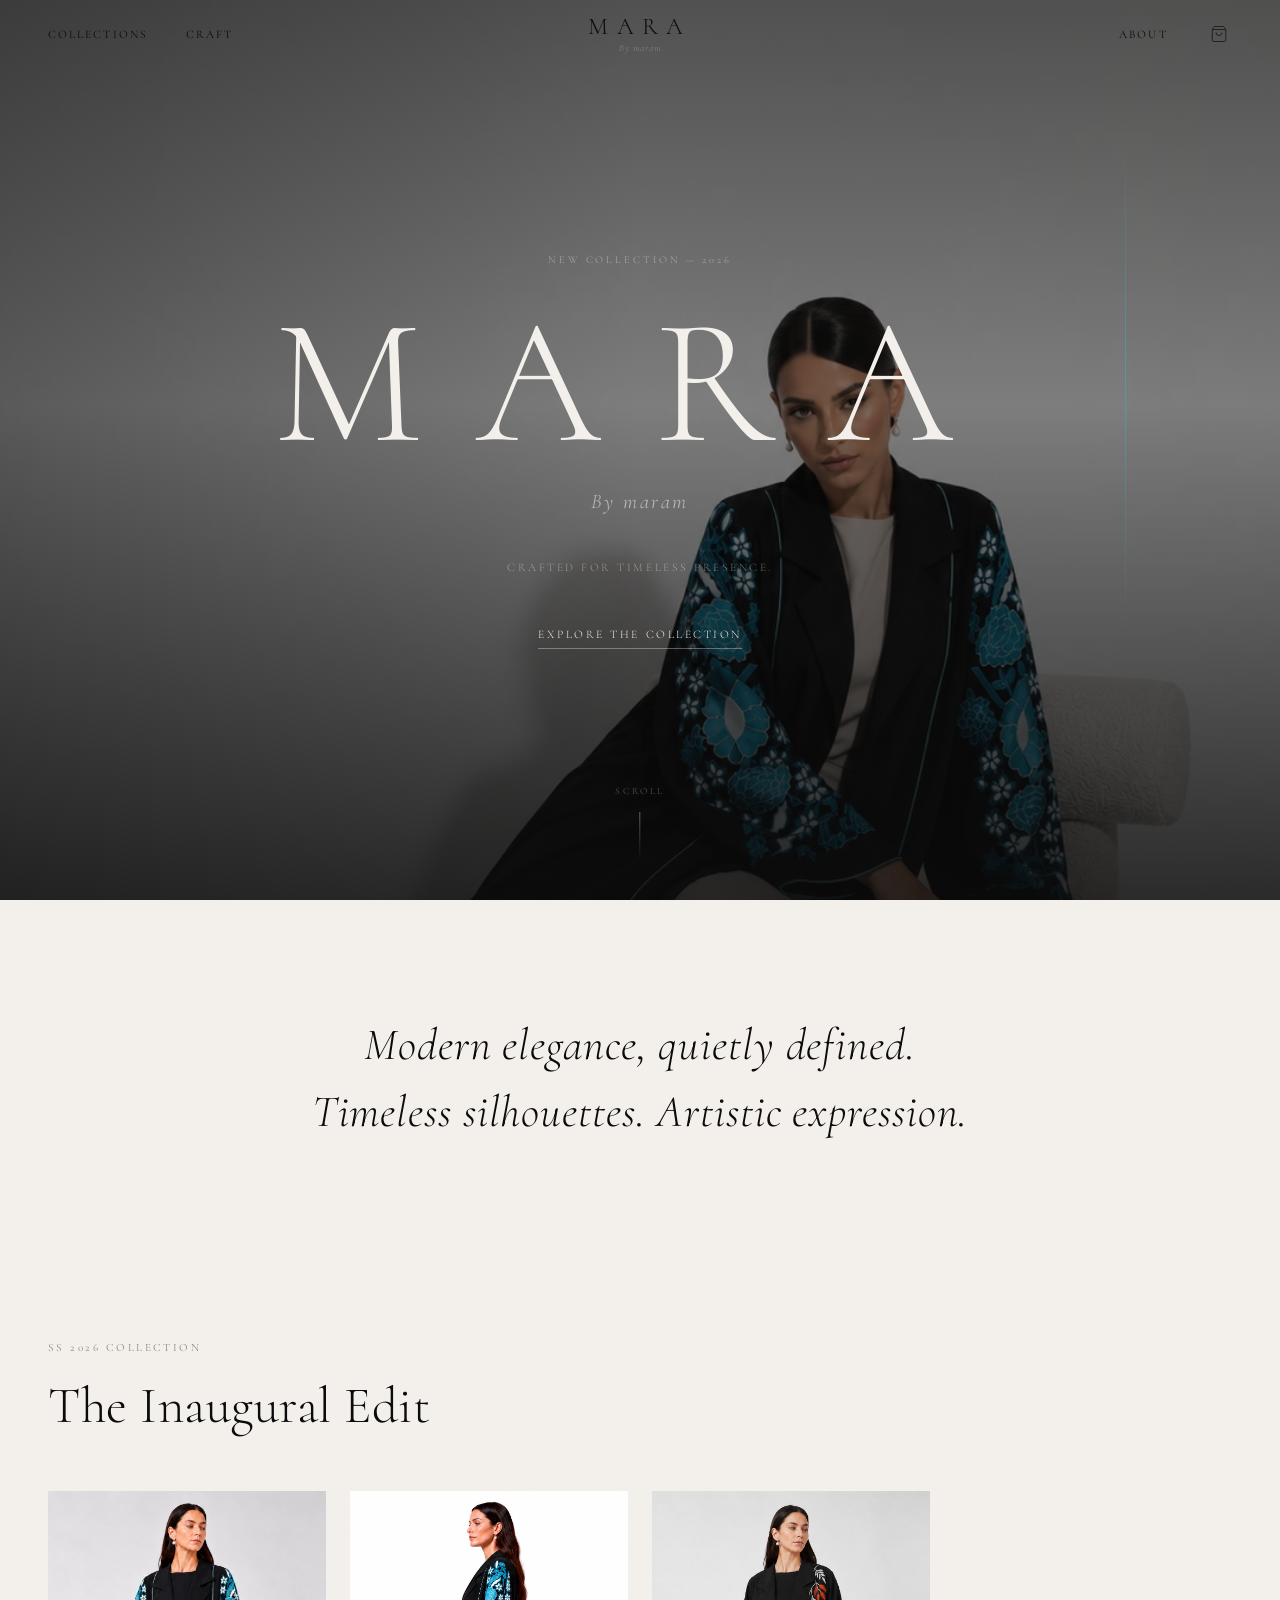
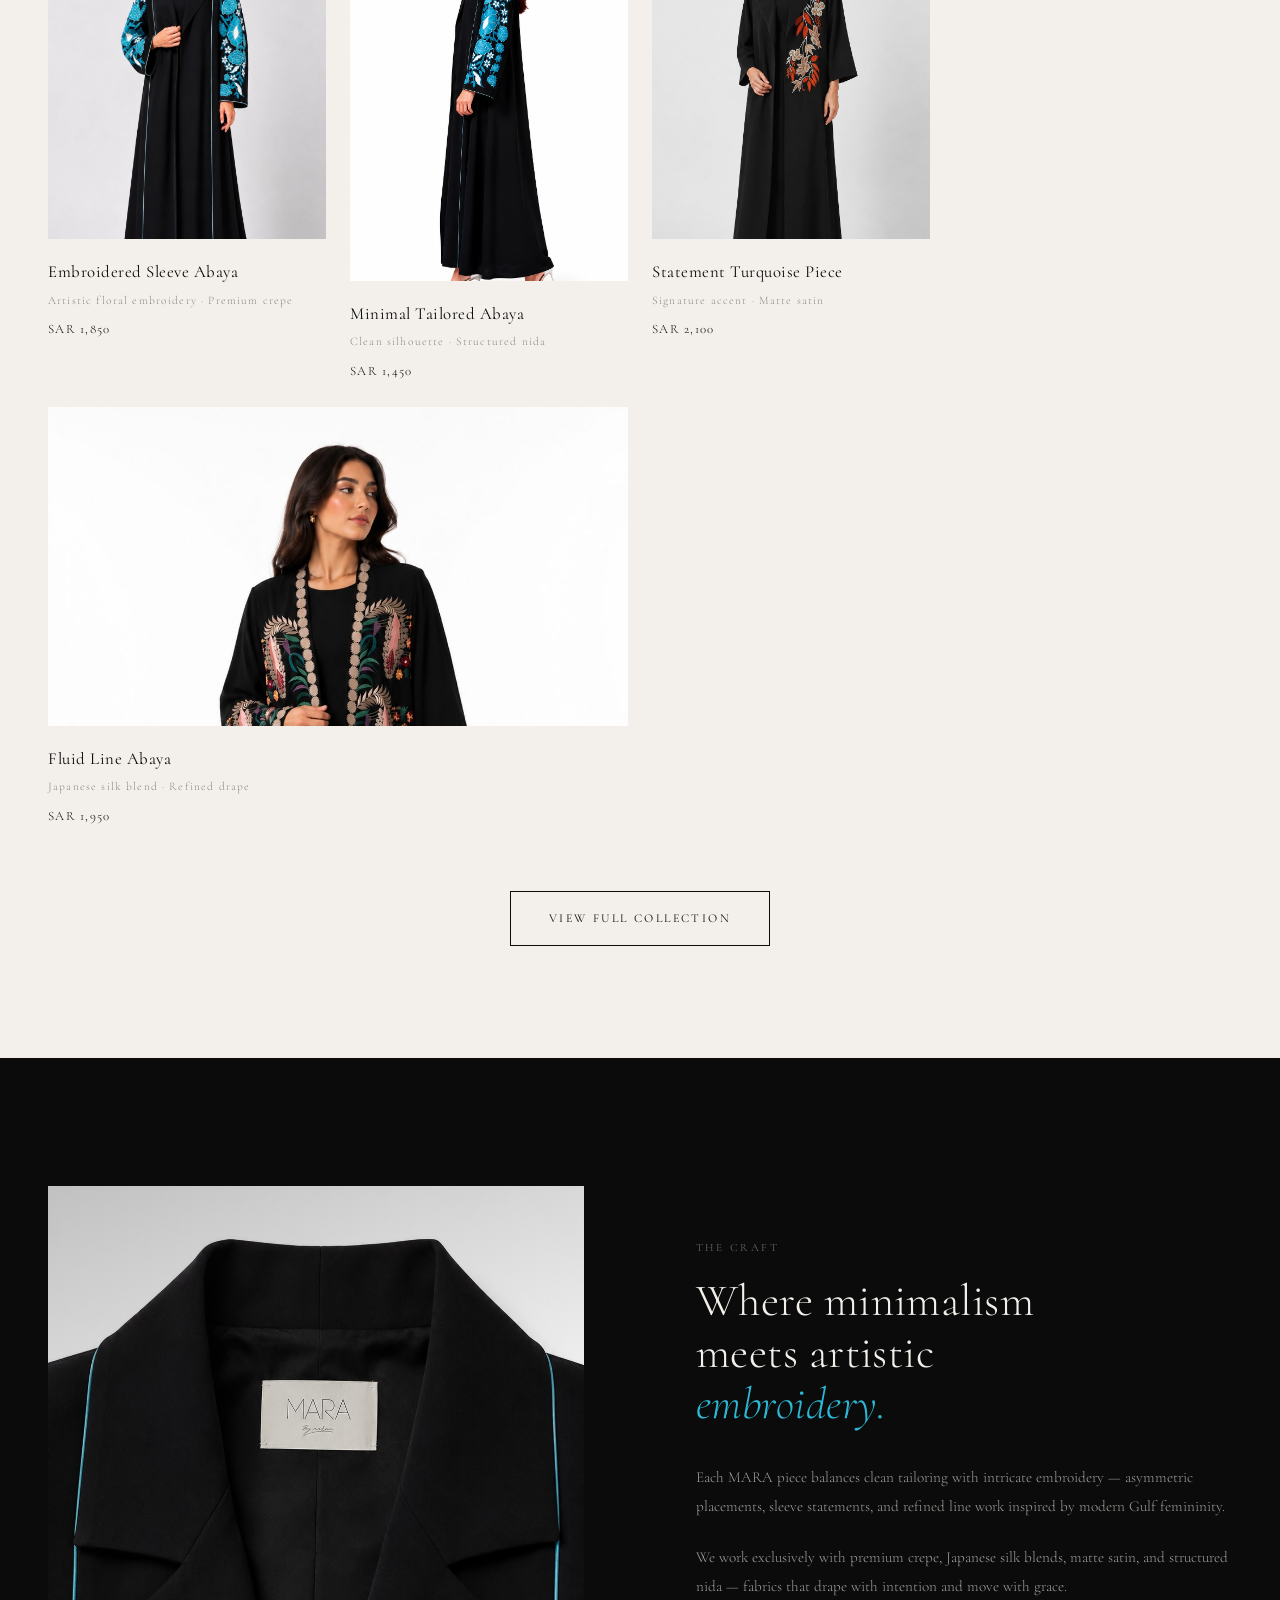
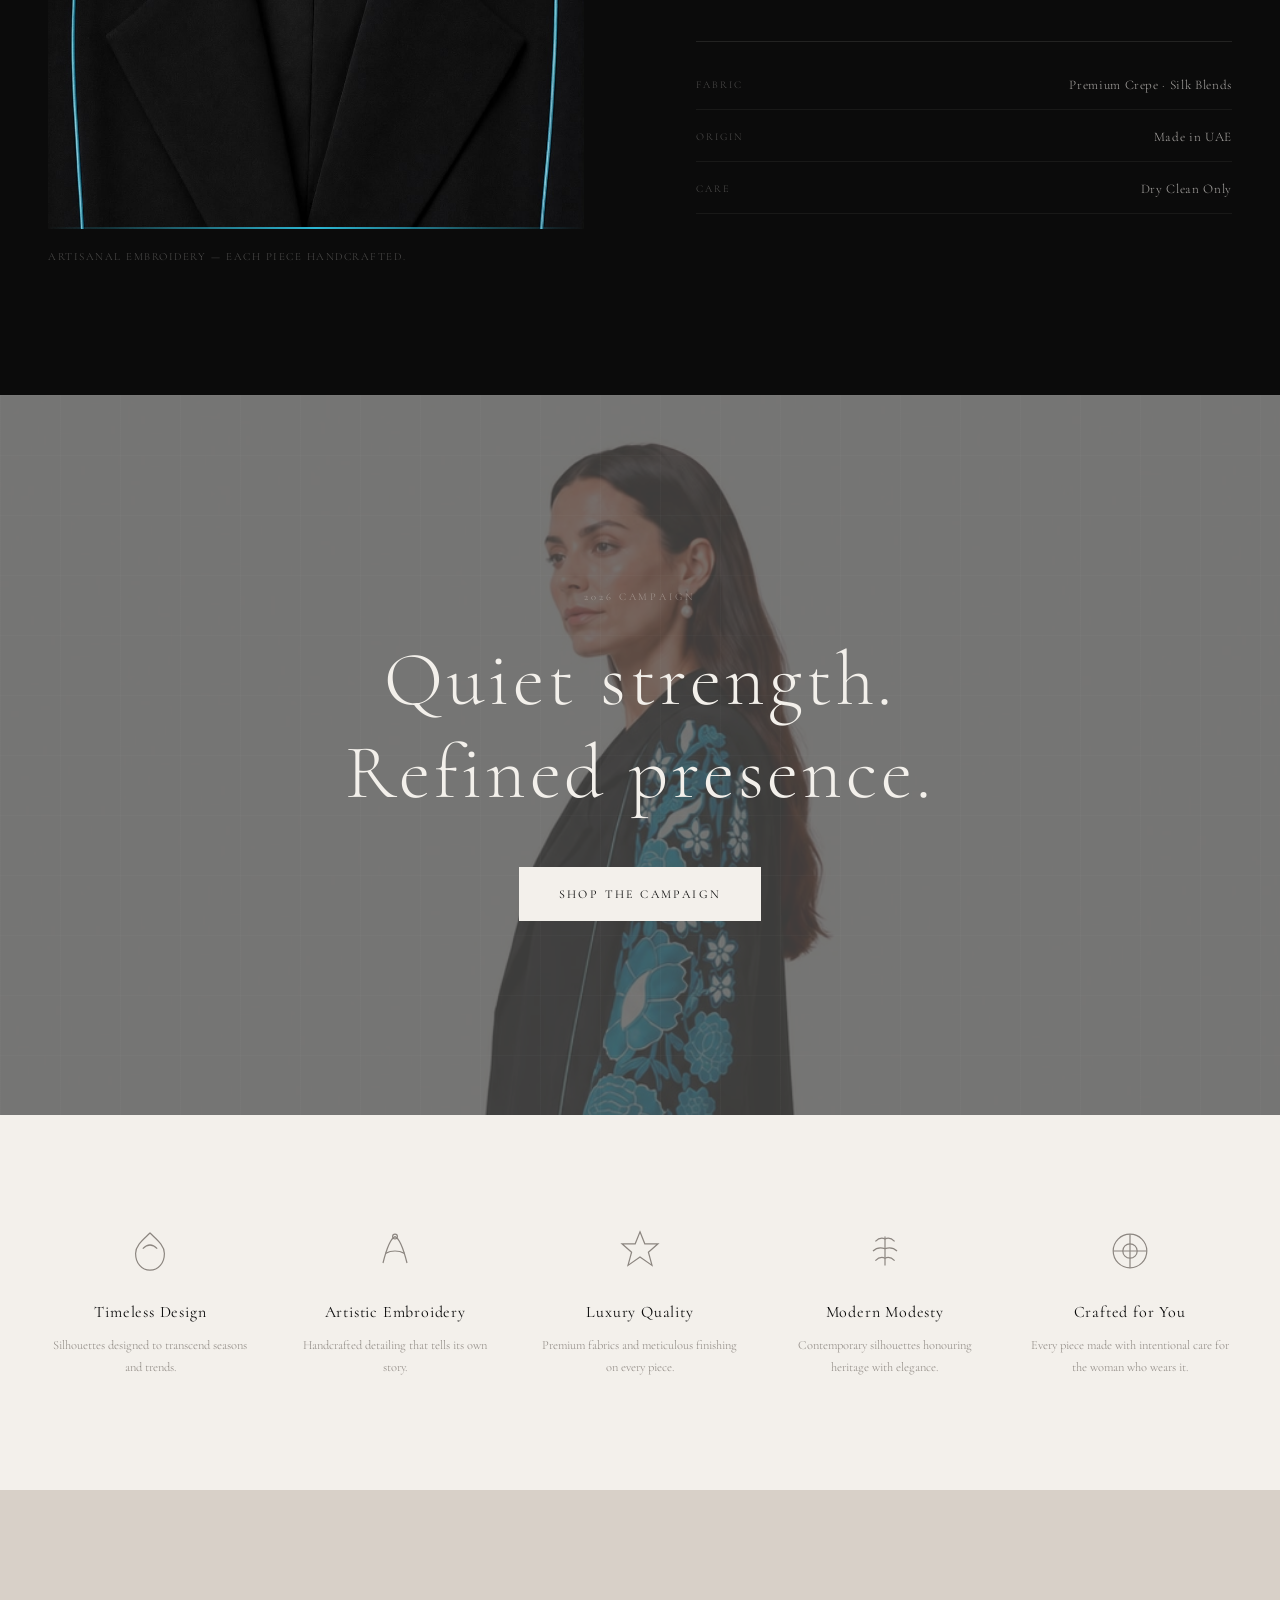
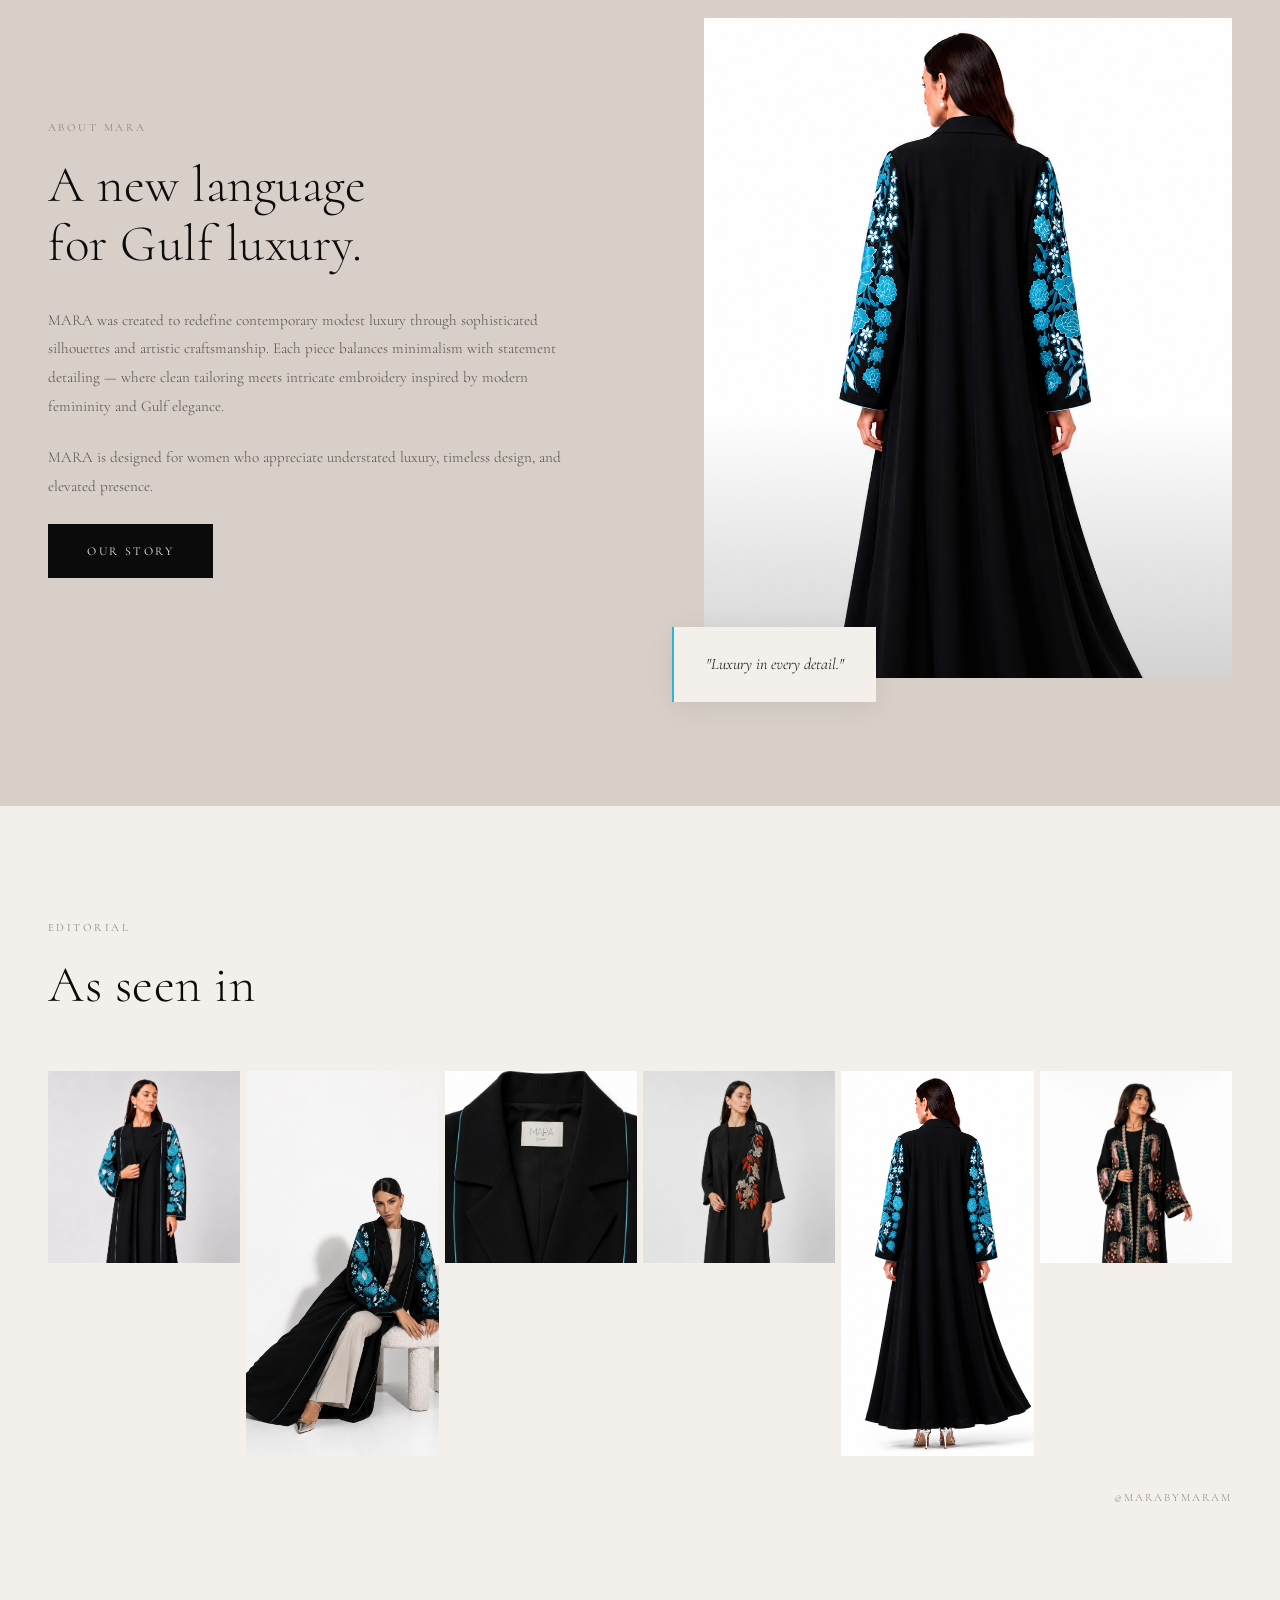
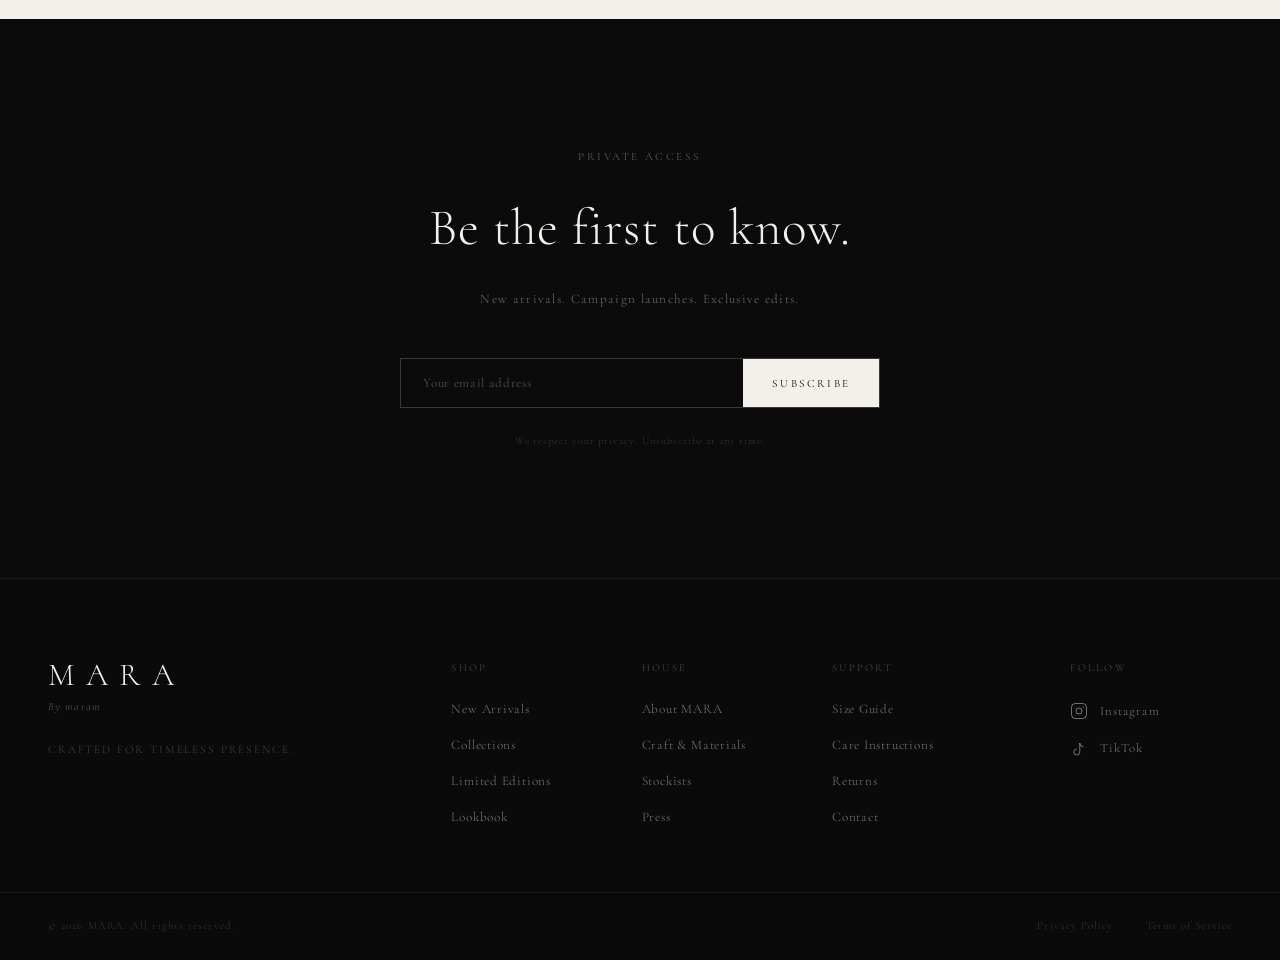
==== index.html @ 7d958751 "Initial MARA website — luxury abaya brand Co-Authored-By: Claude Sonnet 4.6 <noreply@anthropic.com>" ====
<!DOCTYPE html>
<html lang="en">
<head>
  <meta charset="UTF-8" />
  <meta name="viewport" content="width=device-width, initial-scale=1.0" />
  <title>MARA — Crafted for Timeless Presence</title>
  <meta name="description" content="MARA by maram — Luxury contemporary abaya house rooted in modern Gulf elegance, artistic embroidery, and refined femininity." />
  <link rel="preconnect" href="https://fonts.googleapis.com" />
  <link rel="preconnect" href="https://fonts.gstatic.com" crossorigin />
  <link href="https://fonts.googleapis.com/css2?family=Cormorant+Garamond:ital,wght@0,300;0,400;0,500;0,600;1,300;1,400;1,500&family=Cormorant:ital,wght@0,300;0,400;1,300&display=swap" rel="stylesheet" />
  <link rel="stylesheet" href="styles.css" />
</head>
<body>

  <!-- ─── NAVIGATION ─────────────────────────────────────────────────── -->
  <nav class="nav" id="nav">
    <div class="nav__inner">
      <div class="nav__left">
        <a href="#collections" class="nav__link">Collections</a>
        <a href="#craft" class="nav__link">Craft</a>
      </div>

      <a href="#" class="nav__logo" aria-label="MARA Home">
        <span class="nav__logo-primary">MARA</span>
        <span class="nav__logo-sub">By maram</span>
      </a>

      <div class="nav__right">
        <a href="#about" class="nav__link">About</a>
        <button class="nav__icon" aria-label="Shopping bag">
          <svg width="18" height="18" viewBox="0 0 24 24" fill="none" stroke="currentColor" stroke-width="1.2">
            <path d="M6 2L3 6v14a2 2 0 002 2h14a2 2 0 002-2V6l-3-4z"/>
            <line x1="3" y1="6" x2="21" y2="6"/>
            <path d="M16 10a4 4 0 01-8 0"/>
          </svg>
        </button>
        <button class="nav__menu-toggle" id="menuToggle" aria-label="Menu">
          <span></span><span></span>
        </button>
      </div>
    </div>
  </nav>

  <!-- Mobile Menu -->
  <div class="mobile-menu" id="mobileMenu">
    <button class="mobile-menu__close" id="menuClose" aria-label="Close menu">✕</button>
    <nav class="mobile-menu__nav">
      <a href="#collections" class="mobile-menu__link">Collections</a>
      <a href="#craft" class="mobile-menu__link">Craft</a>
      <a href="#about" class="mobile-menu__link">About</a>
      <a href="#contact" class="mobile-menu__link">Contact</a>
    </nav>
    <p class="mobile-menu__tagline">Crafted for timeless presence.</p>
  </div>

  <main>

    <!-- ─── HERO ───────────────────────────────────────────────────────── -->
    <section class="hero" id="hero">
      <div class="hero__backdrop">
        <div class="hero__gradient"></div>
      </div>
      <div class="hero__content">
        <p class="hero__eyebrow reveal">New Collection — 2026</p>
        <h1 class="hero__wordmark reveal">MARA</h1>
        <p class="hero__signature reveal"><em>By maram</em></p>
        <p class="hero__tagline reveal">Crafted for timeless presence.</p>
        <a href="#collections" class="hero__cta reveal">Explore the Collection</a>
      </div>
      <div class="hero__scroll-hint">
        <span>Scroll</span>
        <div class="hero__scroll-line"></div>
      </div>
    </section>

    <!-- ─── BRAND STATEMENT ────────────────────────────────────────────── -->
    <section class="statement">
      <div class="statement__inner">
        <p class="statement__text reveal">
          Modern elegance, quietly defined.<br />
          Timeless silhouettes. Artistic expression.
        </p>
      </div>
    </section>

    <!-- ─── FEATURED COLLECTION ───────────────────────────────────────── -->
    <section class="collections" id="collections">
      <div class="collections__header reveal">
        <span class="section-label">SS 2026 Collection</span>
        <h2 class="section-title">The Inaugural Edit</h2>
      </div>

      <div class="collections__grid">
        <div class="product-card reveal" style="--delay: 0ms">
          <div class="product-card__image product-card__image--1">
            <div class="product-card__overlay">
              <span>View Piece</span>
            </div>
            <div class="product-card__accent-line"></div>
          </div>
          <div class="product-card__info">
            <h3 class="product-card__name">Embroidered Sleeve Abaya</h3>
            <p class="product-card__desc">Artistic floral embroidery · Premium crepe</p>
            <span class="product-card__price">SAR 1,850</span>
          </div>
        </div>

        <div class="product-card product-card--tall reveal" style="--delay: 80ms">
          <div class="product-card__image product-card__image--2">
            <div class="product-card__overlay">
              <span>View Piece</span>
            </div>
            <div class="product-card__accent-line"></div>
          </div>
          <div class="product-card__info">
            <h3 class="product-card__name">Minimal Tailored Abaya</h3>
            <p class="product-card__desc">Clean silhouette · Structured nida</p>
            <span class="product-card__price">SAR 1,450</span>
          </div>
        </div>

        <div class="product-card reveal" style="--delay: 160ms">
          <div class="product-card__image product-card__image--3">
            <div class="product-card__overlay">
              <span>View Piece</span>
            </div>
            <div class="product-card__accent-line"></div>
          </div>
          <div class="product-card__info">
            <h3 class="product-card__name">Statement Turquoise Piece</h3>
            <p class="product-card__desc">Signature accent · Matte satin</p>
            <span class="product-card__price">SAR 2,100</span>
          </div>
        </div>

        <div class="product-card product-card--wide reveal" style="--delay: 240ms">
          <div class="product-card__image product-card__image--4">
            <div class="product-card__overlay">
              <span>View Piece</span>
            </div>
            <div class="product-card__accent-line"></div>
          </div>
          <div class="product-card__info">
            <h3 class="product-card__name">Fluid Line Abaya</h3>
            <p class="product-card__desc">Japanese silk blend · Refined drape</p>
            <span class="product-card__price">SAR 1,950</span>
          </div>
        </div>
      </div>

      <div class="collections__footer reveal">
        <a href="#" class="btn btn--outline">View Full Collection</a>
      </div>
    </section>

    <!-- ─── CRAFT SECTION ─────────────────────────────────────────────── -->
    <section class="craft" id="craft">
      <div class="craft__inner">
        <div class="craft__visual reveal">
          <div class="craft__image craft__image--embroidery">
            <div class="craft__turquoise-accent"></div>
          </div>
          <div class="craft__caption">Artisanal embroidery — each piece handcrafted.</div>
        </div>

        <div class="craft__text">
          <span class="section-label reveal">The Craft</span>
          <h2 class="section-title reveal">
            Where minimalism<br />
            meets artistic<br />
            <em>embroidery.</em>
          </h2>
          <p class="craft__body reveal">
            Each MARA piece balances clean tailoring with intricate
            embroidery — asymmetric placements, sleeve statements,
            and refined line work inspired by modern Gulf femininity.
          </p>
          <p class="craft__body reveal">
            We work exclusively with premium crepe, Japanese silk blends,
            matte satin, and structured nida — fabrics that drape with
            intention and move with grace.
          </p>
          <div class="craft__details reveal">
            <div class="craft__detail">
              <span class="craft__detail-label">Fabric</span>
              <span class="craft__detail-value">Premium Crepe · Silk Blends</span>
            </div>
            <div class="craft__detail">
              <span class="craft__detail-label">Origin</span>
              <span class="craft__detail-value">Made in UAE</span>
            </div>
            <div class="craft__detail">
              <span class="craft__detail-label">Care</span>
              <span class="craft__detail-value">Dry Clean Only</span>
            </div>
          </div>
        </div>
      </div>
    </section>

    <!-- ─── CAMPAIGN BANNER ───────────────────────────────────────────── -->
    <section class="campaign">
      <div class="campaign__backdrop">
        <div class="campaign__veil"></div>
      </div>
      <div class="campaign__content reveal">
        <p class="campaign__label">2026 Campaign</p>
        <h2 class="campaign__headline">
          Quiet strength.<br />
          Refined presence.
        </h2>
        <a href="#collections" class="btn btn--ivory">Shop the Campaign</a>
      </div>
    </section>

    <!-- ─── VALUES / PILLARS ──────────────────────────────────────────── -->
    <section class="pillars">
      <div class="pillars__inner">
        <div class="pillar reveal" style="--delay: 0ms">
          <div class="pillar__icon">
            <svg viewBox="0 0 40 40" fill="none" stroke="currentColor" stroke-width="1">
              <path d="M20 5 C15 10, 8 15, 8 22 C8 30, 13 36, 20 36 C27 36, 32 30, 32 22 C32 15, 25 10, 20 5Z"/>
              <path d="M14 18 Q20 12, 26 18"/>
            </svg>
          </div>
          <h3 class="pillar__title">Timeless Design</h3>
          <p class="pillar__text">Silhouettes designed to transcend seasons and trends.</p>
        </div>

        <div class="pillar reveal" style="--delay: 100ms">
          <div class="pillar__icon">
            <svg viewBox="0 0 40 40" fill="none" stroke="currentColor" stroke-width="1">
              <path d="M10 30 Q15 10, 20 8 Q25 10, 30 30"/>
              <path d="M12 22 Q20 18, 28 22"/>
              <circle cx="20" cy="8" r="2"/>
            </svg>
          </div>
          <h3 class="pillar__title">Artistic Embroidery</h3>
          <p class="pillar__text">Handcrafted detailing that tells its own story.</p>
        </div>

        <div class="pillar reveal" style="--delay: 200ms">
          <div class="pillar__icon">
            <svg viewBox="0 0 40 40" fill="none" stroke="currentColor" stroke-width="1">
              <polygon points="20,4 24,14 35,14 27,21 30,32 20,25 10,32 13,21 5,14 16,14"/>
            </svg>
          </div>
          <h3 class="pillar__title">Luxury Quality</h3>
          <p class="pillar__text">Premium fabrics and meticulous finishing on every piece.</p>
        </div>

        <div class="pillar reveal" style="--delay: 300ms">
          <div class="pillar__icon">
            <svg viewBox="0 0 40 40" fill="none" stroke="currentColor" stroke-width="1">
              <path d="M20 8 L20 32"/>
              <path d="M12 12 Q16 8, 20 10 Q24 8, 28 12"/>
              <path d="M10 20 Q14 16, 20 18 Q26 16, 30 20"/>
              <path d="M12 28 Q16 24, 20 26 Q24 24, 28 28"/>
            </svg>
          </div>
          <h3 class="pillar__title">Modern Modesty</h3>
          <p class="pillar__text">Contemporary silhouettes honouring heritage with elegance.</p>
        </div>

        <div class="pillar reveal" style="--delay: 400ms">
          <div class="pillar__icon">
            <svg viewBox="0 0 40 40" fill="none" stroke="currentColor" stroke-width="1">
              <circle cx="20" cy="20" r="14"/>
              <path d="M20 6 L20 34 M6 20 L34 20"/>
              <circle cx="20" cy="20" r="6"/>
            </svg>
          </div>
          <h3 class="pillar__title">Crafted for You</h3>
          <p class="pillar__text">Every piece made with intentional care for the woman who wears it.</p>
        </div>
      </div>
    </section>

    <!-- ─── ABOUT ──────────────────────────────────────────────────────── -->
    <section class="about" id="about">
      <div class="about__inner">
        <div class="about__text">
          <span class="section-label reveal">About MARA</span>
          <h2 class="section-title reveal">
            A new language<br />
            for Gulf luxury.
          </h2>
          <p class="about__body reveal">
            MARA was created to redefine contemporary modest luxury through
            sophisticated silhouettes and artistic craftsmanship. Each piece
            balances minimalism with statement detailing — where clean tailoring
            meets intricate embroidery inspired by modern femininity and Gulf elegance.
          </p>
          <p class="about__body reveal">
            MARA is designed for women who appreciate understated luxury,
            timeless design, and elevated presence.
          </p>
          <a href="#" class="btn btn--dark reveal">Our Story</a>
        </div>

        <div class="about__visual reveal">
          <div class="about__image">
            <div class="about__image-inner"></div>
          </div>
          <blockquote class="about__quote">
            "Luxury in every detail."
          </blockquote>
        </div>
      </div>
    </section>

    <!-- ─── EDITORIAL GRID ─────────────────────────────────────────────── -->
    <section class="editorial">
      <div class="editorial__header reveal">
        <span class="section-label">Editorial</span>
        <h2 class="section-title">As seen in</h2>
      </div>
      <div class="editorial__grid">
        <div class="editorial__cell editorial__cell--1 reveal"></div>
        <div class="editorial__cell editorial__cell--2 reveal" style="--delay: 60ms"></div>
        <div class="editorial__cell editorial__cell--3 reveal" style="--delay: 120ms"></div>
        <div class="editorial__cell editorial__cell--4 reveal" style="--delay: 180ms"></div>
        <div class="editorial__cell editorial__cell--5 reveal" style="--delay: 240ms"></div>
        <div class="editorial__cell editorial__cell--6 reveal" style="--delay: 300ms"></div>
      </div>
      <p class="editorial__note reveal">@marabymaram</p>
    </section>

    <!-- ─── NEWSLETTER ─────────────────────────────────────────────────── -->
    <section class="newsletter" id="contact">
      <div class="newsletter__inner reveal">
        <span class="section-label">Private Access</span>
        <h2 class="newsletter__title">
          Be the first to know.
        </h2>
        <p class="newsletter__sub">
          New arrivals. Campaign launches. Exclusive edits.
        </p>
        <form class="newsletter__form" onsubmit="return false;">
          <input
            type="email"
            class="newsletter__input"
            placeholder="Your email address"
            aria-label="Email address"
            required
          />
          <button type="submit" class="newsletter__btn">
            Subscribe
          </button>
        </form>
        <p class="newsletter__privacy">
          We respect your privacy. Unsubscribe at any time.
        </p>
      </div>
    </section>

  </main>

  <!-- ─── FOOTER ────────────────────────────────────────────────────── -->
  <footer class="footer">
    <div class="footer__top">
      <div class="footer__brand">
        <p class="footer__logo">MARA</p>
        <p class="footer__sig"><em>By maram</em></p>
        <p class="footer__tagline">Crafted for timeless presence.</p>
      </div>

      <nav class="footer__nav">
        <div class="footer__col">
          <p class="footer__col-title">Shop</p>
          <a href="#" class="footer__link">New Arrivals</a>
          <a href="#" class="footer__link">Collections</a>
          <a href="#" class="footer__link">Limited Editions</a>
          <a href="#" class="footer__link">Lookbook</a>
        </div>
        <div class="footer__col">
          <p class="footer__col-title">House</p>
          <a href="#" class="footer__link">About MARA</a>
          <a href="#" class="footer__link">Craft & Materials</a>
          <a href="#" class="footer__link">Stockists</a>
          <a href="#" class="footer__link">Press</a>
        </div>
        <div class="footer__col">
          <p class="footer__col-title">Support</p>
          <a href="#" class="footer__link">Size Guide</a>
          <a href="#" class="footer__link">Care Instructions</a>
          <a href="#" class="footer__link">Returns</a>
          <a href="#" class="footer__link">Contact</a>
        </div>
      </nav>

      <div class="footer__social">
        <p class="footer__col-title">Follow</p>
        <a href="#" class="footer__social-link" aria-label="Instagram">
          <svg width="18" height="18" viewBox="0 0 24 24" fill="none" stroke="currentColor" stroke-width="1.2">
            <rect x="2" y="2" width="20" height="20" rx="5" ry="5"/>
            <circle cx="12" cy="12" r="4"/>
            <circle cx="17.5" cy="6.5" r="0.8" fill="currentColor" stroke="none"/>
          </svg>
          <span>Instagram</span>
        </a>
        <a href="#" class="footer__social-link" aria-label="TikTok">
          <svg width="18" height="18" viewBox="0 0 24 24" fill="none" stroke="currentColor" stroke-width="1.2">
            <path d="M9 12a4 4 0 104 4V4a5 5 0 005 5"/>
          </svg>
          <span>TikTok</span>
        </a>
      </div>
    </div>

    <div class="footer__bottom">
      <p class="footer__copy">© 2026 MARA. All rights reserved.</p>
      <div class="footer__legal">
        <a href="#" class="footer__legal-link">Privacy Policy</a>
        <a href="#" class="footer__legal-link">Terms of Service</a>
      </div>
    </div>
  </footer>

  <script src="script.js"></script>
</body>
</html>
---- styles.css ----
/* ─── MARA Brand Website — Stylesheet ───────────────────────────────────── */

/* ─── Custom Properties ─────────────────────────────────────────────────── */
:root {
  --black:       #0B0B0B;
  --ivory:       #F3F0EB;
  --stone:       #D8D0C8;
  --turquoise:   #2CB7D3;
  --rust:        #C35B32;
  --clay:        #A46B54;
  --mid-gray:    #8C8680;
  --light-gray:  #E8E4DF;

  --font-serif:  'Cormorant Garamond', 'Georgia', serif;
  --font-display:'Cormorant', 'Cormorant Garamond', serif;

  --nav-h:       72px;
  --ease-silk:   cubic-bezier(0.25, 0.1, 0.25, 1);
  --ease-out:    cubic-bezier(0.16, 1, 0.3, 1);
}

/* ─── Reset & Base ──────────────────────────────────────────────────────── */
*, *::before, *::after { box-sizing: border-box; margin: 0; padding: 0; }

html {
  scroll-behavior: smooth;
  font-size: 16px;
}

body {
  background: var(--ivory);
  color: var(--black);
  font-family: var(--font-serif);
  font-weight: 300;
  line-height: 1.7;
  -webkit-font-smoothing: antialiased;
  overflow-x: hidden;
}

img { display: block; width: 100%; }
a  { text-decoration: none; color: inherit; }
button { cursor: pointer; border: none; background: none; font-family: inherit; }

/* ─── Scroll Reveal ─────────────────────────────────────────────────────── */
.reveal {
  opacity: 0;
  transform: translateY(28px);
  transition: opacity 0.9s var(--ease-out), transform 0.9s var(--ease-out);
  transition-delay: var(--delay, 0ms);
}
.reveal.visible {
  opacity: 1;
  transform: translateY(0);
}

/* ─── Section Labels & Titles ───────────────────────────────────────────── */
.section-label {
  display: block;
  font-family: var(--font-serif);
  font-size: 0.7rem;
  font-weight: 400;
  letter-spacing: 0.22em;
  text-transform: uppercase;
  color: var(--mid-gray);
  margin-bottom: 1.2rem;
}

.section-title {
  font-family: var(--font-display);
  font-size: clamp(2.2rem, 4vw, 3.6rem);
  font-weight: 300;
  line-height: 1.15;
  letter-spacing: 0.01em;
  color: var(--black);
  margin-bottom: 2rem;
}

/* ─── Buttons ───────────────────────────────────────────────────────────── */
.btn {
  display: inline-block;
  font-family: var(--font-serif);
  font-size: 0.75rem;
  font-weight: 400;
  letter-spacing: 0.2em;
  text-transform: uppercase;
  padding: 1rem 2.4rem;
  transition: all 0.35s var(--ease-silk);
}

.btn--dark {
  background: var(--black);
  color: var(--ivory);
  border: 1px solid var(--black);
}
.btn--dark:hover {
  background: transparent;
  color: var(--black);
}

.btn--outline {
  background: transparent;
  color: var(--black);
  border: 1px solid var(--black);
}
.btn--outline:hover {
  background: var(--black);
  color: var(--ivory);
}

.btn--ivory {
  background: var(--ivory);
  color: var(--black);
  border: 1px solid var(--ivory);
}
.btn--ivory:hover {
  background: transparent;
  color: var(--ivory);
}

/* ─── NAVIGATION ────────────────────────────────────────────────────────── */
.nav {
  position: fixed;
  top: 0; left: 0; right: 0;
  z-index: 100;
  height: var(--nav-h);
  transition: background 0.5s var(--ease-silk), box-shadow 0.5s var(--ease-silk);
}

.nav.scrolled {
  background: rgba(243, 240, 235, 0.95);
  backdrop-filter: blur(12px);
  -webkit-backdrop-filter: blur(12px);
  box-shadow: 0 1px 0 rgba(11, 11, 11, 0.08);
}

.nav__inner {
  max-width: 1400px;
  margin: 0 auto;
  height: 100%;
  padding: 0 3rem;
  display: grid;
  grid-template-columns: 1fr auto 1fr;
  align-items: center;
}

.nav__left, .nav__right {
  display: flex;
  align-items: center;
  gap: 2.4rem;
}

.nav__right { justify-content: flex-end; }

.nav__link {
  font-family: var(--font-serif);
  font-size: 0.72rem;
  font-weight: 400;
  letter-spacing: 0.18em;
  text-transform: uppercase;
  color: var(--black);
  position: relative;
  padding-bottom: 2px;
}

.nav__link::after {
  content: '';
  position: absolute;
  bottom: 0; left: 0;
  width: 0; height: 1px;
  background: var(--turquoise);
  transition: width 0.35s var(--ease-silk);
}

.nav__link:hover::after { width: 100%; }

.nav__logo {
  display: flex;
  flex-direction: column;
  align-items: center;
  gap: 1px;
  text-align: center;
}

.nav__logo-primary {
  font-family: var(--font-display);
  font-size: 1.5rem;
  font-weight: 300;
  letter-spacing: 0.35em;
  color: var(--black);
  line-height: 1;
}

.nav__logo-sub {
  font-family: var(--font-display);
  font-style: italic;
  font-size: 0.6rem;
  letter-spacing: 0.1em;
  color: var(--mid-gray);
}

.nav__icon {
  color: var(--black);
  padding: 4px;
  opacity: 0.75;
  transition: opacity 0.25s;
}
.nav__icon:hover { opacity: 1; }

.nav__menu-toggle {
  display: none;
  flex-direction: column;
  gap: 5px;
  padding: 4px;
}
.nav__menu-toggle span {
  display: block;
  width: 22px;
  height: 1px;
  background: var(--black);
  transition: all 0.3s;
}

/* Mobile Menu */
.mobile-menu {
  position: fixed;
  inset: 0;
  background: var(--black);
  z-index: 200;
  display: flex;
  flex-direction: column;
  align-items: center;
  justify-content: center;
  opacity: 0;
  pointer-events: none;
  transition: opacity 0.45s var(--ease-silk);
}
.mobile-menu.open {
  opacity: 1;
  pointer-events: auto;
}

.mobile-menu__close {
  position: absolute;
  top: 2rem; right: 2rem;
  color: var(--ivory);
  font-size: 1.2rem;
  opacity: 0.6;
  transition: opacity 0.25s;
}
.mobile-menu__close:hover { opacity: 1; }

.mobile-menu__nav {
  display: flex;
  flex-direction: column;
  align-items: center;
  gap: 2.4rem;
}

.mobile-menu__link {
  font-family: var(--font-display);
  font-size: clamp(2rem, 6vw, 3.5rem);
  font-weight: 300;
  letter-spacing: 0.1em;
  color: var(--ivory);
  transition: color 0.3s;
}
.mobile-menu__link:hover { color: var(--turquoise); }

.mobile-menu__tagline {
  position: absolute;
  bottom: 2.5rem;
  font-size: 0.7rem;
  letter-spacing: 0.2em;
  text-transform: uppercase;
  color: rgba(243, 240, 235, 0.3);
}

/* ─── HERO ──────────────────────────────────────────────────────────────── */
.hero {
  position: relative;
  height: 100svh;
  min-height: 680px;
  display: flex;
  align-items: center;
  justify-content: center;
  overflow: hidden;
}

.hero__backdrop {
  position: absolute;
  inset: 0;
  background: var(--black);
  overflow: hidden;
}

.hero__backdrop::before {
  content: '';
  position: absolute;
  inset: 0;
  background-image: url('images/hero-campaign.jpeg');
  background-size: cover;
  background-position: center 20%;
  opacity: 0.55;
  transform: scale(1.04);
  transition: transform 12s ease-out;
}

.hero:hover .hero__backdrop::before {
  transform: scale(1);
}

.hero__gradient {
  position: absolute;
  inset: 0;
  background:
    linear-gradient(180deg, rgba(11,11,11,0.45) 0%, rgba(11,11,11,0.1) 45%, rgba(11,11,11,0.75) 100%),
    linear-gradient(90deg, rgba(11,11,11,0.3) 0%, transparent 50%);
}

/* Turquoise accent line */
.hero__backdrop::after {
  content: '';
  position: absolute;
  top: 15%;
  right: 12%;
  width: 1px;
  height: 55%;
  background: linear-gradient(to bottom, transparent, var(--turquoise), transparent);
  opacity: 0.45;
}

.hero__content {
  position: relative;
  z-index: 2;
  text-align: center;
  padding: 0 2rem;
  display: flex;
  flex-direction: column;
  align-items: center;
  gap: 0;
}

.hero__eyebrow {
  font-size: 0.65rem;
  letter-spacing: 0.28em;
  text-transform: uppercase;
  color: rgba(243, 240, 235, 0.5);
  margin-bottom: 1.8rem;
}

.hero__wordmark {
  font-family: var(--font-display);
  font-size: clamp(5rem, 14vw, 13rem);
  font-weight: 300;
  letter-spacing: 0.3em;
  color: var(--ivory);
  line-height: 0.95;
  margin-bottom: 1rem;
}

.hero__signature {
  font-family: var(--font-display);
  font-style: italic;
  font-size: clamp(0.9rem, 2vw, 1.3rem);
  font-weight: 300;
  color: rgba(243, 240, 235, 0.6);
  letter-spacing: 0.12em;
  margin-bottom: 2.4rem;
}

.hero__tagline {
  font-size: 0.72rem;
  letter-spacing: 0.22em;
  text-transform: uppercase;
  color: rgba(243, 240, 235, 0.45);
  margin-bottom: 3rem;
}

.hero__cta {
  font-size: 0.72rem;
  letter-spacing: 0.22em;
  text-transform: uppercase;
  color: var(--ivory);
  border-bottom: 1px solid rgba(243, 240, 235, 0.35);
  padding-bottom: 3px;
  transition: border-color 0.35s, color 0.35s;
}
.hero__cta:hover {
  border-color: var(--turquoise);
  color: var(--turquoise);
}

.hero__scroll-hint {
  position: absolute;
  bottom: 2.5rem;
  left: 50%;
  transform: translateX(-50%);
  display: flex;
  flex-direction: column;
  align-items: center;
  gap: 0.8rem;
  z-index: 2;
}

.hero__scroll-hint span {
  font-size: 0.6rem;
  letter-spacing: 0.25em;
  text-transform: uppercase;
  color: rgba(243, 240, 235, 0.35);
}

.hero__scroll-line {
  width: 1px;
  height: 48px;
  background: linear-gradient(to bottom, rgba(243, 240, 235, 0.4), transparent);
  animation: scrollPulse 2.4s ease-in-out infinite;
}

@keyframes scrollPulse {
  0%, 100% { opacity: 0.4; transform: scaleY(1); }
  50% { opacity: 1; transform: scaleY(1.1); }
}

/* ─── STATEMENT ─────────────────────────────────────────────────────────── */
.statement {
  background: var(--ivory);
  padding: 7rem 2rem;
}

.statement__inner {
  max-width: 900px;
  margin: 0 auto;
  text-align: center;
}

.statement__text {
  font-family: var(--font-display);
  font-size: clamp(1.6rem, 3.5vw, 2.8rem);
  font-weight: 300;
  font-style: italic;
  line-height: 1.5;
  color: var(--black);
  letter-spacing: 0.02em;
  opacity: 0;
  transform: translateY(28px);
  transition: opacity 1.1s var(--ease-out), transform 1.1s var(--ease-out);
}
.statement__text.visible {
  opacity: 1;
  transform: none;
}

/* ─── COLLECTIONS ───────────────────────────────────────────────────────── */
.collections {
  padding: 5rem 3rem 7rem;
  max-width: 1400px;
  margin: 0 auto;
}

.collections__header {
  margin-bottom: 3.5rem;
}

.collections__grid {
  display: grid;
  grid-template-columns: repeat(4, 1fr);
  grid-template-rows: auto auto;
  gap: 1.5rem;
}

/* Product card */
.product-card {
  cursor: pointer;
}

.product-card--tall .product-card__image { padding-bottom: 140%; }
.product-card--wide { grid-column: span 2; }

.product-card__image {
  position: relative;
  padding-bottom: 125%;
  overflow: hidden;
  background: var(--black);
}

.product-card__image--1 {
  background: url('images/product-1-front.jpeg') center top / cover no-repeat;
}
.product-card__image--2 {
  background: url('images/product-1-side.jpeg') center top / cover no-repeat;
}
.product-card__image--3 {
  background: url('images/product-2-front.jpeg') center top / cover no-repeat;
}
.product-card__image--4 {
  background: url('images/product-3-front.jpeg') center top / cover no-repeat;
  padding-bottom: 55%;
}

/* Decorative embroidery-inspired element */
.product-card__image::before {
  content: '';
  position: absolute;
  inset: 0;
  background-image:
    radial-gradient(circle 1px at 25% 30%, rgba(44,183,211,0.3) 0%, transparent 1px),
    radial-gradient(circle 1px at 35% 45%, rgba(44,183,211,0.2) 0%, transparent 1px),
    radial-gradient(circle 1px at 20% 55%, rgba(44,183,211,0.25) 0%, transparent 1px),
    radial-gradient(circle 1px at 40% 65%, rgba(44,183,211,0.15) 0%, transparent 1px);
  opacity: 0;
  transition: opacity 0.5s;
}
.product-card:hover .product-card__image::before { opacity: 1; }

.product-card__accent-line {
  position: absolute;
  right: 0; top: 15%; bottom: 15%;
  width: 2px;
  background: linear-gradient(to bottom, transparent, var(--turquoise), transparent);
  opacity: 0;
  transform: scaleY(0);
  transition: opacity 0.4s, transform 0.5s var(--ease-out);
}
.product-card:hover .product-card__accent-line {
  opacity: 0.6;
  transform: scaleY(1);
}

.product-card__overlay {
  position: absolute;
  inset: 0;
  display: flex;
  align-items: flex-end;
  justify-content: center;
  padding-bottom: 2rem;
  opacity: 0;
  transition: opacity 0.4s;
  background: linear-gradient(to top, rgba(11,11,11,0.5) 0%, transparent 50%);
}
.product-card__overlay span {
  font-size: 0.68rem;
  letter-spacing: 0.2em;
  text-transform: uppercase;
  color: var(--ivory);
  border-bottom: 1px solid rgba(243, 240, 235, 0.5);
  padding-bottom: 2px;
}
.product-card:hover .product-card__overlay { opacity: 1; }

.product-card__info {
  padding: 1.2rem 0 0;
  display: flex;
  flex-direction: column;
  gap: 0.25rem;
}

.product-card__name {
  font-family: var(--font-display);
  font-size: 1.05rem;
  font-weight: 400;
  letter-spacing: 0.03em;
}

.product-card__desc {
  font-size: 0.72rem;
  letter-spacing: 0.1em;
  color: var(--mid-gray);
}

.product-card__price {
  font-size: 0.8rem;
  letter-spacing: 0.1em;
  color: var(--black);
  margin-top: 0.3rem;
}

.collections__footer {
  text-align: center;
  margin-top: 4rem;
}

/* ─── CRAFT ─────────────────────────────────────────────────────────────── */
.craft {
  background: var(--black);
  padding: 8rem 3rem;
}

.craft__inner {
  max-width: 1300px;
  margin: 0 auto;
  display: grid;
  grid-template-columns: 1fr 1fr;
  gap: 7rem;
  align-items: center;
}

.craft__visual { position: relative; }

.craft__image {
  position: relative;
  padding-bottom: 120%;
  background: url('images/detail-label.jpeg') center center / cover no-repeat;
  overflow: hidden;
}

.craft__image::before {
  content: '';
  position: absolute;
  inset: 0;
  background: linear-gradient(160deg, rgba(11,11,11,0.25) 0%, transparent 60%);
}

.craft__turquoise-accent {
  position: absolute;
  bottom: -1px; left: 0; right: 0;
  height: 3px;
  background: linear-gradient(to right, transparent, var(--turquoise), transparent);
}

.craft__caption {
  margin-top: 1.2rem;
  font-size: 0.68rem;
  letter-spacing: 0.14em;
  color: rgba(243, 240, 235, 0.3);
  text-transform: uppercase;
}

.craft__text { color: var(--ivory); }

.craft__text .section-label { color: rgba(243, 240, 235, 0.4); }

.craft__text .section-title {
  color: var(--ivory);
  font-size: clamp(2rem, 3.5vw, 3.2rem);
  margin-bottom: 2rem;
}

.craft__text .section-title em {
  color: var(--turquoise);
  font-style: italic;
}

.craft__body {
  font-size: 0.95rem;
  line-height: 1.9;
  color: rgba(243, 240, 235, 0.65);
  margin-bottom: 1.4rem;
}

.craft__details {
  margin-top: 2.5rem;
  display: flex;
  flex-direction: column;
  gap: 1rem;
  border-top: 1px solid rgba(243, 240, 235, 0.1);
  padding-top: 2rem;
}

.craft__detail {
  display: flex;
  justify-content: space-between;
  align-items: center;
  border-bottom: 1px solid rgba(243, 240, 235, 0.06);
  padding-bottom: 0.8rem;
}

.craft__detail-label {
  font-size: 0.65rem;
  letter-spacing: 0.2em;
  text-transform: uppercase;
  color: rgba(243, 240, 235, 0.3);
}

.craft__detail-value {
  font-size: 0.82rem;
  color: rgba(243, 240, 235, 0.7);
  letter-spacing: 0.05em;
}

/* ─── CAMPAIGN ──────────────────────────────────────────────────────────── */
.campaign {
  position: relative;
  height: 80vh;
  min-height: 540px;
  display: flex;
  align-items: center;
  justify-content: center;
  overflow: hidden;
}

.campaign__backdrop {
  position: absolute;
  inset: 0;
  overflow: hidden;
}

.campaign__backdrop::before {
  content: '';
  position: absolute;
  inset: 0;
  background: url('images/product-1-hold.jpeg') center top / cover no-repeat;
  opacity: 0.5;
}

.campaign__veil {
  position: absolute;
  inset: 0;
  background: rgba(11, 11, 11, 0.55);
}

/* Grid texture overlay */
.campaign__backdrop::after {
  content: '';
  position: absolute;
  inset: 0;
  background-image:
    linear-gradient(rgba(243,240,235,0.025) 1px, transparent 1px),
    linear-gradient(90deg, rgba(243,240,235,0.025) 1px, transparent 1px);
  background-size: 60px 60px;
}

.campaign__content {
  position: relative;
  z-index: 2;
  text-align: center;
  display: flex;
  flex-direction: column;
  align-items: center;
  gap: 0;
  padding: 0 2rem;
}

.campaign__label {
  font-size: 0.65rem;
  letter-spacing: 0.28em;
  text-transform: uppercase;
  color: rgba(243, 240, 235, 0.4);
  margin-bottom: 1.8rem;
}

.campaign__headline {
  font-family: var(--font-display);
  font-size: clamp(2.5rem, 6vw, 5.5rem);
  font-weight: 300;
  color: var(--ivory);
  line-height: 1.2;
  letter-spacing: 0.05em;
  margin-bottom: 3rem;
}

/* ─── PILLARS ───────────────────────────────────────────────────────────── */
.pillars {
  background: var(--ivory);
  padding: 7rem 3rem;
}

.pillars__inner {
  max-width: 1300px;
  margin: 0 auto;
  display: grid;
  grid-template-columns: repeat(5, 1fr);
  gap: 2.5rem;
}

.pillar {
  display: flex;
  flex-direction: column;
  align-items: center;
  text-align: center;
}

.pillar__icon {
  width: 48px;
  height: 48px;
  color: var(--mid-gray);
  margin-bottom: 1.5rem;
}
.pillar__icon svg { width: 100%; height: 100%; }

.pillar__title {
  font-family: var(--font-display);
  font-size: 1rem;
  font-weight: 400;
  letter-spacing: 0.05em;
  margin-bottom: 0.6rem;
}

.pillar__text {
  font-size: 0.78rem;
  color: var(--mid-gray);
  line-height: 1.7;
}

/* ─── ABOUT ─────────────────────────────────────────────────────────────── */
.about {
  background: var(--stone);
  padding: 8rem 3rem;
}

.about__inner {
  max-width: 1300px;
  margin: 0 auto;
  display: grid;
  grid-template-columns: 1fr 1fr;
  gap: 8rem;
  align-items: center;
}

.about__body {
  font-size: 0.95rem;
  line-height: 1.9;
  color: rgba(11, 11, 11, 0.65);
  margin-bottom: 1.4rem;
}

.about__visual { position: relative; }

.about__image {
  position: relative;
  padding-bottom: 125%;
  background: var(--black);
  overflow: hidden;
}

.about__image-inner {
  position: absolute;
  inset: 0;
  background: url('images/product-1-back.jpeg') center top / cover no-repeat;
}

.about__image::after {
  content: '';
  position: absolute;
  inset: 0;
  background: linear-gradient(to bottom, transparent 60%, rgba(11,11,11,0.18) 100%);
}

.about__quote {
  position: absolute;
  bottom: -1.5rem;
  left: -2rem;
  background: var(--ivory);
  padding: 1.5rem 2rem;
  font-family: var(--font-display);
  font-style: italic;
  font-size: 1rem;
  color: var(--black);
  max-width: 260px;
  border-left: 2px solid var(--turquoise);
  box-shadow: 0 4px 24px rgba(11,11,11,0.08);
}

/* ─── EDITORIAL GRID ────────────────────────────────────────────────────── */
.editorial {
  background: var(--ivory);
  padding: 7rem 3rem;
}

.editorial__header {
  max-width: 1300px;
  margin: 0 auto 3.5rem;
}

.editorial__grid {
  max-width: 1300px;
  margin: 0 auto;
  display: grid;
  grid-template-columns: repeat(6, 1fr);
  gap: 6px;
}

.editorial__cell {
  padding-bottom: 100%;
  position: relative;
  overflow: hidden;
  cursor: pointer;
  background: var(--black);
  transition: transform 0.4s var(--ease-out);
}
.editorial__cell:hover { transform: scale(1.02); z-index: 1; }

.editorial__cell--1 { background: url('images/product-1-front.jpeg') center top / cover no-repeat; }
.editorial__cell--2 { background: url('images/hero-campaign.jpeg') center 20% / cover no-repeat; padding-bottom: 200%; grid-row: span 2; }
.editorial__cell--3 { background: url('images/detail-label.jpeg') center center / cover no-repeat; }
.editorial__cell--4 { background: url('images/product-2-front.jpeg') center top / cover no-repeat; }
.editorial__cell--5 { background: url('images/product-1-back.jpeg') center top / cover no-repeat; padding-bottom: 200%; grid-row: span 2; }
.editorial__cell--6 { background: url('images/product-3-front.jpeg') center top / cover no-repeat; }

/* Turquoise accent on hover */
.editorial__cell::after {
  content: '';
  position: absolute;
  inset: 0;
  border: 1.5px solid var(--turquoise);
  opacity: 0;
  transition: opacity 0.3s;
}
.editorial__cell:hover::after { opacity: 0.4; }

.editorial__note {
  max-width: 1300px;
  margin: 2rem auto 0;
  font-size: 0.7rem;
  letter-spacing: 0.18em;
  text-transform: uppercase;
  color: var(--mid-gray);
  text-align: right;
}

/* ─── NEWSLETTER ────────────────────────────────────────────────────────── */
.newsletter {
  background: var(--black);
  padding: 8rem 2rem;
}

.newsletter__inner {
  max-width: 600px;
  margin: 0 auto;
  text-align: center;
}

.newsletter .section-label { color: rgba(243, 240, 235, 0.35); }

.newsletter__title {
  font-family: var(--font-display);
  font-size: clamp(2rem, 4vw, 3.2rem);
  font-weight: 300;
  color: var(--ivory);
  margin-bottom: 1rem;
  letter-spacing: 0.02em;
}

.newsletter__sub {
  font-size: 0.82rem;
  color: rgba(243, 240, 235, 0.45);
  letter-spacing: 0.1em;
  margin-bottom: 3rem;
}

.newsletter__form {
  display: flex;
  gap: 0;
  border: 1px solid rgba(243, 240, 235, 0.2);
  max-width: 480px;
  margin: 0 auto 1.5rem;
  transition: border-color 0.3s;
}
.newsletter__form:focus-within {
  border-color: rgba(44, 183, 211, 0.5);
}

.newsletter__input {
  flex: 1;
  background: transparent;
  border: none;
  padding: 1rem 1.4rem;
  font-family: var(--font-serif);
  font-size: 0.82rem;
  color: var(--ivory);
  letter-spacing: 0.05em;
  outline: none;
}
.newsletter__input::placeholder { color: rgba(243, 240, 235, 0.3); }

.newsletter__btn {
  background: var(--ivory);
  color: var(--black);
  padding: 1rem 1.8rem;
  font-family: var(--font-serif);
  font-size: 0.7rem;
  letter-spacing: 0.2em;
  text-transform: uppercase;
  transition: background 0.3s, color 0.3s;
}
.newsletter__btn:hover {
  background: var(--turquoise);
  color: var(--black);
}

.newsletter__privacy {
  font-size: 0.65rem;
  letter-spacing: 0.1em;
  color: rgba(243, 240, 235, 0.2);
}

/* ─── FOOTER ────────────────────────────────────────────────────────────── */
.footer {
  background: #0a0a0a;
  border-top: 1px solid rgba(243, 240, 235, 0.07);
}

.footer__top {
  max-width: 1400px;
  margin: 0 auto;
  padding: 5rem 3rem 4rem;
  display: grid;
  grid-template-columns: 1.2fr 2fr 0.6fr;
  gap: 5rem;
  align-start: start;
}

.footer__logo {
  font-family: var(--font-display);
  font-size: 2rem;
  font-weight: 300;
  letter-spacing: 0.35em;
  color: var(--ivory);
  line-height: 1;
  margin-bottom: 0.4rem;
}

.footer__sig {
  font-family: var(--font-display);
  font-style: italic;
  font-size: 0.7rem;
  color: rgba(243, 240, 235, 0.35);
  letter-spacing: 0.1em;
  margin-bottom: 1.5rem;
}

.footer__tagline {
  font-size: 0.72rem;
  letter-spacing: 0.16em;
  text-transform: uppercase;
  color: rgba(243, 240, 235, 0.25);
}

.footer__nav {
  display: grid;
  grid-template-columns: repeat(3, 1fr);
  gap: 2rem;
}

.footer__col {
  display: flex;
  flex-direction: column;
  gap: 0.85rem;
}

.footer__col-title {
  font-size: 0.65rem;
  letter-spacing: 0.22em;
  text-transform: uppercase;
  color: rgba(243, 240, 235, 0.3);
  margin-bottom: 0.5rem;
}

.footer__link {
  font-size: 0.82rem;
  color: rgba(243, 240, 235, 0.5);
  letter-spacing: 0.06em;
  transition: color 0.25s;
}
.footer__link:hover { color: var(--ivory); }

.footer__social {
  display: flex;
  flex-direction: column;
  gap: 1rem;
}

.footer__social-link {
  display: flex;
  align-items: center;
  gap: 0.75rem;
  font-size: 0.8rem;
  color: rgba(243, 240, 235, 0.5);
  letter-spacing: 0.08em;
  transition: color 0.25s;
}
.footer__social-link:hover { color: var(--turquoise); }

.footer__bottom {
  max-width: 1400px;
  margin: 0 auto;
  padding: 1.5rem 3rem;
  border-top: 1px solid rgba(243, 240, 235, 0.06);
  display: flex;
  justify-content: space-between;
  align-items: center;
}

.footer__copy {
  font-size: 0.68rem;
  letter-spacing: 0.1em;
  color: rgba(243, 240, 235, 0.2);
}

.footer__legal {
  display: flex;
  gap: 2rem;
}

.footer__legal-link {
  font-size: 0.68rem;
  letter-spacing: 0.1em;
  color: rgba(243, 240, 235, 0.2);
  transition: color 0.25s;
}
.footer__legal-link:hover { color: rgba(243, 240, 235, 0.5); }

/* ─── RESPONSIVE ────────────────────────────────────────────────────────── */
@media (max-width: 1100px) {
  .pillars__inner {
    grid-template-columns: repeat(3, 1fr);
    gap: 3rem;
  }
  .craft__inner,
  .about__inner {
    grid-template-columns: 1fr;
    gap: 4rem;
  }
  .craft__visual { order: -1; }
  .about__quote { left: 1rem; }
  .footer__top {
    grid-template-columns: 1fr 1fr;
    gap: 3rem;
  }
  .footer__social { grid-column: span 2; }
}

@media (max-width: 860px) {
  :root { --nav-h: 60px; }

  .nav__left { display: none; }
  .nav__right .nav__link { display: none; }
  .nav__menu-toggle { display: flex; }

  .nav__inner { padding: 0 1.5rem; }

  .collections { padding: 4rem 1.5rem 5rem; }
  .collections__grid {
    grid-template-columns: 1fr 1fr;
  }
  .product-card--wide { grid-column: span 2; }

  .craft { padding: 5rem 1.5rem; }
  .about { padding: 5rem 1.5rem; }
  .pillars { padding: 5rem 1.5rem; }
  .pillars__inner {
    grid-template-columns: repeat(2, 1fr);
    gap: 2.5rem;
  }

  .editorial__grid { grid-template-columns: repeat(3, 1fr); }
  .editorial__cell--2 { padding-bottom: 100%; grid-row: span 1; }
  .editorial__cell--5 { padding-bottom: 100%; grid-row: span 1; }

  .footer__top {
    grid-template-columns: 1fr;
    gap: 3rem;
    padding: 4rem 1.5rem 3rem;
  }
  .footer__nav { grid-template-columns: repeat(3, 1fr); }
  .footer__social { flex-direction: row; gap: 2rem; }
  .footer__bottom { padding: 1.5rem; flex-direction: column; gap: 1rem; text-align: center; }
}

@media (max-width: 580px) {
  .collections__grid { grid-template-columns: 1fr; }
  .product-card--wide { grid-column: span 1; }
  .product-card--wide .product-card__image { padding-bottom: 120%; }

  .pillars__inner { grid-template-columns: 1fr; gap: 2rem; }

  .editorial__grid { grid-template-columns: repeat(2, 1fr); }
  .editorial__cell--2 { grid-row: span 1; }
  .editorial__cell--5 { grid-row: span 1; }

  .footer__nav { grid-template-columns: 1fr 1fr; }

  .statement { padding: 5rem 1.5rem; }
  .newsletter { padding: 5rem 1.5rem; }
  .newsletter__form { flex-direction: column; }
  .newsletter__btn { padding: 1rem; }
}
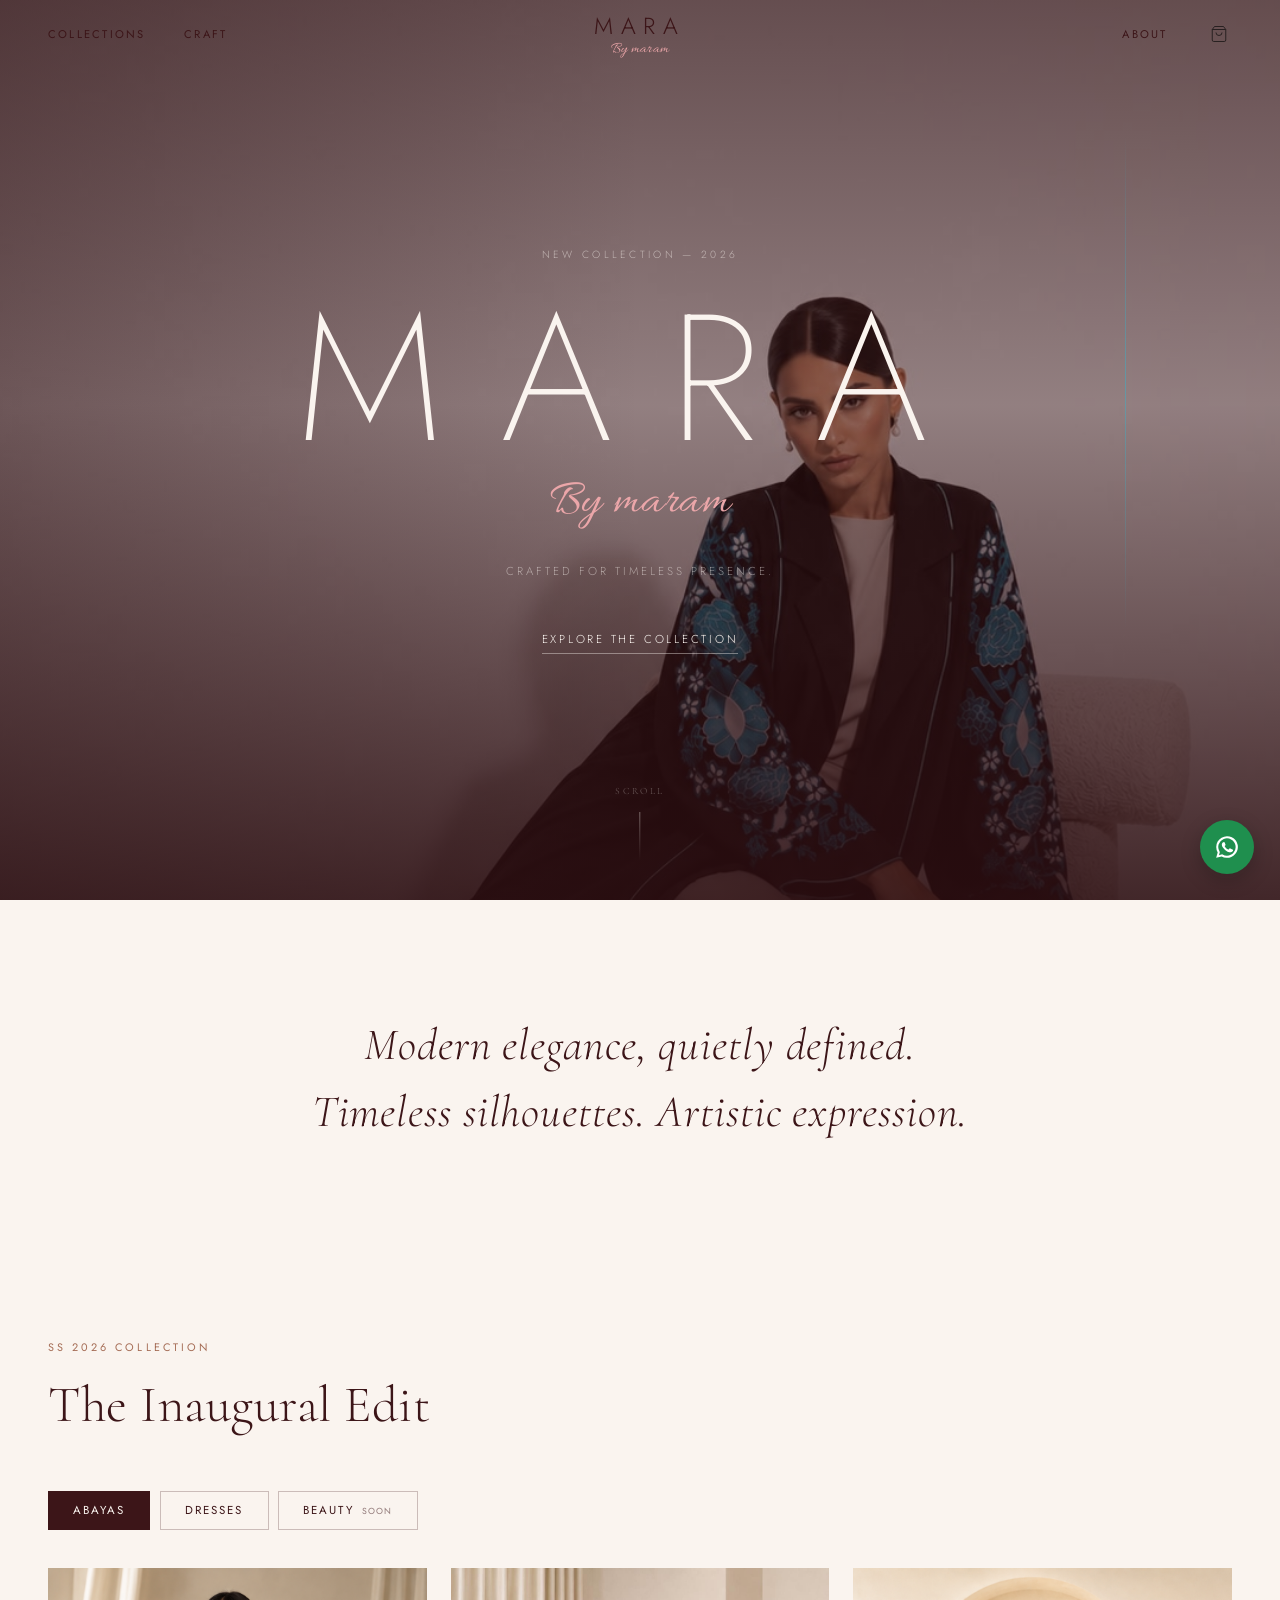
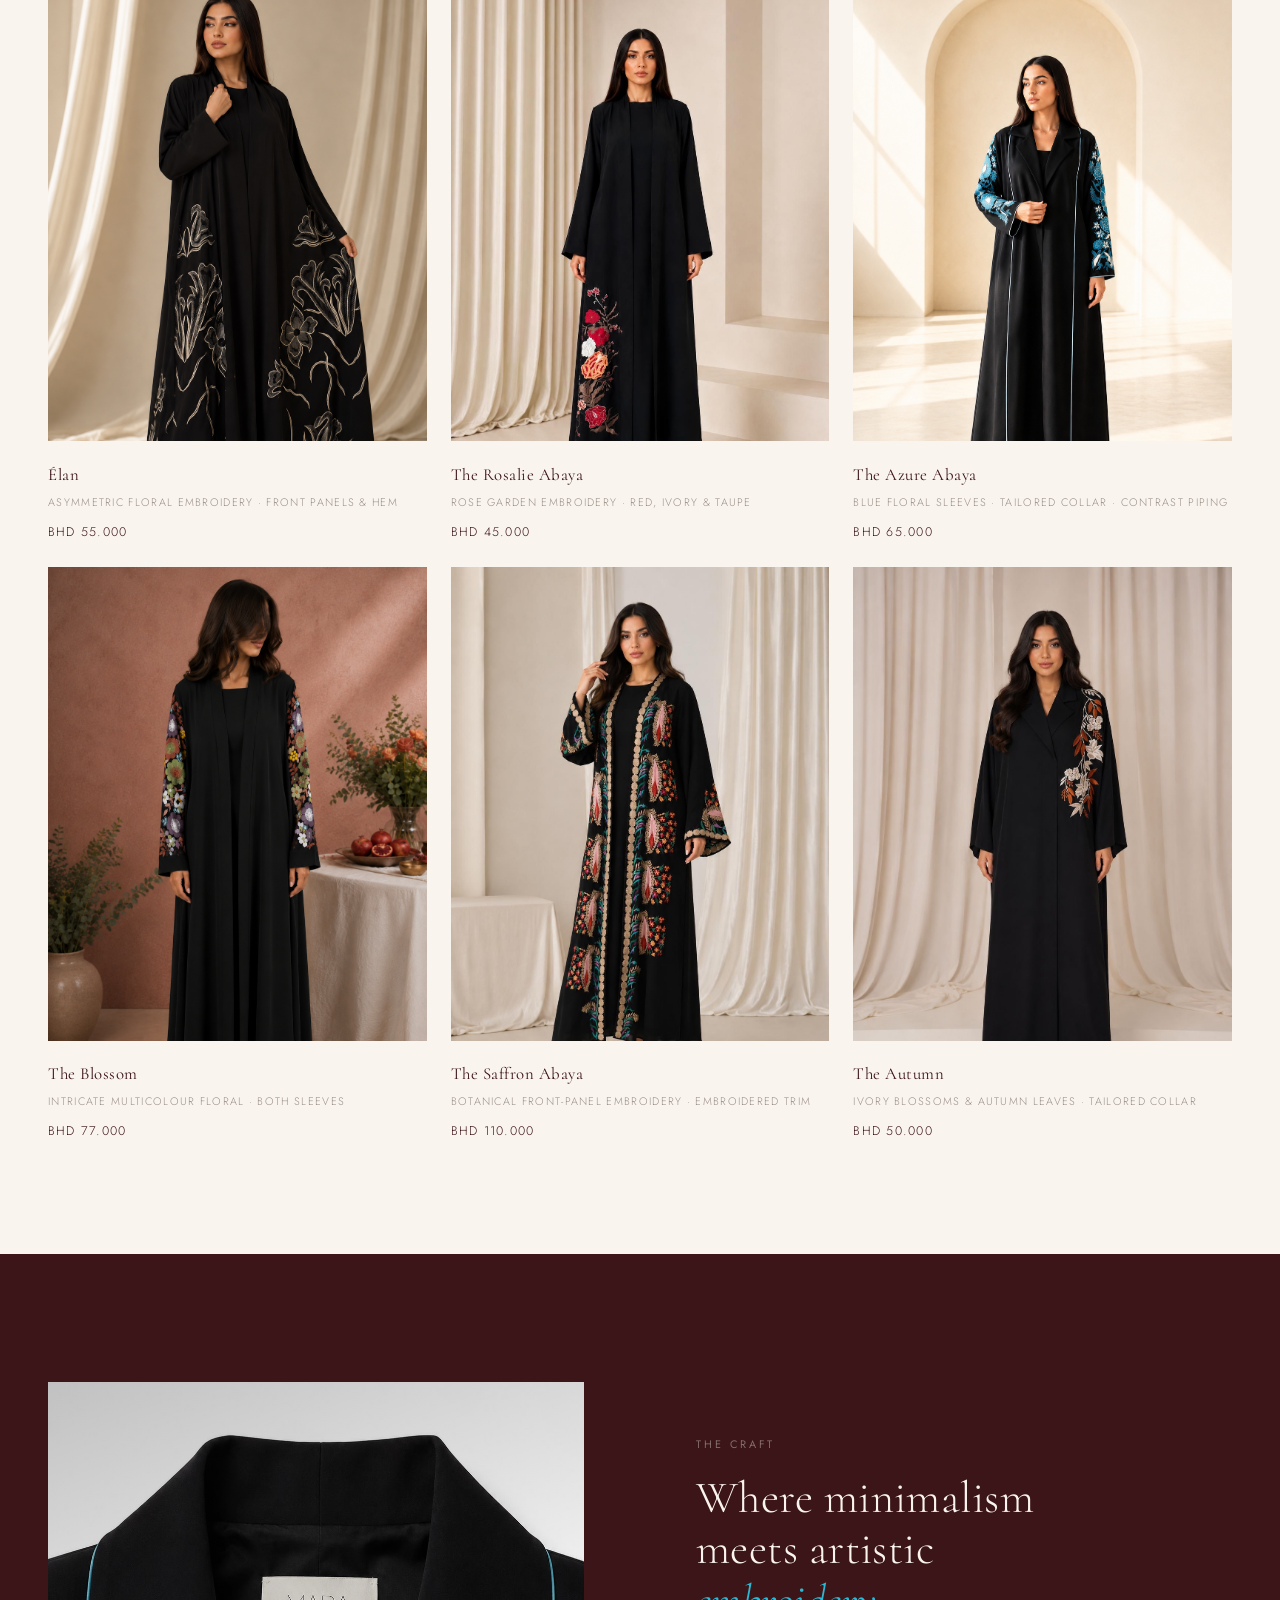
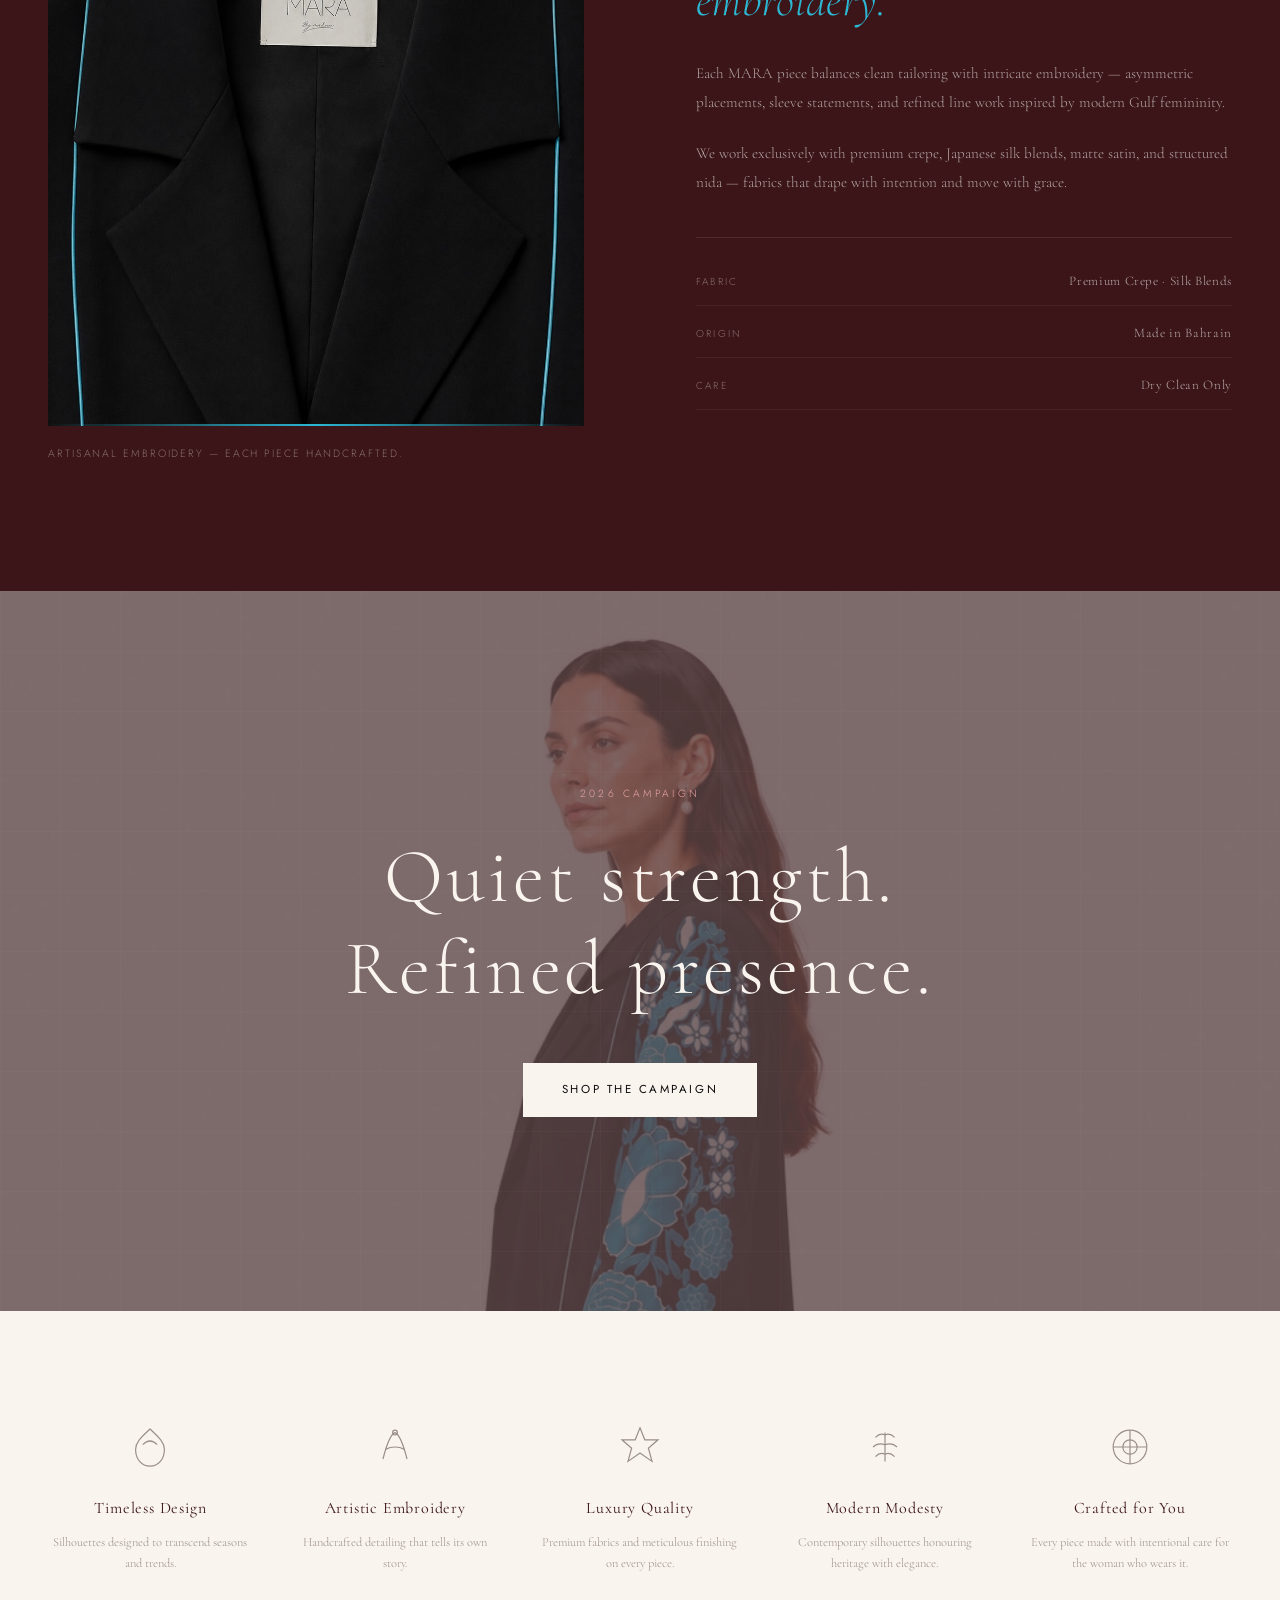
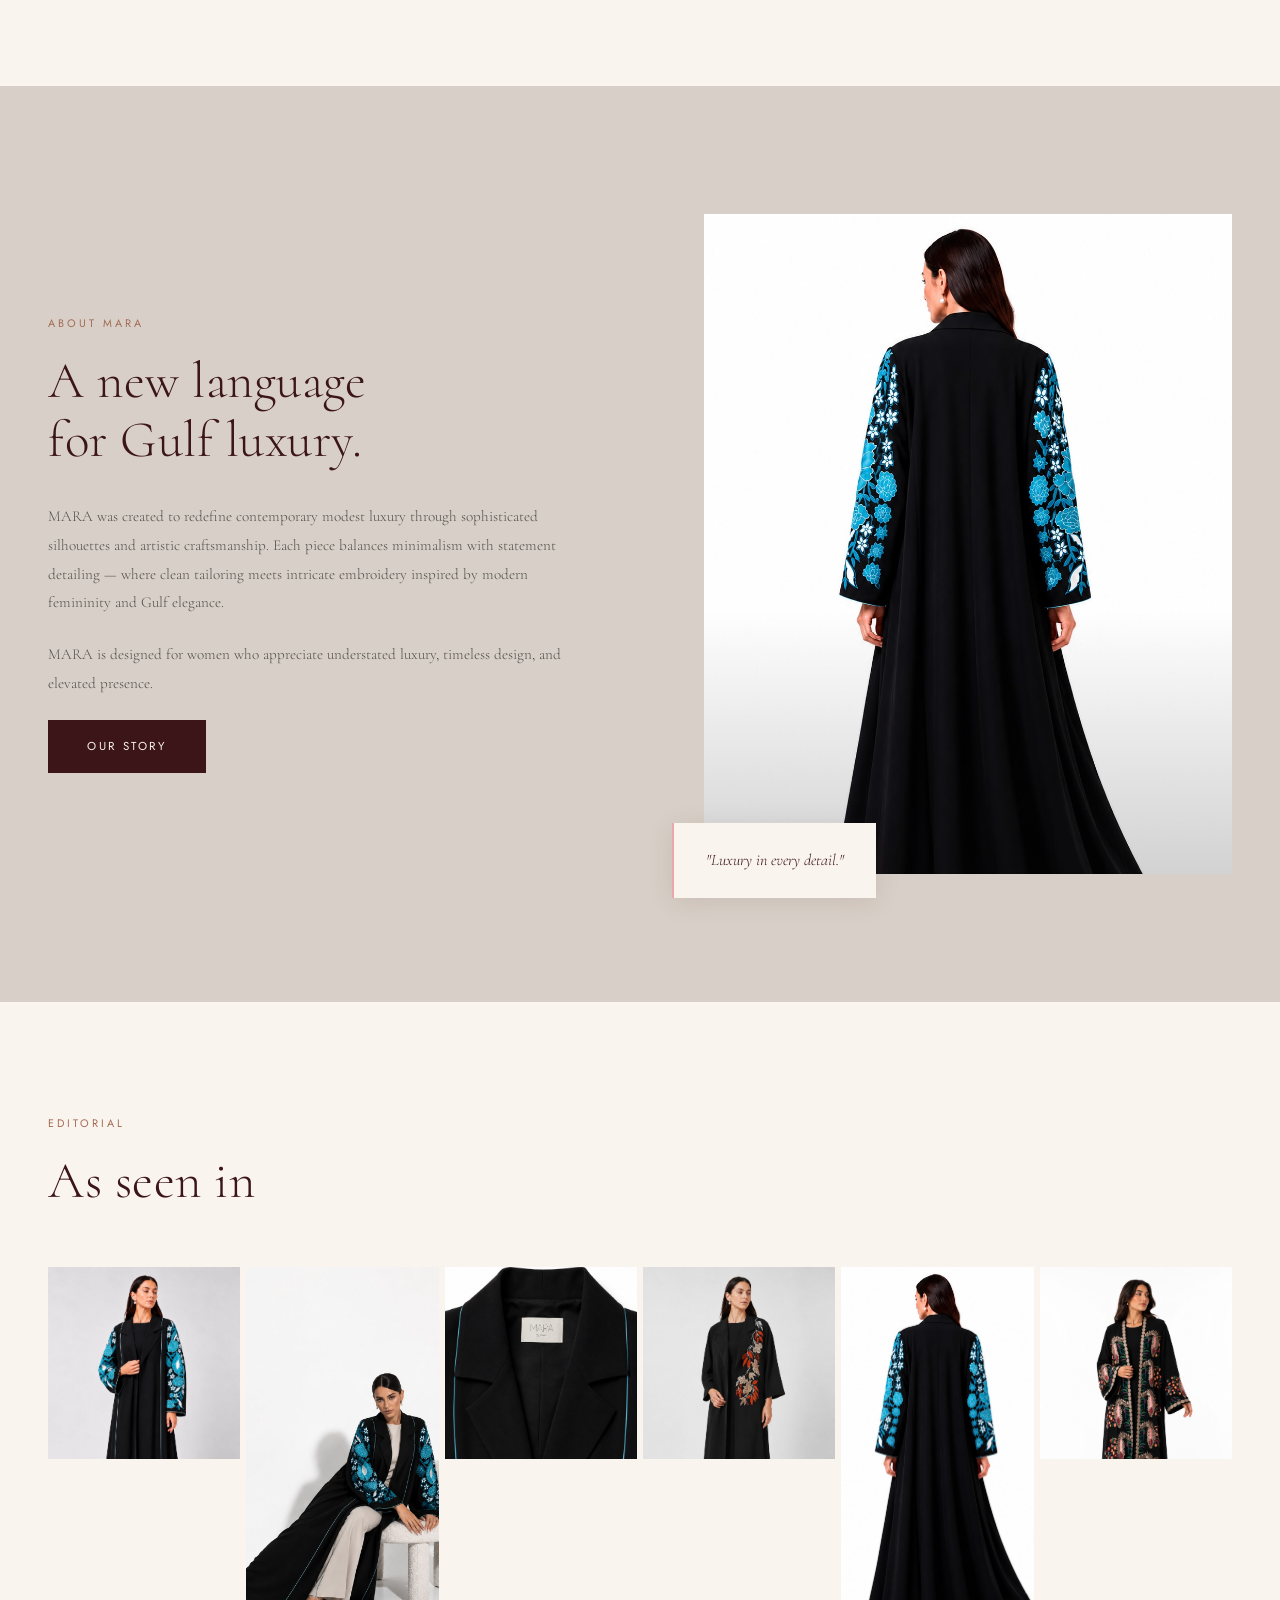
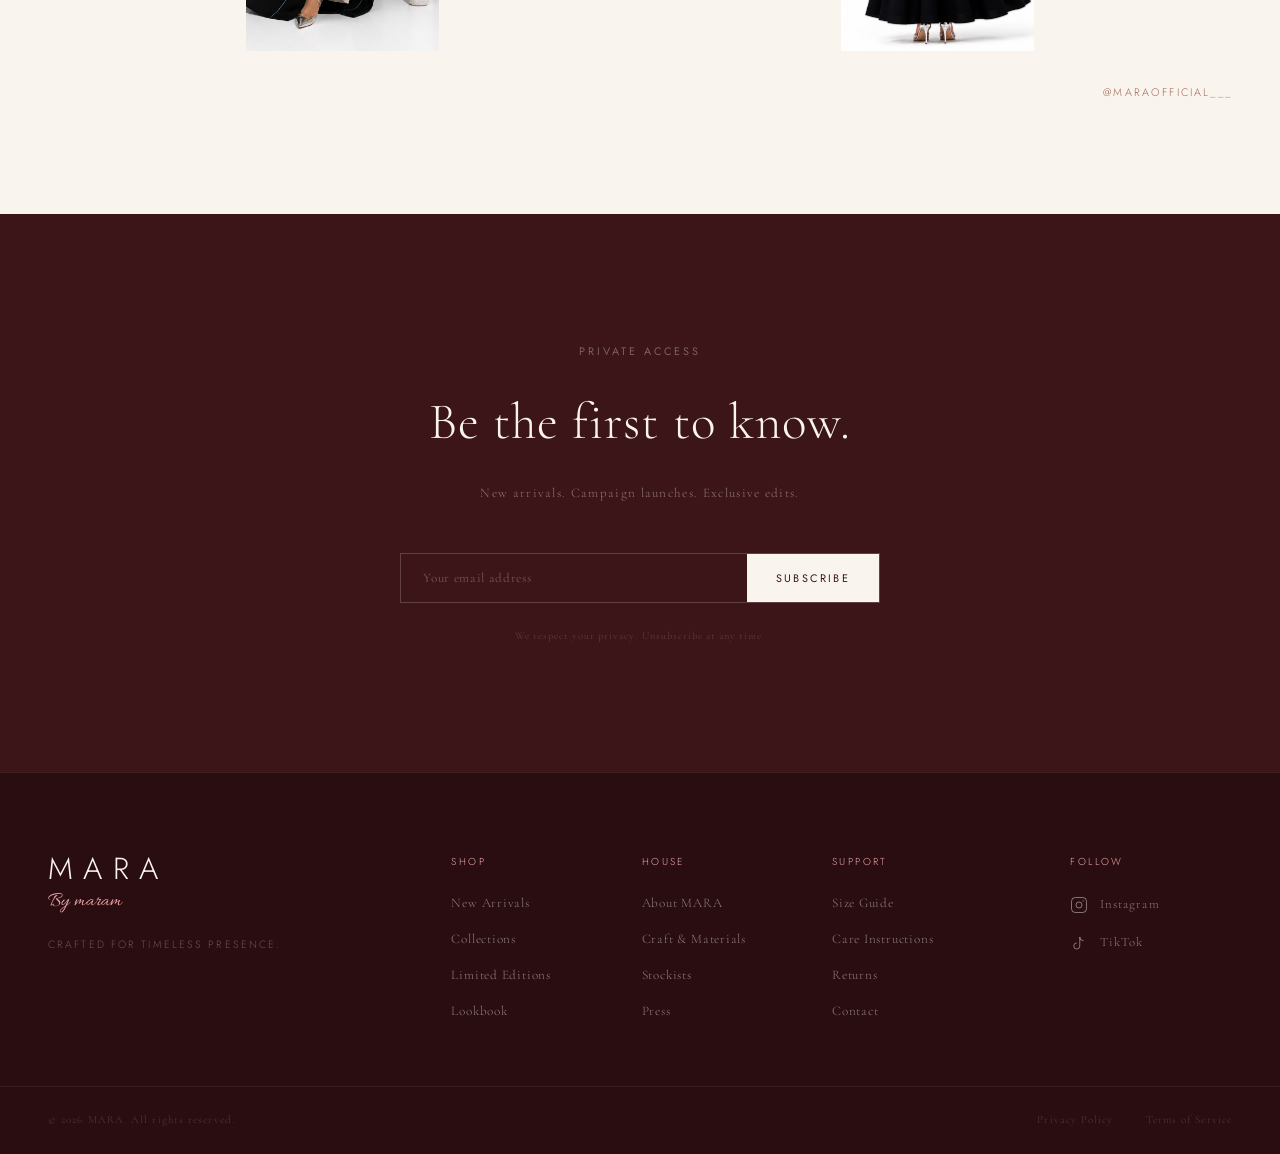
==== commit 4cfaa07e: "Add The Autumn & Inner Dress, new photography, categories, sizing & IG handle - The Autumn (MARA006," ====
--- a/index.html
+++ b/index.html
@@ -5,9 +5,34 @@
   <meta name="viewport" content="width=device-width, initial-scale=1.0" />
   <title>MARA — Crafted for Timeless Presence</title>
   <meta name="description" content="MARA by maram — Luxury contemporary abaya house rooted in modern Gulf elegance, artistic embroidery, and refined femininity." />
+
+  <!-- Favicon -->
+  <link rel="icon" href="images/logo-mark.jpeg" />
+
+  <!-- Open Graph / social sharing -->
+  <meta property="og:type" content="website" />
+  <meta property="og:site_name" content="MARA" />
+  <meta property="og:title" content="MARA — Crafted for Timeless Presence" />
+  <meta property="og:description" content="Luxury contemporary abaya house — modern Gulf elegance, artistic embroidery, refined femininity." />
+  <meta property="og:image" content="images/hero-campaign.jpeg" />
+  <meta name="twitter:card" content="summary_large_image" />
+
+  <!-- Structured data -->
+  <script type="application/ld+json">
+  {
+    "@context": "https://schema.org",
+    "@type": "Organization",
+    "name": "MARA",
+    "alternateName": "MARA by maram",
+    "description": "Luxury contemporary abaya house rooted in modern Gulf elegance, artistic embroidery, and refined femininity.",
+    "slogan": "Crafted for timeless presence.",
+    "sameAs": ["https://instagram.com/maraofficial___"]
+  }
+  </script>
+
   <link rel="preconnect" href="https://fonts.googleapis.com" />
   <link rel="preconnect" href="https://fonts.gstatic.com" crossorigin />
-  <link href="https://fonts.googleapis.com/css2?family=Cormorant+Garamond:ital,wght@0,300;0,400;0,500;0,600;1,300;1,400;1,500&family=Cormorant:ital,wght@0,300;0,400;1,300&display=swap" rel="stylesheet" />
+  <link href="https://fonts.googleapis.com/css2?family=Allura&family=Cormorant+Garamond:ital,wght@0,300;0,400;0,500;0,600;1,300;1,400;1,500&family=Cormorant:ital,wght@0,300;0,400;1,300&family=Jost:wght@200;300;400;500&display=swap" rel="stylesheet" />
   <link rel="stylesheet" href="styles.css" />
 </head>
 <body>
@@ -90,67 +115,9 @@
         <h2 class="section-title">The Inaugural Edit</h2>
       </div>
 
-      <div class="collections__grid">
-        <div class="product-card reveal" style="--delay: 0ms">
-          <div class="product-card__image product-card__image--1">
-            <div class="product-card__overlay">
-              <span>View Piece</span>
-            </div>
-            <div class="product-card__accent-line"></div>
-          </div>
-          <div class="product-card__info">
-            <h3 class="product-card__name">Embroidered Sleeve Abaya</h3>
-            <p class="product-card__desc">Artistic floral embroidery · Premium crepe</p>
-            <span class="product-card__price">SAR 1,850</span>
-          </div>
-        </div>
-
-        <div class="product-card product-card--tall reveal" style="--delay: 80ms">
-          <div class="product-card__image product-card__image--2">
-            <div class="product-card__overlay">
-              <span>View Piece</span>
-            </div>
-            <div class="product-card__accent-line"></div>
-          </div>
-          <div class="product-card__info">
-            <h3 class="product-card__name">Minimal Tailored Abaya</h3>
-            <p class="product-card__desc">Clean silhouette · Structured nida</p>
-            <span class="product-card__price">SAR 1,450</span>
-          </div>
-        </div>
-
-        <div class="product-card reveal" style="--delay: 160ms">
-          <div class="product-card__image product-card__image--3">
-            <div class="product-card__overlay">
-              <span>View Piece</span>
-            </div>
-            <div class="product-card__accent-line"></div>
-          </div>
-          <div class="product-card__info">
-            <h3 class="product-card__name">Statement Turquoise Piece</h3>
-            <p class="product-card__desc">Signature accent · Matte satin</p>
-            <span class="product-card__price">SAR 2,100</span>
-          </div>
-        </div>
-
-        <div class="product-card product-card--wide reveal" style="--delay: 240ms">
-          <div class="product-card__image product-card__image--4">
-            <div class="product-card__overlay">
-              <span>View Piece</span>
-            </div>
-            <div class="product-card__accent-line"></div>
-          </div>
-          <div class="product-card__info">
-            <h3 class="product-card__name">Fluid Line Abaya</h3>
-            <p class="product-card__desc">Japanese silk blend · Refined drape</p>
-            <span class="product-card__price">SAR 1,950</span>
-          </div>
-        </div>
-      </div>
-
-      <div class="collections__footer reveal">
-        <a href="#" class="btn btn--outline">View Full Collection</a>
-      </div>
+      <!-- Category tabs + cards are rendered from products.js by script.js -->
+      <div class="collections__tabs reveal" id="collectionsTabs"></div>
+      <div class="collections__grid" id="collectionsGrid"></div>
     </section>
 
     <!-- ─── CRAFT SECTION ─────────────────────────────────────────────── -->
@@ -187,7 +154,7 @@
             </div>
             <div class="craft__detail">
               <span class="craft__detail-label">Origin</span>
-              <span class="craft__detail-value">Made in UAE</span>
+              <span class="craft__detail-value">Made in Bahrain</span>
             </div>
             <div class="craft__detail">
               <span class="craft__detail-label">Care</span>
@@ -323,7 +290,7 @@
         <div class="editorial__cell editorial__cell--5 reveal" style="--delay: 240ms"></div>
         <div class="editorial__cell editorial__cell--6 reveal" style="--delay: 300ms"></div>
       </div>
-      <p class="editorial__note reveal">@marabymaram</p>
+      <p class="editorial__note reveal">@Maraofficial___</p>
     </section>
 
     <!-- ─── NEWSLETTER ─────────────────────────────────────────────────── -->
@@ -382,16 +349,16 @@
         </div>
         <div class="footer__col">
           <p class="footer__col-title">Support</p>
-          <a href="#" class="footer__link">Size Guide</a>
-          <a href="#" class="footer__link">Care Instructions</a>
-          <a href="#" class="footer__link">Returns</a>
-          <a href="#" class="footer__link">Contact</a>
+          <a href="size-guide.html" class="footer__link">Size Guide</a>
+          <a href="care.html" class="footer__link">Care Instructions</a>
+          <a href="returns.html" class="footer__link">Returns</a>
+          <a href="#" class="footer__link" id="footerContact">Contact</a>
         </div>
       </nav>
 
       <div class="footer__social">
         <p class="footer__col-title">Follow</p>
-        <a href="#" class="footer__social-link" aria-label="Instagram">
+        <a href="https://instagram.com/maraofficial___" target="_blank" rel="noopener" class="footer__social-link" aria-label="Instagram">
           <svg width="18" height="18" viewBox="0 0 24 24" fill="none" stroke="currentColor" stroke-width="1.2">
             <rect x="2" y="2" width="20" height="20" rx="5" ry="5"/>
             <circle cx="12" cy="12" r="4"/>
@@ -417,6 +384,8 @@
     </div>
   </footer>
 
+  <script src="config.js"></script>
+  <script src="products.js"></script>
   <script src="script.js"></script>
 </body>
 </html>
--- a/styles.css
+++ b/styles.css
@@ -2,17 +2,30 @@
 
 /* ─── Custom Properties ─────────────────────────────────────────────────── */
 :root {
-  --black:       #0B0B0B;
-  --ivory:       #F3F0EB;
-  --stone:       #D8D0C8;
-  --turquoise:   #2CB7D3;
-  --rust:        #C35B32;
-  --clay:        #A46B54;
-  --mid-gray:    #8C8680;
-  --light-gray:  #E8E4DF;
-
-  --font-serif:  'Cormorant Garamond', 'Georgia', serif;
-  --font-display:'Cormorant', 'Cormorant Garamond', serif;
+  /* ── MARA Core Palette (Visual Brand Guidelines, §06) ──────────────── */
+  --espresso:      #3C1518;   /* MARA Espresso — primary dark ground & ink */
+  --espresso-deep: #2A0D10;   /* deepest ground — footer */
+  --black:         #0B0B0B;   /* Ink Black — logo & garment/product black only */
+  --porcelain:     #FAF4EF;   /* Porcelain — primary background */
+  --ivory:         #FAF4EF;   /* alias → Porcelain (legacy references) */
+  --stone:         #D8D0C8;   /* Warm Stone — lines & soft fields */
+
+  /* ── Signature accents (whisper — never overpowering) ──────────────── */
+  --blush:         #EBA6A9;   /* Blush — primary signature accent */
+  --turquoise:     #2CB7D3;   /* Turquoise — cool accent, echoes embroidery */
+
+  /* ── Seasonal — embroidery only, used sparingly ────────────────────── */
+  --rust:          #C35B32;
+  --clay:          #A46B54;
+
+  --mid-gray:    #9A8F88;     /* warm muted — captions on porcelain */
+  --light-gray:  #E8E1D9;
+
+  /* ── Typography (Visual Brand Guidelines, §07) ─────────────────────── */
+  --font-serif:  'Cormorant Garamond', 'Georgia', serif;   /* body */
+  --font-display:'Cormorant', 'Cormorant Garamond', serif; /* serif headlines */
+  --font-ui:     'Jost', 'Helvetica Neue', Arial, sans-serif; /* labels · nav · wordmark */
+  --font-script: 'Allura', 'Cormorant', cursive;           /* founder signature only */
 
   --nav-h:       72px;
   --ease-silk:   cubic-bezier(0.25, 0.1, 0.25, 1);
@@ -28,8 +41,8 @@
 }
 
 body {
-  background: var(--ivory);
-  color: var(--black);
+  background: var(--porcelain);
+  color: var(--espresso);
   font-family: var(--font-serif);
   font-weight: 300;
   line-height: 1.7;
@@ -56,12 +69,12 @@
 /* ─── Section Labels & Titles ───────────────────────────────────────────── */
 .section-label {
   display: block;
-  font-family: var(--font-serif);
-  font-size: 0.7rem;
+  font-family: var(--font-ui);
+  font-size: 0.68rem;
   font-weight: 400;
-  letter-spacing: 0.22em;
-  text-transform: uppercase;
-  color: var(--mid-gray);
+  letter-spacing: 0.28em;
+  text-transform: uppercase;
+  color: var(--clay);
   margin-bottom: 1.2rem;
 }
 
@@ -71,40 +84,40 @@
   font-weight: 300;
   line-height: 1.15;
   letter-spacing: 0.01em;
-  color: var(--black);
+  color: var(--espresso);
   margin-bottom: 2rem;
 }
 
 /* ─── Buttons ───────────────────────────────────────────────────────────── */
 .btn {
   display: inline-block;
-  font-family: var(--font-serif);
-  font-size: 0.75rem;
+  font-family: var(--font-ui);
+  font-size: 0.72rem;
   font-weight: 400;
-  letter-spacing: 0.2em;
+  letter-spacing: 0.22em;
   text-transform: uppercase;
   padding: 1rem 2.4rem;
   transition: all 0.35s var(--ease-silk);
 }
 
 .btn--dark {
-  background: var(--black);
-  color: var(--ivory);
-  border: 1px solid var(--black);
+  background: var(--espresso);
+  color: var(--porcelain);
+  border: 1px solid var(--espresso);
 }
 .btn--dark:hover {
   background: transparent;
-  color: var(--black);
+  color: var(--espresso);
 }
 
 .btn--outline {
   background: transparent;
-  color: var(--black);
-  border: 1px solid var(--black);
+  color: var(--espresso);
+  border: 1px solid var(--espresso);
 }
 .btn--outline:hover {
-  background: var(--black);
-  color: var(--ivory);
+  background: var(--espresso);
+  color: var(--porcelain);
 }
 
 .btn--ivory {
@@ -127,10 +140,10 @@
 }
 
 .nav.scrolled {
-  background: rgba(243, 240, 235, 0.95);
+  background: rgba(250, 244, 239, 0.95);
   backdrop-filter: blur(12px);
   -webkit-backdrop-filter: blur(12px);
-  box-shadow: 0 1px 0 rgba(11, 11, 11, 0.08);
+  box-shadow: 0 1px 0 rgba(60, 21, 24, 0.08);
 }
 
 .nav__inner {
@@ -152,12 +165,12 @@
 .nav__right { justify-content: flex-end; }
 
 .nav__link {
-  font-family: var(--font-serif);
-  font-size: 0.72rem;
+  font-family: var(--font-ui);
+  font-size: 0.7rem;
   font-weight: 400;
-  letter-spacing: 0.18em;
-  text-transform: uppercase;
-  color: var(--black);
+  letter-spacing: 0.2em;
+  text-transform: uppercase;
+  color: var(--espresso);
   position: relative;
   padding-bottom: 2px;
 }
@@ -167,7 +180,7 @@
   position: absolute;
   bottom: 0; left: 0;
   width: 0; height: 1px;
-  background: var(--turquoise);
+  background: var(--blush);
   transition: width 0.35s var(--ease-silk);
 }
 
@@ -182,20 +195,21 @@
 }
 
 .nav__logo-primary {
-  font-family: var(--font-display);
-  font-size: 1.5rem;
+  font-family: var(--font-ui);
+  font-size: 1.45rem;
   font-weight: 300;
-  letter-spacing: 0.35em;
-  color: var(--black);
+  letter-spacing: 0.34em;
+  color: var(--espresso);
   line-height: 1;
 }
 
 .nav__logo-sub {
-  font-family: var(--font-display);
-  font-style: italic;
-  font-size: 0.6rem;
-  letter-spacing: 0.1em;
-  color: var(--mid-gray);
+  font-family: var(--font-script);
+  font-size: 0.95rem;
+  letter-spacing: 0.02em;
+  color: var(--blush);
+  line-height: 1;
+  margin-top: 2px;
 }
 
 .nav__icon {
@@ -224,7 +238,7 @@
 .mobile-menu {
   position: fixed;
   inset: 0;
-  background: var(--black);
+  background: var(--espresso);
   z-index: 200;
   display: flex;
   flex-direction: column;
@@ -264,15 +278,16 @@
   color: var(--ivory);
   transition: color 0.3s;
 }
-.mobile-menu__link:hover { color: var(--turquoise); }
+.mobile-menu__link:hover { color: var(--blush); }
 
 .mobile-menu__tagline {
   position: absolute;
   bottom: 2.5rem;
-  font-size: 0.7rem;
-  letter-spacing: 0.2em;
-  text-transform: uppercase;
-  color: rgba(243, 240, 235, 0.3);
+  font-family: var(--font-ui);
+  font-size: 0.68rem;
+  letter-spacing: 0.24em;
+  text-transform: uppercase;
+  color: rgba(250, 244, 239, 0.35);
 }
 
 /* ─── HERO ──────────────────────────────────────────────────────────────── */
@@ -289,7 +304,7 @@
 .hero__backdrop {
   position: absolute;
   inset: 0;
-  background: var(--black);
+  background: var(--espresso);
   overflow: hidden;
 }
 
@@ -313,8 +328,8 @@
   position: absolute;
   inset: 0;
   background:
-    linear-gradient(180deg, rgba(11,11,11,0.45) 0%, rgba(11,11,11,0.1) 45%, rgba(11,11,11,0.75) 100%),
-    linear-gradient(90deg, rgba(11,11,11,0.3) 0%, transparent 50%);
+    linear-gradient(180deg, rgba(42,13,16,0.5) 0%, rgba(42,13,16,0.12) 45%, rgba(42,13,16,0.8) 100%),
+    linear-gradient(90deg, rgba(42,13,16,0.35) 0%, transparent 50%);
 }
 
 /* Turquoise accent line */
@@ -341,53 +356,57 @@
 }
 
 .hero__eyebrow {
+  font-family: var(--font-ui);
   font-size: 0.65rem;
-  letter-spacing: 0.28em;
-  text-transform: uppercase;
-  color: rgba(243, 240, 235, 0.5);
+  letter-spacing: 0.32em;
+  text-transform: uppercase;
+  color: rgba(250, 244, 239, 0.55);
   margin-bottom: 1.8rem;
 }
 
 .hero__wordmark {
-  font-family: var(--font-display);
+  font-family: var(--font-ui);
   font-size: clamp(5rem, 14vw, 13rem);
-  font-weight: 300;
-  letter-spacing: 0.3em;
-  color: var(--ivory);
+  font-weight: 200;
+  letter-spacing: 0.32em;
+  color: var(--porcelain);
   line-height: 0.95;
   margin-bottom: 1rem;
 }
 
 .hero__signature {
-  font-family: var(--font-display);
-  font-style: italic;
-  font-size: clamp(0.9rem, 2vw, 1.3rem);
-  font-weight: 300;
-  color: rgba(243, 240, 235, 0.6);
-  letter-spacing: 0.12em;
-  margin-bottom: 2.4rem;
-}
+  font-family: var(--font-script);
+  font-size: clamp(1.8rem, 4vw, 3rem);
+  font-weight: 400;
+  color: var(--blush);
+  letter-spacing: 0.01em;
+  line-height: 1;
+  margin-bottom: 2.2rem;
+}
+.hero__signature em { font-style: normal; }
 
 .hero__tagline {
+  font-family: var(--font-ui);
   font-size: 0.72rem;
-  letter-spacing: 0.22em;
-  text-transform: uppercase;
-  color: rgba(243, 240, 235, 0.45);
+  letter-spacing: 0.26em;
+  text-transform: uppercase;
+  color: rgba(250, 244, 239, 0.5);
   margin-bottom: 3rem;
 }
 
 .hero__cta {
+  font-family: var(--font-ui);
   font-size: 0.72rem;
-  letter-spacing: 0.22em;
-  text-transform: uppercase;
-  color: var(--ivory);
-  border-bottom: 1px solid rgba(243, 240, 235, 0.35);
+  letter-spacing: 0.24em;
+  text-transform: uppercase;
+  color: var(--porcelain);
+  border-bottom: 1px solid rgba(250, 244, 239, 0.4);
   padding-bottom: 3px;
   transition: border-color 0.35s, color 0.35s;
 }
 .hero__cta:hover {
-  border-color: var(--turquoise);
-  color: var(--turquoise);
+  border-color: var(--blush);
+  color: var(--blush);
 }
 
 .hero__scroll-hint {
@@ -439,7 +458,7 @@
   font-weight: 300;
   font-style: italic;
   line-height: 1.5;
-  color: var(--black);
+  color: var(--espresso);
   letter-spacing: 0.02em;
   opacity: 0;
   transform: translateY(28px);
@@ -461,11 +480,67 @@
   margin-bottom: 3.5rem;
 }
 
+.collections__tabs {
+  display: flex;
+  flex-wrap: wrap;
+  gap: 0.6rem;
+  margin-bottom: 2.4rem;
+}
+.collections__tab {
+  display: inline-flex;
+  align-items: baseline;
+  gap: 0.5rem;
+  padding: 0.65rem 1.5rem;
+  border: 1px solid rgba(60, 21, 24, 0.25);
+  font-family: var(--font-ui);
+  font-size: 0.72rem;
+  letter-spacing: 0.18em;
+  text-transform: uppercase;
+  color: var(--espresso);
+  background: transparent;
+  transition: all 0.25s var(--ease-silk);
+}
+.collections__tab:hover { border-color: var(--espresso); }
+.collections__tab.is-active {
+  background: var(--espresso);
+  color: var(--porcelain);
+  border-color: var(--espresso);
+}
+.collections__tab-soon {
+  font-size: 0.55rem;
+  letter-spacing: 0.14em;
+  opacity: 0.55;
+}
+
 .collections__grid {
   display: grid;
-  grid-template-columns: repeat(4, 1fr);
-  grid-template-rows: auto auto;
-  gap: 1.5rem;
+  grid-template-columns: repeat(3, 1fr);
+  gap: 1.5rem 1.5rem;
+}
+
+.collections__grid--empty {
+  display: block;
+}
+
+.collections__empty {
+  text-align: center;
+  padding: 5rem 1rem 4rem;
+  border-top: 1px solid var(--stone);
+  border-bottom: 1px solid var(--stone);
+}
+.collections__empty-line {
+  font-family: var(--font-display);
+  font-style: italic;
+  font-size: clamp(1.4rem, 3vw, 2.2rem);
+  color: var(--espresso);
+  margin-bottom: 0.8rem;
+}
+.collections__empty-sub {
+  font-family: var(--font-ui);
+  font-size: 0.7rem;
+  letter-spacing: 0.22em;
+  text-transform: uppercase;
+  color: var(--clay);
 }
 
 /* Product card */
@@ -481,6 +556,9 @@
   padding-bottom: 125%;
   overflow: hidden;
   background: var(--black);
+  background-size: cover;
+  background-position: center top;
+  background-repeat: no-repeat;
 }
 
 .product-card__image--1 {
@@ -562,16 +640,19 @@
 }
 
 .product-card__desc {
-  font-size: 0.72rem;
+  font-family: var(--font-ui);
+  font-size: 0.68rem;
+  letter-spacing: 0.12em;
+  text-transform: uppercase;
+  color: var(--mid-gray);
+}
+
+.product-card__price {
+  font-family: var(--font-ui);
+  font-size: 0.78rem;
   letter-spacing: 0.1em;
-  color: var(--mid-gray);
-}
-
-.product-card__price {
-  font-size: 0.8rem;
-  letter-spacing: 0.1em;
-  color: var(--black);
-  margin-top: 0.3rem;
+  color: var(--espresso);
+  margin-top: 0.4rem;
 }
 
 .collections__footer {
@@ -581,7 +662,7 @@
 
 /* ─── CRAFT ─────────────────────────────────────────────────────────────── */
 .craft {
-  background: var(--black);
+  background: var(--espresso);
   padding: 8rem 3rem;
 }
 
@@ -619,9 +700,10 @@
 
 .craft__caption {
   margin-top: 1.2rem;
-  font-size: 0.68rem;
-  letter-spacing: 0.14em;
-  color: rgba(243, 240, 235, 0.3);
+  font-family: var(--font-ui);
+  font-size: 0.66rem;
+  letter-spacing: 0.18em;
+  color: rgba(250, 244, 239, 0.4);
   text-transform: uppercase;
 }
 
@@ -665,10 +747,11 @@
 }
 
 .craft__detail-label {
-  font-size: 0.65rem;
-  letter-spacing: 0.2em;
-  text-transform: uppercase;
-  color: rgba(243, 240, 235, 0.3);
+  font-family: var(--font-ui);
+  font-size: 0.63rem;
+  letter-spacing: 0.22em;
+  text-transform: uppercase;
+  color: rgba(250, 244, 239, 0.4);
 }
 
 .craft__detail-value {
@@ -705,7 +788,7 @@
 .campaign__veil {
   position: absolute;
   inset: 0;
-  background: rgba(11, 11, 11, 0.55);
+  background: rgba(42, 13, 16, 0.6);
 }
 
 /* Grid texture overlay */
@@ -731,10 +814,11 @@
 }
 
 .campaign__label {
+  font-family: var(--font-ui);
   font-size: 0.65rem;
-  letter-spacing: 0.28em;
-  text-transform: uppercase;
-  color: rgba(243, 240, 235, 0.4);
+  letter-spacing: 0.3em;
+  text-transform: uppercase;
+  color: var(--blush);
   margin-bottom: 1.8rem;
 }
 
@@ -839,15 +923,15 @@
   position: absolute;
   bottom: -1.5rem;
   left: -2rem;
-  background: var(--ivory);
+  background: var(--porcelain);
   padding: 1.5rem 2rem;
   font-family: var(--font-display);
   font-style: italic;
   font-size: 1rem;
-  color: var(--black);
+  color: var(--espresso);
   max-width: 260px;
-  border-left: 2px solid var(--turquoise);
-  box-shadow: 0 4px 24px rgba(11,11,11,0.08);
+  border-left: 2px solid var(--blush);
+  box-shadow: 0 4px 24px rgba(60,21,24,0.1);
 }
 
 /* ─── EDITORIAL GRID ────────────────────────────────────────────────────── */
@@ -900,16 +984,17 @@
 .editorial__note {
   max-width: 1300px;
   margin: 2rem auto 0;
-  font-size: 0.7rem;
-  letter-spacing: 0.18em;
-  text-transform: uppercase;
-  color: var(--mid-gray);
+  font-family: var(--font-ui);
+  font-size: 0.68rem;
+  letter-spacing: 0.2em;
+  text-transform: uppercase;
+  color: var(--clay);
   text-align: right;
 }
 
 /* ─── NEWSLETTER ────────────────────────────────────────────────────────── */
 .newsletter {
-  background: var(--black);
+  background: var(--espresso);
   padding: 8rem 2rem;
 }
 
@@ -946,7 +1031,7 @@
   transition: border-color 0.3s;
 }
 .newsletter__form:focus-within {
-  border-color: rgba(44, 183, 211, 0.5);
+  border-color: rgba(235, 166, 169, 0.6);
 }
 
 .newsletter__input {
@@ -963,18 +1048,18 @@
 .newsletter__input::placeholder { color: rgba(243, 240, 235, 0.3); }
 
 .newsletter__btn {
-  background: var(--ivory);
-  color: var(--black);
+  background: var(--porcelain);
+  color: var(--espresso);
   padding: 1rem 1.8rem;
-  font-family: var(--font-serif);
-  font-size: 0.7rem;
-  letter-spacing: 0.2em;
+  font-family: var(--font-ui);
+  font-size: 0.68rem;
+  letter-spacing: 0.22em;
   text-transform: uppercase;
   transition: background 0.3s, color 0.3s;
 }
 .newsletter__btn:hover {
-  background: var(--turquoise);
-  color: var(--black);
+  background: var(--blush);
+  color: var(--espresso);
 }
 
 .newsletter__privacy {
@@ -985,8 +1070,8 @@
 
 /* ─── FOOTER ────────────────────────────────────────────────────────────── */
 .footer {
-  background: #0a0a0a;
-  border-top: 1px solid rgba(243, 240, 235, 0.07);
+  background: var(--espresso-deep);
+  border-top: 1px solid rgba(250, 244, 239, 0.08);
 }
 
 .footer__top {
@@ -1000,29 +1085,31 @@
 }
 
 .footer__logo {
-  font-family: var(--font-display);
-  font-size: 2rem;
+  font-family: var(--font-ui);
+  font-size: 1.9rem;
   font-weight: 300;
-  letter-spacing: 0.35em;
-  color: var(--ivory);
+  letter-spacing: 0.34em;
+  color: var(--porcelain);
   line-height: 1;
-  margin-bottom: 0.4rem;
+  margin-bottom: 0.5rem;
 }
 
 .footer__sig {
-  font-family: var(--font-display);
-  font-style: italic;
-  font-size: 0.7rem;
-  color: rgba(243, 240, 235, 0.35);
-  letter-spacing: 0.1em;
+  font-family: var(--font-script);
+  font-size: 1.25rem;
+  color: var(--blush);
+  letter-spacing: 0.01em;
+  line-height: 1;
   margin-bottom: 1.5rem;
 }
+.footer__sig em { font-style: normal; }
 
 .footer__tagline {
-  font-size: 0.72rem;
-  letter-spacing: 0.16em;
-  text-transform: uppercase;
-  color: rgba(243, 240, 235, 0.25);
+  font-family: var(--font-ui);
+  font-size: 0.66rem;
+  letter-spacing: 0.2em;
+  text-transform: uppercase;
+  color: rgba(250, 244, 239, 0.3);
 }
 
 .footer__nav {
@@ -1038,10 +1125,11 @@
 }
 
 .footer__col-title {
-  font-size: 0.65rem;
-  letter-spacing: 0.22em;
-  text-transform: uppercase;
-  color: rgba(243, 240, 235, 0.3);
+  font-family: var(--font-ui);
+  font-size: 0.63rem;
+  letter-spacing: 0.24em;
+  text-transform: uppercase;
+  color: var(--blush);
   margin-bottom: 0.5rem;
 }
 
@@ -1068,7 +1156,7 @@
   letter-spacing: 0.08em;
   transition: color 0.25s;
 }
-.footer__social-link:hover { color: var(--turquoise); }
+.footer__social-link:hover { color: var(--blush); }
 
 .footer__bottom {
   max-width: 1400px;
@@ -1098,6 +1186,367 @@
   transition: color 0.25s;
 }
 .footer__legal-link:hover { color: rgba(243, 240, 235, 0.5); }
+
+/* ─── SOLID NAV (inner pages without a hero) ────────────────────────────── */
+.nav--solid {
+  background: rgba(250, 244, 239, 0.95);
+  backdrop-filter: blur(12px);
+  -webkit-backdrop-filter: blur(12px);
+  box-shadow: 0 1px 0 rgba(60, 21, 24, 0.08);
+}
+
+/* ─── PRODUCT PAGE (PDP) ────────────────────────────────────────────────── */
+.pdp {
+  max-width: 1300px;
+  margin: 0 auto;
+  padding: calc(var(--nav-h) + 2.5rem) 3rem 6rem;
+}
+
+.pdp__loading {
+  padding: 6rem 0;
+  text-align: center;
+  color: var(--mid-gray);
+  letter-spacing: 0.1em;
+}
+
+.pdp__back,
+.pdp__sizelink {
+  display: inline-block;
+  font-family: var(--font-ui);
+  font-size: 0.68rem;
+  letter-spacing: 0.2em;
+  text-transform: uppercase;
+  color: var(--mid-gray);
+  transition: color 0.25s;
+}
+.pdp__back { margin-bottom: 2.5rem; }
+.pdp__back:hover,
+.pdp__sizelink:hover { color: var(--blush); }
+
+.pdp__inner {
+  display: grid;
+  grid-template-columns: 1.1fr 1fr;
+  gap: 4.5rem;
+  align-items: start;
+}
+
+.pdp__main {
+  position: relative;
+  padding-bottom: 130%;
+  overflow: hidden;
+  background: var(--black);
+}
+.pdp__main img {
+  position: absolute;
+  inset: 0;
+  width: 100%;
+  height: 100%;
+  object-fit: cover;
+  object-position: center top;
+}
+
+/* Placeholder shown when a product photo is not yet uploaded */
+.pdp__main--pending img { display: none; }
+.pdp__main--pending::after {
+  content: attr(data-pending);
+  position: absolute;
+  inset: 0;
+  display: flex;
+  align-items: center;
+  justify-content: center;
+  font-family: var(--font-ui);
+  font-size: 0.7rem;
+  letter-spacing: 0.22em;
+  text-transform: uppercase;
+  color: rgba(250, 244, 239, 0.5);
+}
+
+.pdp__thumbs {
+  display: flex;
+  flex-wrap: wrap;
+  gap: 0.75rem;
+  margin-top: 0.75rem;
+}
+.pdp__thumb {
+  width: 72px;
+  padding: 0;
+  border: 1px solid transparent;
+  opacity: 0.6;
+  transition: opacity 0.25s, border-color 0.25s;
+}
+.pdp__thumb img { aspect-ratio: 3/4; object-fit: cover; object-position: center top; }
+.pdp__thumb:hover { opacity: 1; }
+.pdp__thumb.is-active { opacity: 1; border-color: var(--blush); }
+
+.pdp__info { padding-top: 0.5rem; }
+
+.pdp__name {
+  font-family: var(--font-display);
+  font-size: clamp(1.8rem, 3vw, 2.6rem);
+  font-weight: 300;
+  letter-spacing: 0.02em;
+  margin-bottom: 0.5rem;
+}
+
+.pdp__tagline {
+  font-family: var(--font-ui);
+  font-size: 0.72rem;
+  letter-spacing: 0.12em;
+  text-transform: uppercase;
+  color: var(--mid-gray);
+  margin-bottom: 1.2rem;
+}
+
+.pdp__price {
+  font-family: var(--font-ui);
+  font-size: 1.05rem;
+  letter-spacing: 0.08em;
+  color: var(--espresso);
+  margin-bottom: 2rem;
+}
+
+.pdp__desc {
+  font-size: 0.95rem;
+  line-height: 1.9;
+  color: rgba(11, 11, 11, 0.7);
+  margin-bottom: 2.4rem;
+}
+
+.pdp__sizes-wrap { margin-bottom: 2.2rem; }
+.pdp__sizes-head {
+  display: flex;
+  justify-content: space-between;
+  align-items: baseline;
+  margin-bottom: 0.8rem;
+}
+.pdp__sizes { display: flex; flex-wrap: wrap; gap: 0.6rem; }
+.pdp__size {
+  min-width: 48px;
+  padding: 0.6rem 0.9rem;
+  border: 1px solid rgba(60, 21, 24, 0.25);
+  font-family: var(--font-ui);
+  font-size: 0.82rem;
+  letter-spacing: 0.05em;
+  color: var(--espresso);
+  transition: all 0.25s var(--ease-silk);
+}
+.pdp__size:hover { border-color: var(--espresso); }
+.pdp__size.is-active { background: var(--espresso); color: var(--porcelain); border-color: var(--espresso); }
+.pdp__size-note {
+  font-size: 0.72rem;
+  color: var(--mid-gray);
+  letter-spacing: 0.06em;
+  margin-top: 0.7rem;
+  min-height: 1rem;
+}
+
+/* Colour variants */
+.pdp__colors { display: flex; flex-wrap: wrap; gap: 0.6rem; }
+.pdp__color {
+  display: inline-flex;
+  align-items: center;
+  gap: 0.55rem;
+  padding: 0.5rem 0.9rem;
+  border: 1px solid rgba(60, 21, 24, 0.25);
+  font-family: var(--font-ui);
+  font-size: 0.78rem;
+  letter-spacing: 0.05em;
+  color: var(--espresso);
+  background: transparent;
+  transition: all 0.25s var(--ease-silk);
+}
+.pdp__color:hover { border-color: var(--espresso); }
+.pdp__color.is-active { border-color: var(--espresso); box-shadow: inset 0 0 0 1px var(--espresso); }
+.pdp__color-dot {
+  width: 16px;
+  height: 16px;
+  border-radius: 50%;
+  border: 1px solid rgba(11, 11, 11, 0.18);
+  flex-shrink: 0;
+}
+
+/* Made-to-measure toggle */
+.pdp__custom {
+  padding: 0.6rem 1.2rem;
+  border: 1px dashed rgba(60, 21, 24, 0.4);
+  font-family: var(--font-ui);
+  font-size: 0.72rem;
+  letter-spacing: 0.14em;
+  text-transform: uppercase;
+  color: var(--espresso);
+  background: transparent;
+  transition: all 0.25s var(--ease-silk);
+}
+.pdp__custom:hover { border-color: var(--espresso); }
+.pdp__custom.is-active {
+  background: var(--espresso);
+  color: var(--porcelain);
+  border-color: var(--espresso);
+  border-style: solid;
+}
+
+/* Special instructions */
+.pdp__notes-wrap {
+  margin: 1.8rem 0 2.2rem;
+  display: flex;
+  flex-direction: column;
+  gap: 0.7rem;
+}
+.pdp__notes {
+  width: 100%;
+  padding: 0.85rem 1rem;
+  border: 1px solid rgba(60, 21, 24, 0.25);
+  background: transparent;
+  font-family: var(--font-serif);
+  font-size: 0.9rem;
+  line-height: 1.7;
+  color: var(--espresso);
+  resize: vertical;
+  transition: border-color 0.25s var(--ease-silk);
+}
+.pdp__notes:focus { outline: none; border-color: var(--espresso); }
+.pdp__notes::placeholder { color: rgba(11, 11, 11, 0.35); }
+
+.pdp__order {
+  display: inline-flex;
+  align-items: center;
+  gap: 0.7rem;
+  background: #1f8f4e;
+  color: var(--ivory);
+  font-size: 0.78rem;
+  letter-spacing: 0.18em;
+  text-transform: uppercase;
+  padding: 1.05rem 2.2rem;
+  transition: background 0.3s var(--ease-silk);
+}
+.pdp__order:hover { background: #176b3a; }
+.pdp__order svg { flex-shrink: 0; }
+
+.pdp__order-note {
+  font-size: 0.72rem;
+  color: var(--mid-gray);
+  letter-spacing: 0.04em;
+  margin-top: 1rem;
+  max-width: 360px;
+  line-height: 1.6;
+}
+
+.pdp__details {
+  margin-top: 2.6rem;
+  border-top: 1px solid rgba(11, 11, 11, 0.12);
+  padding-top: 1.6rem;
+  display: flex;
+  flex-direction: column;
+  gap: 0.9rem;
+}
+.pdp__detail {
+  display: flex;
+  justify-content: space-between;
+  border-bottom: 1px solid rgba(11, 11, 11, 0.06);
+  padding-bottom: 0.7rem;
+}
+.pdp__detail-label {
+  font-family: var(--font-ui);
+  font-size: 0.63rem;
+  letter-spacing: 0.22em;
+  text-transform: uppercase;
+  color: var(--mid-gray);
+}
+.pdp__detail-value { font-size: 0.9rem; color: rgba(60, 21, 24, 0.78); letter-spacing: 0.04em; }
+
+.pdp__notfound { text-align: center; padding: 5rem 0; }
+.pdp__notfound .btn { margin-top: 1rem; }
+
+/* ─── INFO PAGES (size guide / care / returns) ──────────────────────────── */
+.info-page {
+  min-height: 70vh;
+  padding: calc(var(--nav-h) + 3rem) 3rem 6rem;
+}
+.info-page__inner { max-width: 760px; margin: 0 auto; }
+
+.info-page__title {
+  font-family: var(--font-display);
+  font-size: clamp(2.2rem, 4vw, 3.4rem);
+  font-weight: 300;
+  letter-spacing: 0.02em;
+  margin-bottom: 1.4rem;
+}
+.info-page__lead {
+  font-size: 1rem;
+  line-height: 1.9;
+  color: rgba(11, 11, 11, 0.7);
+  margin-bottom: 2.6rem;
+}
+.info-page__note {
+  font-size: 0.85rem;
+  color: var(--mid-gray);
+  letter-spacing: 0.04em;
+  margin: 2.6rem 0 1.4rem;
+}
+
+.info-table {
+  width: 100%;
+  border-collapse: collapse;
+  margin-bottom: 1.5rem;
+  font-size: 0.88rem;
+}
+.info-table th,
+.info-table td {
+  text-align: left;
+  padding: 0.9rem 1rem;
+  border-bottom: 1px solid rgba(11, 11, 11, 0.1);
+}
+.info-table th {
+  font-family: var(--font-ui);
+  font-size: 0.63rem;
+  letter-spacing: 0.2em;
+  text-transform: uppercase;
+  color: var(--clay);
+  font-weight: 400;
+}
+.info-table td { color: rgba(60, 21, 24, 0.78); letter-spacing: 0.03em; }
+.info-table tbody tr:hover { background: rgba(60, 21, 24, 0.03); }
+
+.info-list { display: flex; flex-direction: column; gap: 1.8rem; }
+.info-list__item { display: flex; gap: 1.4rem; align-items: flex-start; }
+.info-list__num {
+  font-family: var(--font-ui);
+  font-size: 1rem;
+  color: var(--blush);
+  letter-spacing: 0.05em;
+  flex-shrink: 0;
+  padding-top: 0.2rem;
+}
+.info-list__title {
+  font-family: var(--font-display);
+  font-size: 1.15rem;
+  font-weight: 400;
+  margin-bottom: 0.3rem;
+}
+.info-list__text {
+  font-size: 0.9rem;
+  line-height: 1.8;
+  color: rgba(11, 11, 11, 0.65);
+}
+
+/* ─── FLOATING WHATSAPP BUTTON ──────────────────────────────────────────── */
+.wa-float {
+  position: fixed;
+  bottom: 1.6rem;
+  right: 1.6rem;
+  z-index: 90;
+  width: 54px;
+  height: 54px;
+  display: flex;
+  align-items: center;
+  justify-content: center;
+  background: #1f8f4e;
+  color: #fff;
+  border-radius: 50%;
+  box-shadow: 0 6px 20px rgba(11, 11, 11, 0.22);
+  transition: transform 0.25s var(--ease-out), background 0.25s;
+}
+.wa-float:hover { transform: scale(1.07); background: #176b3a; }
 
 /* ─── RESPONSIVE ────────────────────────────────────────────────────────── */
 @media (max-width: 1100px) {
@@ -1132,6 +1581,10 @@
   .collections__grid {
     grid-template-columns: 1fr 1fr;
   }
+
+  .pdp { padding: calc(var(--nav-h) + 1.5rem) 1.5rem 4rem; }
+  .pdp__inner { grid-template-columns: 1fr; gap: 2.5rem; }
+  .info-page { padding: calc(var(--nav-h) + 2rem) 1.5rem 4rem; }
   .product-card--wide { grid-column: span 2; }
 
   .craft { padding: 5rem 1.5rem; }
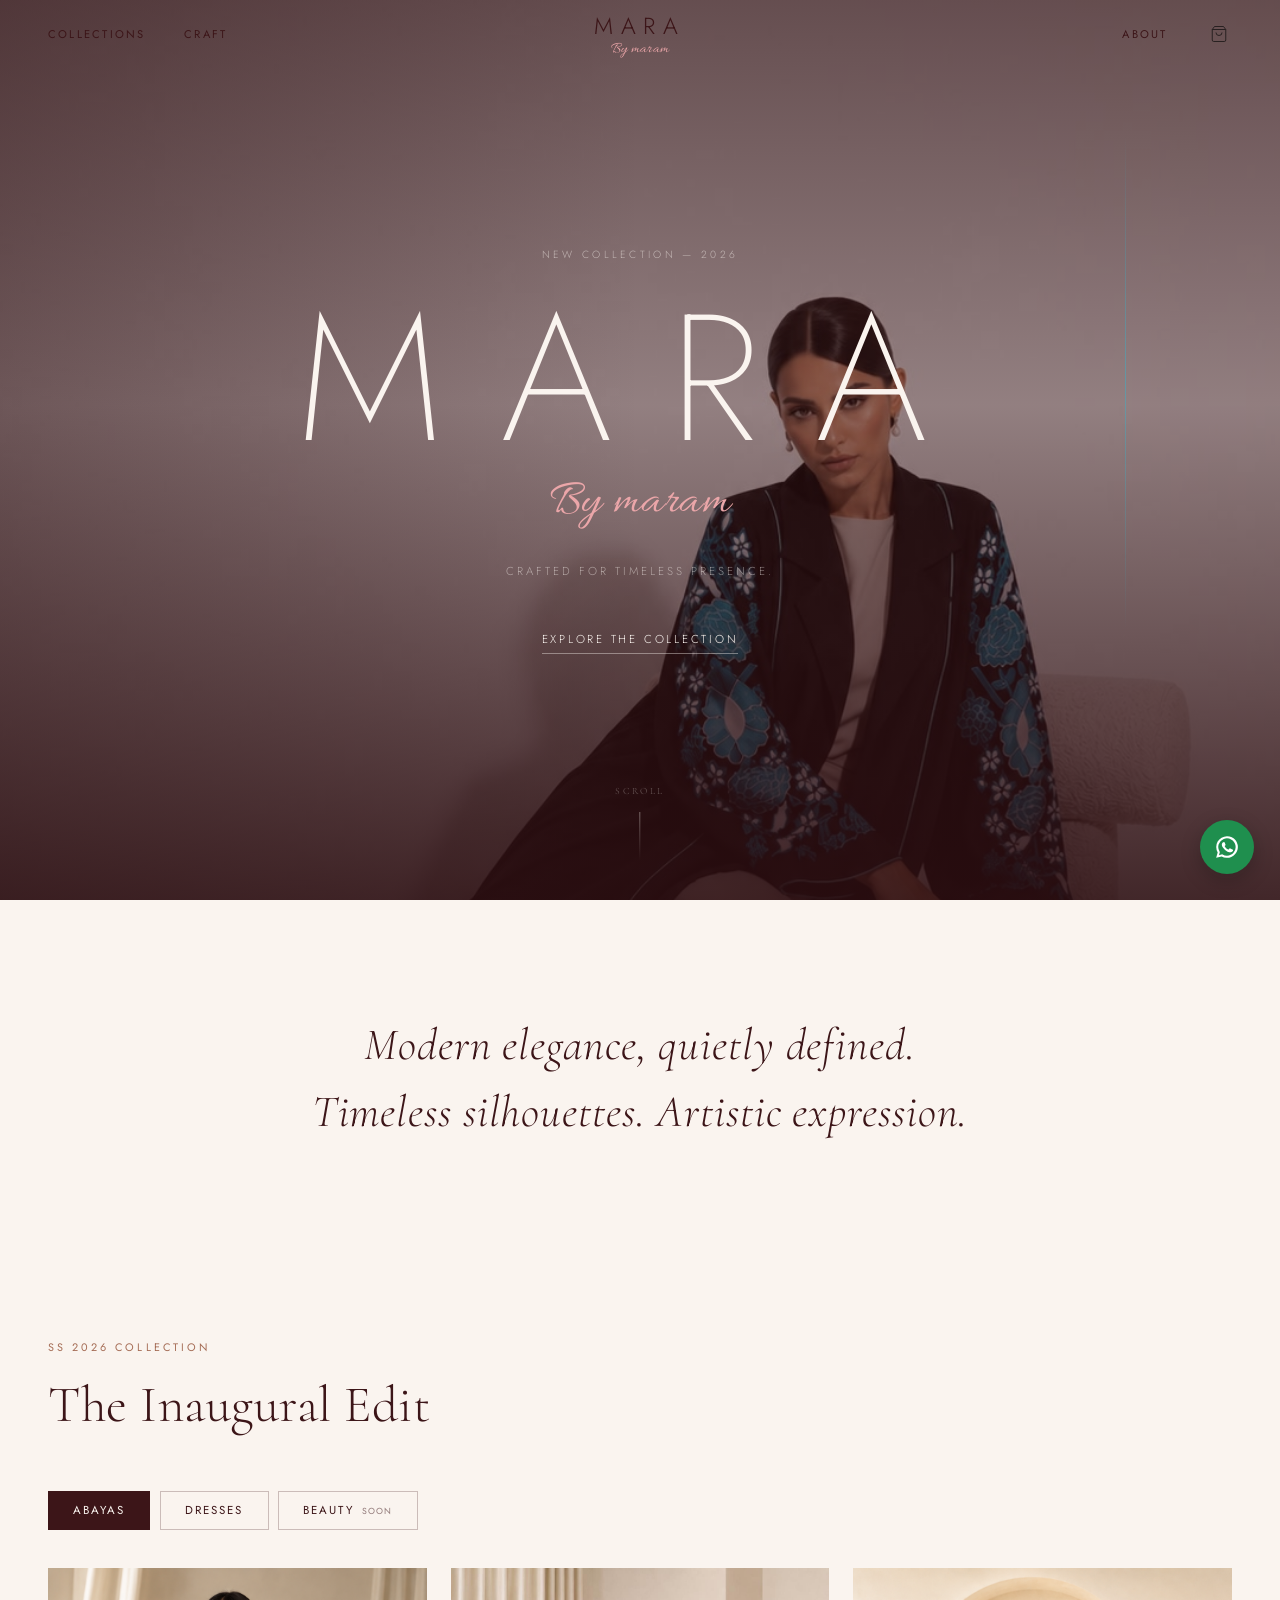
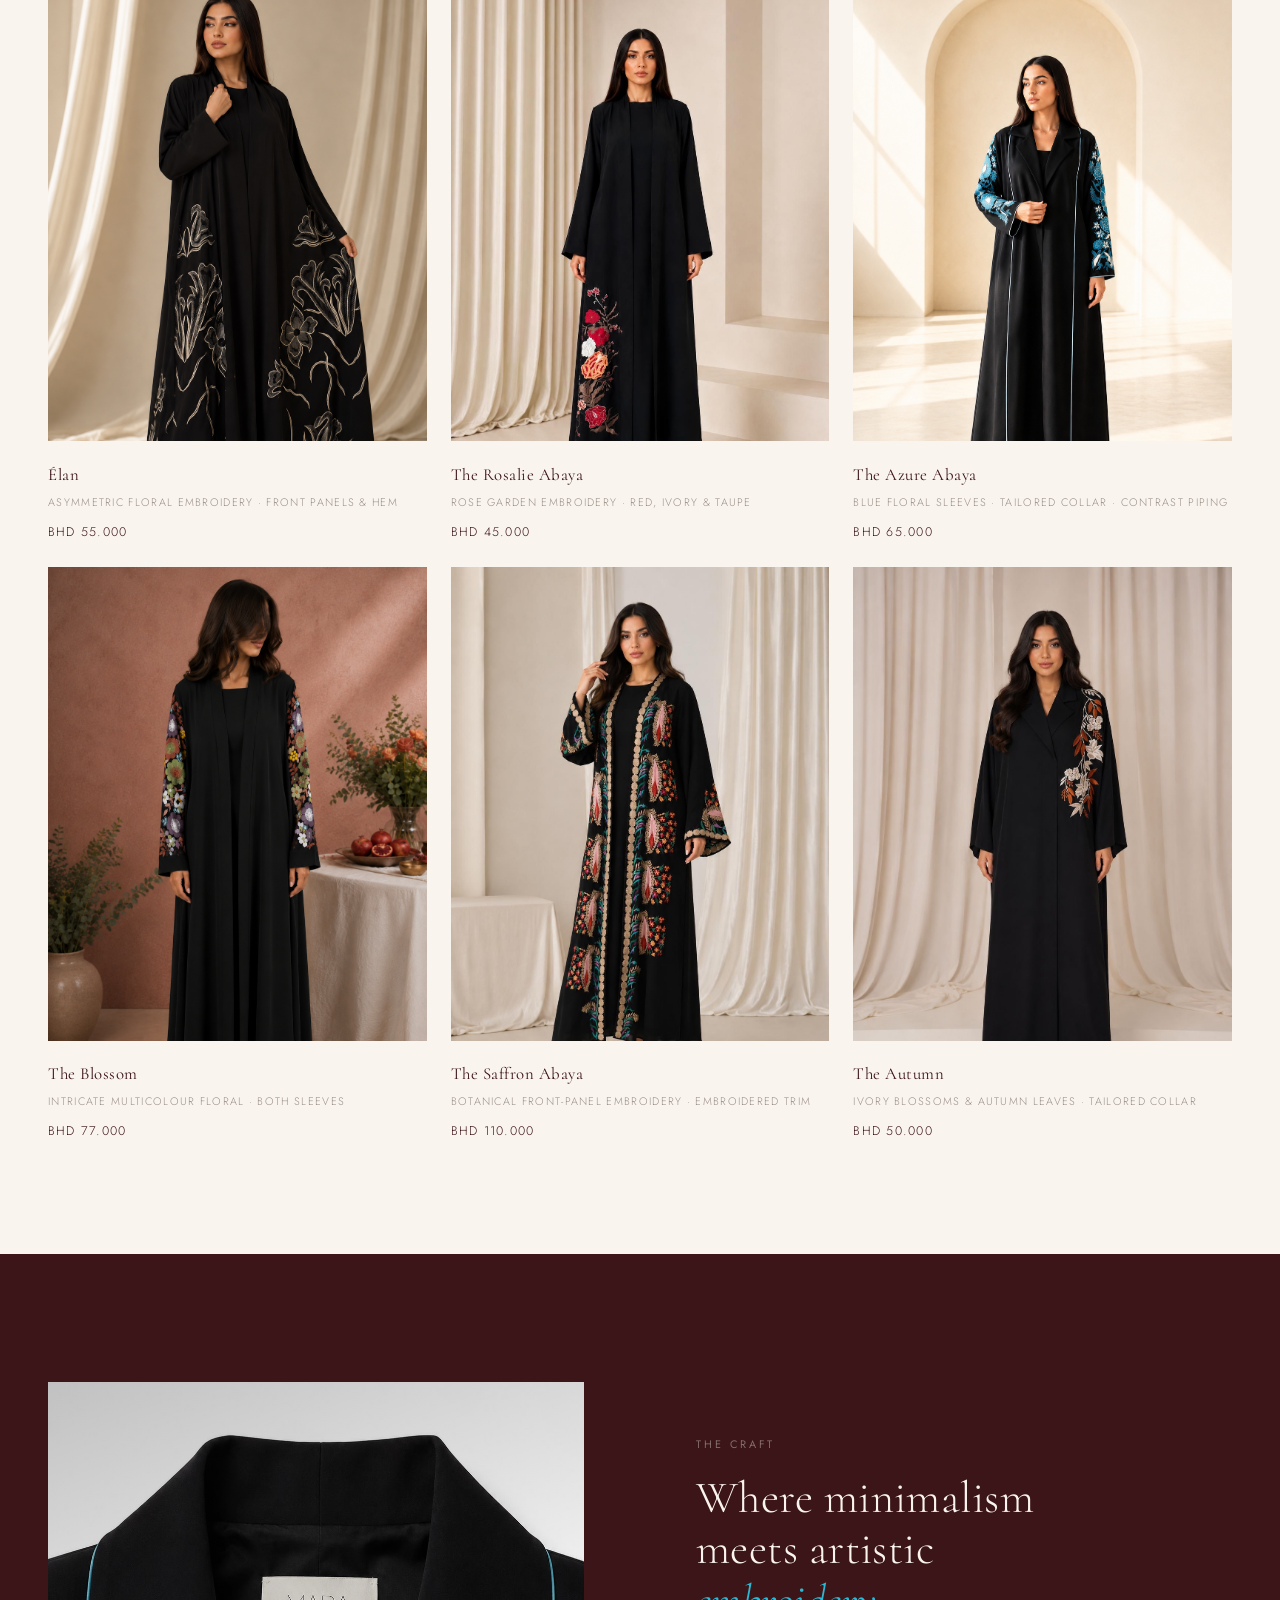
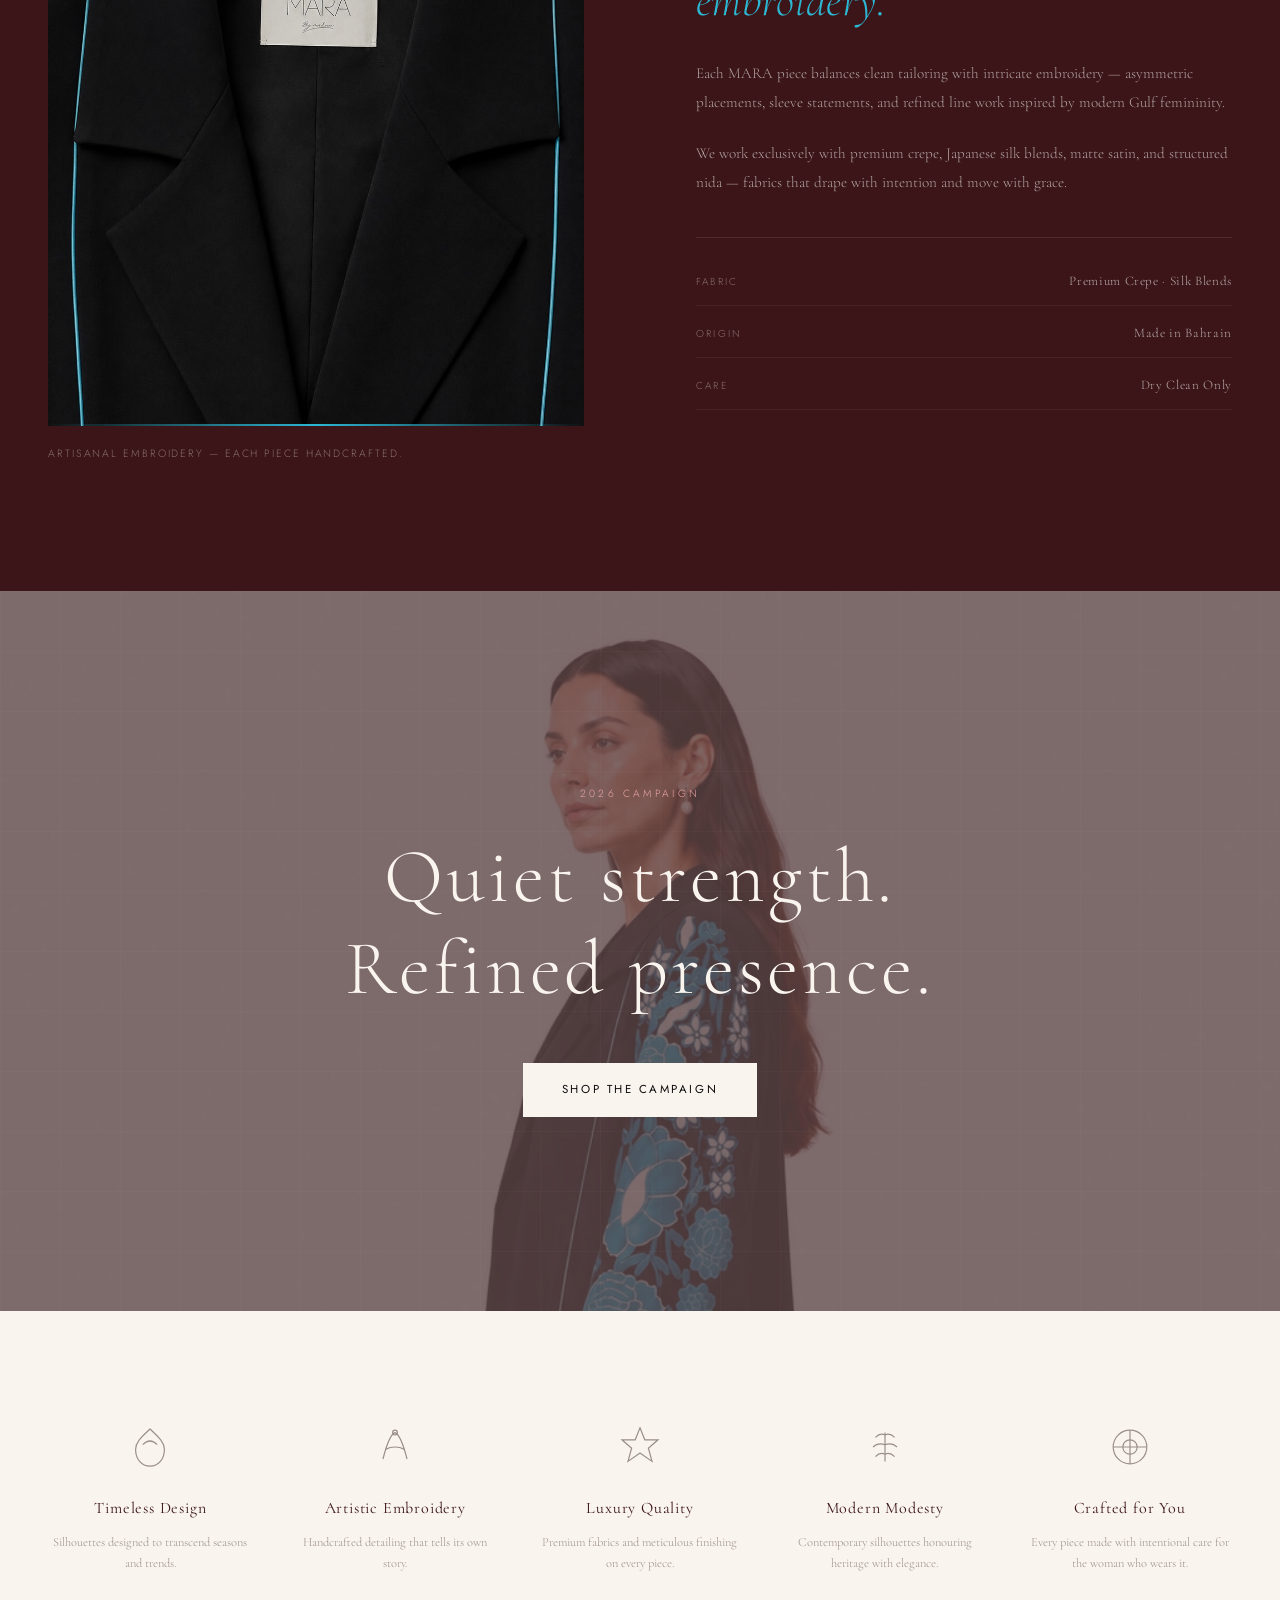
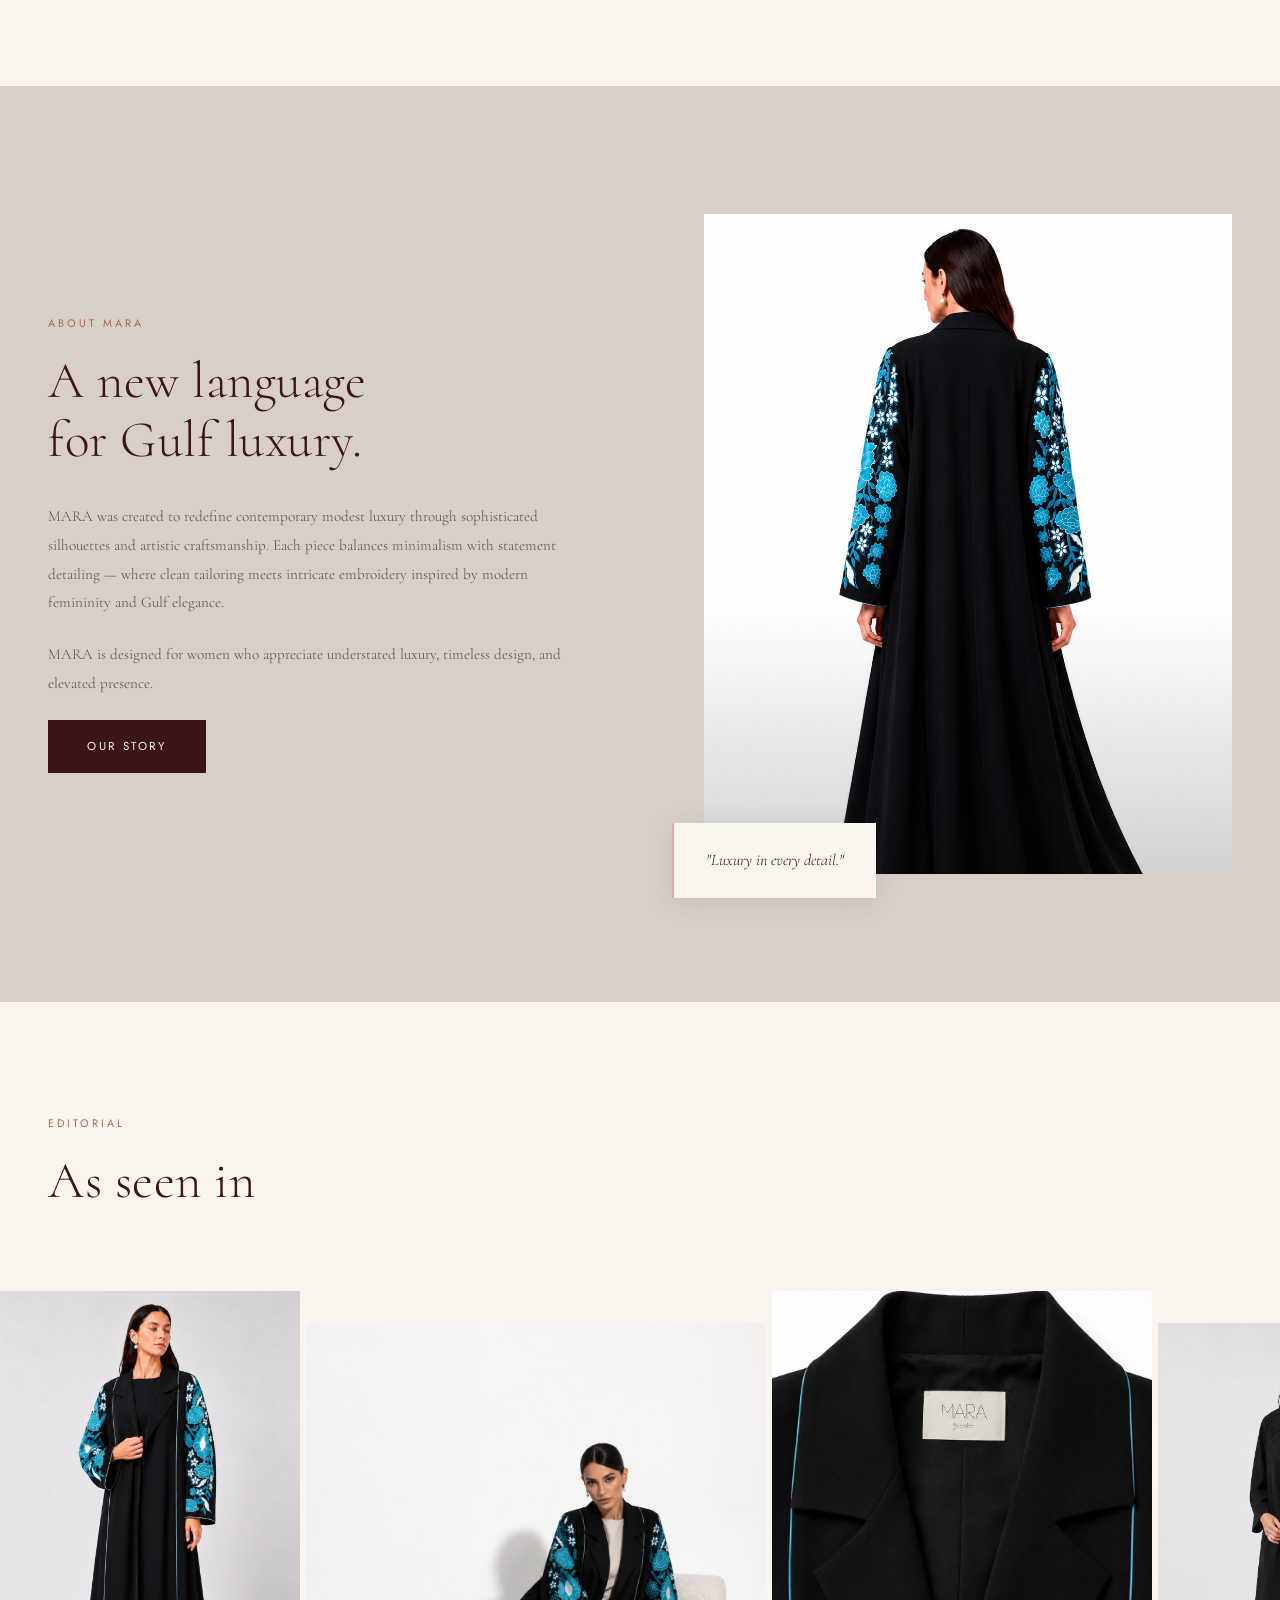
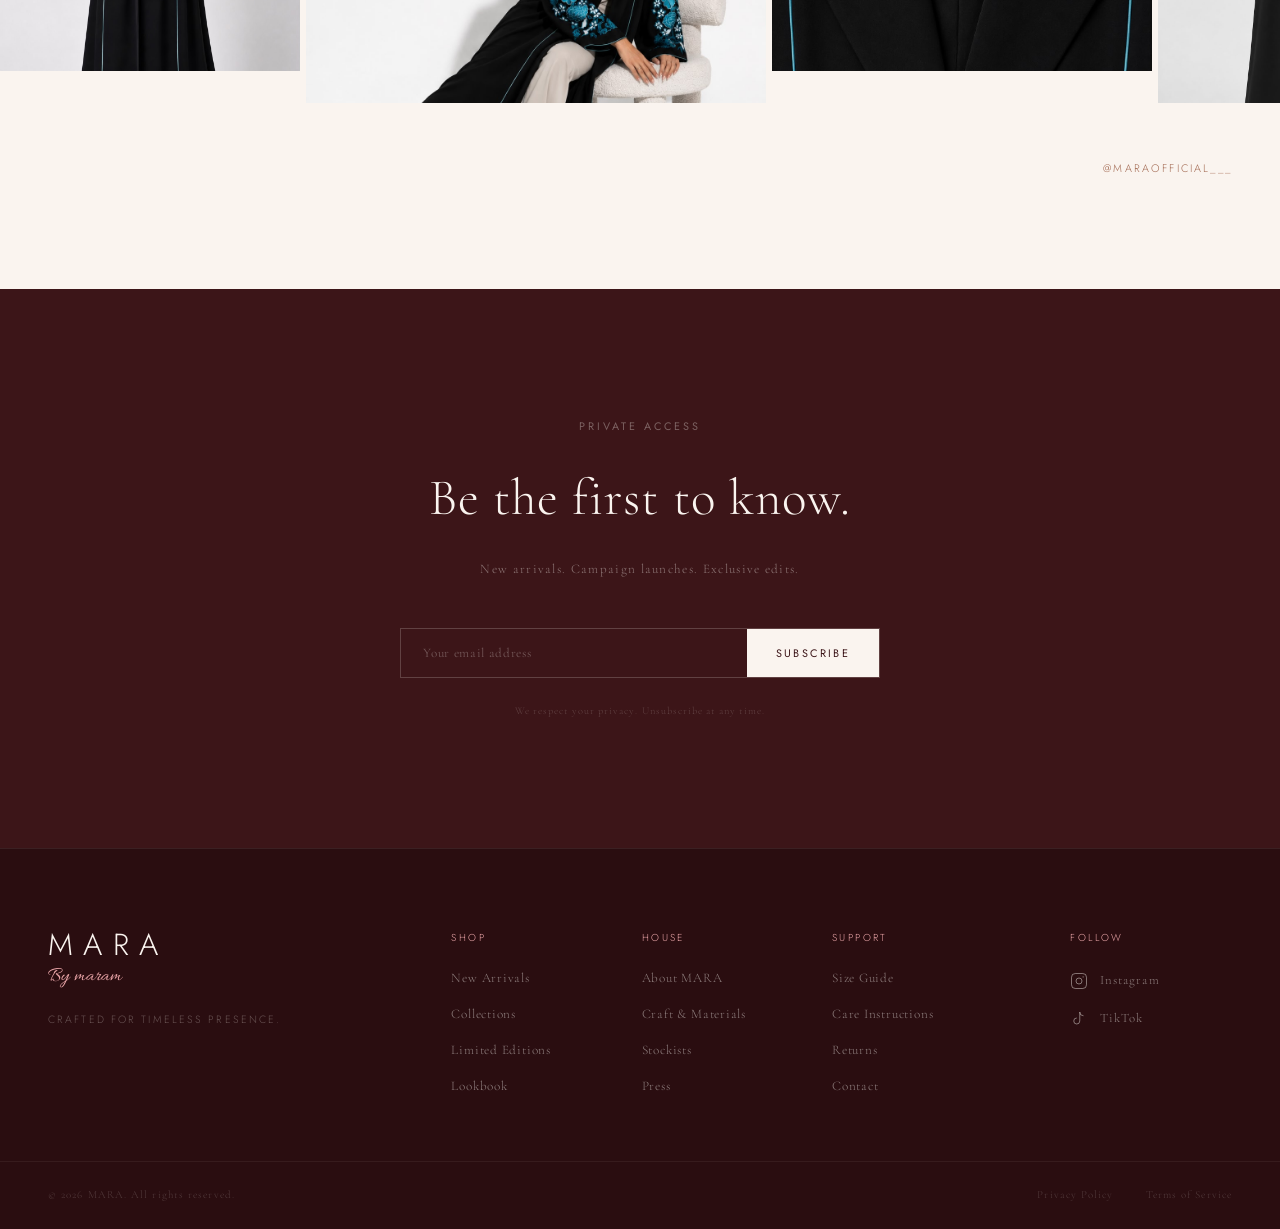
==== commit dccbf913: "Turn editorial grid into seamless gliding marquee Eight staggered frames (incl. new Autumn & Rosalie" ====
--- a/index.html
+++ b/index.html
@@ -282,13 +282,25 @@
         <span class="section-label">Editorial</span>
         <h2 class="section-title">As seen in</h2>
       </div>
-      <div class="editorial__grid">
-        <div class="editorial__cell editorial__cell--1 reveal"></div>
-        <div class="editorial__cell editorial__cell--2 reveal" style="--delay: 60ms"></div>
-        <div class="editorial__cell editorial__cell--3 reveal" style="--delay: 120ms"></div>
-        <div class="editorial__cell editorial__cell--4 reveal" style="--delay: 180ms"></div>
-        <div class="editorial__cell editorial__cell--5 reveal" style="--delay: 240ms"></div>
-        <div class="editorial__cell editorial__cell--6 reveal" style="--delay: 300ms"></div>
+      <div class="editorial__marquee reveal" aria-label="MARA editorial gallery">
+        <div class="editorial__track">
+          <div class="editorial__cell editorial__cell--1"></div>
+          <div class="editorial__cell editorial__cell--2"></div>
+          <div class="editorial__cell editorial__cell--3"></div>
+          <div class="editorial__cell editorial__cell--4"></div>
+          <div class="editorial__cell editorial__cell--5"></div>
+          <div class="editorial__cell editorial__cell--6"></div>
+          <div class="editorial__cell editorial__cell--7"></div>
+          <div class="editorial__cell editorial__cell--8"></div>
+          <div class="editorial__cell editorial__cell--1" aria-hidden="true"></div>
+          <div class="editorial__cell editorial__cell--2" aria-hidden="true"></div>
+          <div class="editorial__cell editorial__cell--3" aria-hidden="true"></div>
+          <div class="editorial__cell editorial__cell--4" aria-hidden="true"></div>
+          <div class="editorial__cell editorial__cell--5" aria-hidden="true"></div>
+          <div class="editorial__cell editorial__cell--6" aria-hidden="true"></div>
+          <div class="editorial__cell editorial__cell--7" aria-hidden="true"></div>
+          <div class="editorial__cell editorial__cell--8" aria-hidden="true"></div>
+        </div>
       </div>
       <p class="editorial__note reveal">@Maraofficial___</p>
     </section>
--- a/styles.css
+++ b/styles.css
@@ -945,17 +945,33 @@
   margin: 0 auto 3.5rem;
 }
 
-.editorial__grid {
-  max-width: 1300px;
-  margin: 0 auto;
-  display: grid;
-  grid-template-columns: repeat(6, 1fr);
-  gap: 6px;
+/* Gliding film-strip marquee — the track holds two identical sets of cells
+   and slides -50%, so the loop is seamless. Pauses on hover. */
+.editorial__marquee {
+  overflow: hidden;
+  margin: 0 -3rem;
+  padding: 1.5rem 0;
+}
+
+.editorial__track {
+  display: flex;
+  align-items: flex-start;
+  width: max-content;
+  animation: editorial-glide 55s linear infinite;
+}
+.editorial__marquee:hover .editorial__track { animation-play-state: paused; }
+
+@keyframes editorial-glide {
+  from { transform: translateX(0); }
+  to   { transform: translateX(-50%); }
 }
 
 .editorial__cell {
-  padding-bottom: 100%;
   position: relative;
+  height: 380px;
+  width: 300px;
+  flex-shrink: 0;
+  margin-right: 6px;
   overflow: hidden;
   cursor: pointer;
   background: var(--black);
@@ -963,12 +979,22 @@
 }
 .editorial__cell:hover { transform: scale(1.02); z-index: 1; }
 
+/* Alternating drop gives the strip its editorial rhythm */
+.editorial__cell:nth-child(even) { margin-top: 2rem; }
+
 .editorial__cell--1 { background: url('images/product-1-front.jpeg') center top / cover no-repeat; }
-.editorial__cell--2 { background: url('images/hero-campaign.jpeg') center 20% / cover no-repeat; padding-bottom: 200%; grid-row: span 2; }
-.editorial__cell--3 { background: url('images/detail-label.jpeg') center center / cover no-repeat; }
+.editorial__cell--2 { background: url('images/hero-campaign.jpeg') center 20% / cover no-repeat; width: 460px; }
+.editorial__cell--3 { background: url('images/detail-label.jpeg') center center / cover no-repeat; width: 380px; }
 .editorial__cell--4 { background: url('images/product-2-front.jpeg') center top / cover no-repeat; }
-.editorial__cell--5 { background: url('images/product-1-back.jpeg') center top / cover no-repeat; padding-bottom: 200%; grid-row: span 2; }
+.editorial__cell--5 { background: url('images/product-1-back.jpeg') center top / cover no-repeat; width: 460px; }
 .editorial__cell--6 { background: url('images/product-3-front.jpeg') center top / cover no-repeat; }
+.editorial__cell--7 { background: url('images/abaya-autumn-detail.jpg') center 15% / cover no-repeat; width: 380px; }
+.editorial__cell--8 { background: url('images/rosalie-detail.jpg') center 60% / cover no-repeat; width: 380px; }
+
+@media (prefers-reduced-motion: reduce) {
+  .editorial__track { animation: none; }
+  .editorial__marquee { overflow-x: auto; }
+}
 
 /* Turquoise accent on hover */
 .editorial__cell::after {
@@ -1595,9 +1621,10 @@
     gap: 2.5rem;
   }
 
-  .editorial__grid { grid-template-columns: repeat(3, 1fr); }
-  .editorial__cell--2 { padding-bottom: 100%; grid-row: span 1; }
-  .editorial__cell--5 { padding-bottom: 100%; grid-row: span 1; }
+  .editorial__marquee { margin: 0 -1.5rem; }
+  .editorial__cell { height: 300px; width: 240px; }
+  .editorial__cell--2, .editorial__cell--5 { width: 360px; }
+  .editorial__cell--3, .editorial__cell--7, .editorial__cell--8 { width: 300px; }
 
   .footer__top {
     grid-template-columns: 1fr;
@@ -1616,9 +1643,10 @@
 
   .pillars__inner { grid-template-columns: 1fr; gap: 2rem; }
 
-  .editorial__grid { grid-template-columns: repeat(2, 1fr); }
-  .editorial__cell--2 { grid-row: span 1; }
-  .editorial__cell--5 { grid-row: span 1; }
+  .editorial__cell { height: 240px; width: 190px; }
+  .editorial__cell--2, .editorial__cell--5 { width: 290px; }
+  .editorial__cell--3, .editorial__cell--7, .editorial__cell--8 { width: 240px; }
+  .editorial__cell:nth-child(even) { margin-top: 1.25rem; }
 
   .footer__nav { grid-template-columns: 1fr 1fr; }
 
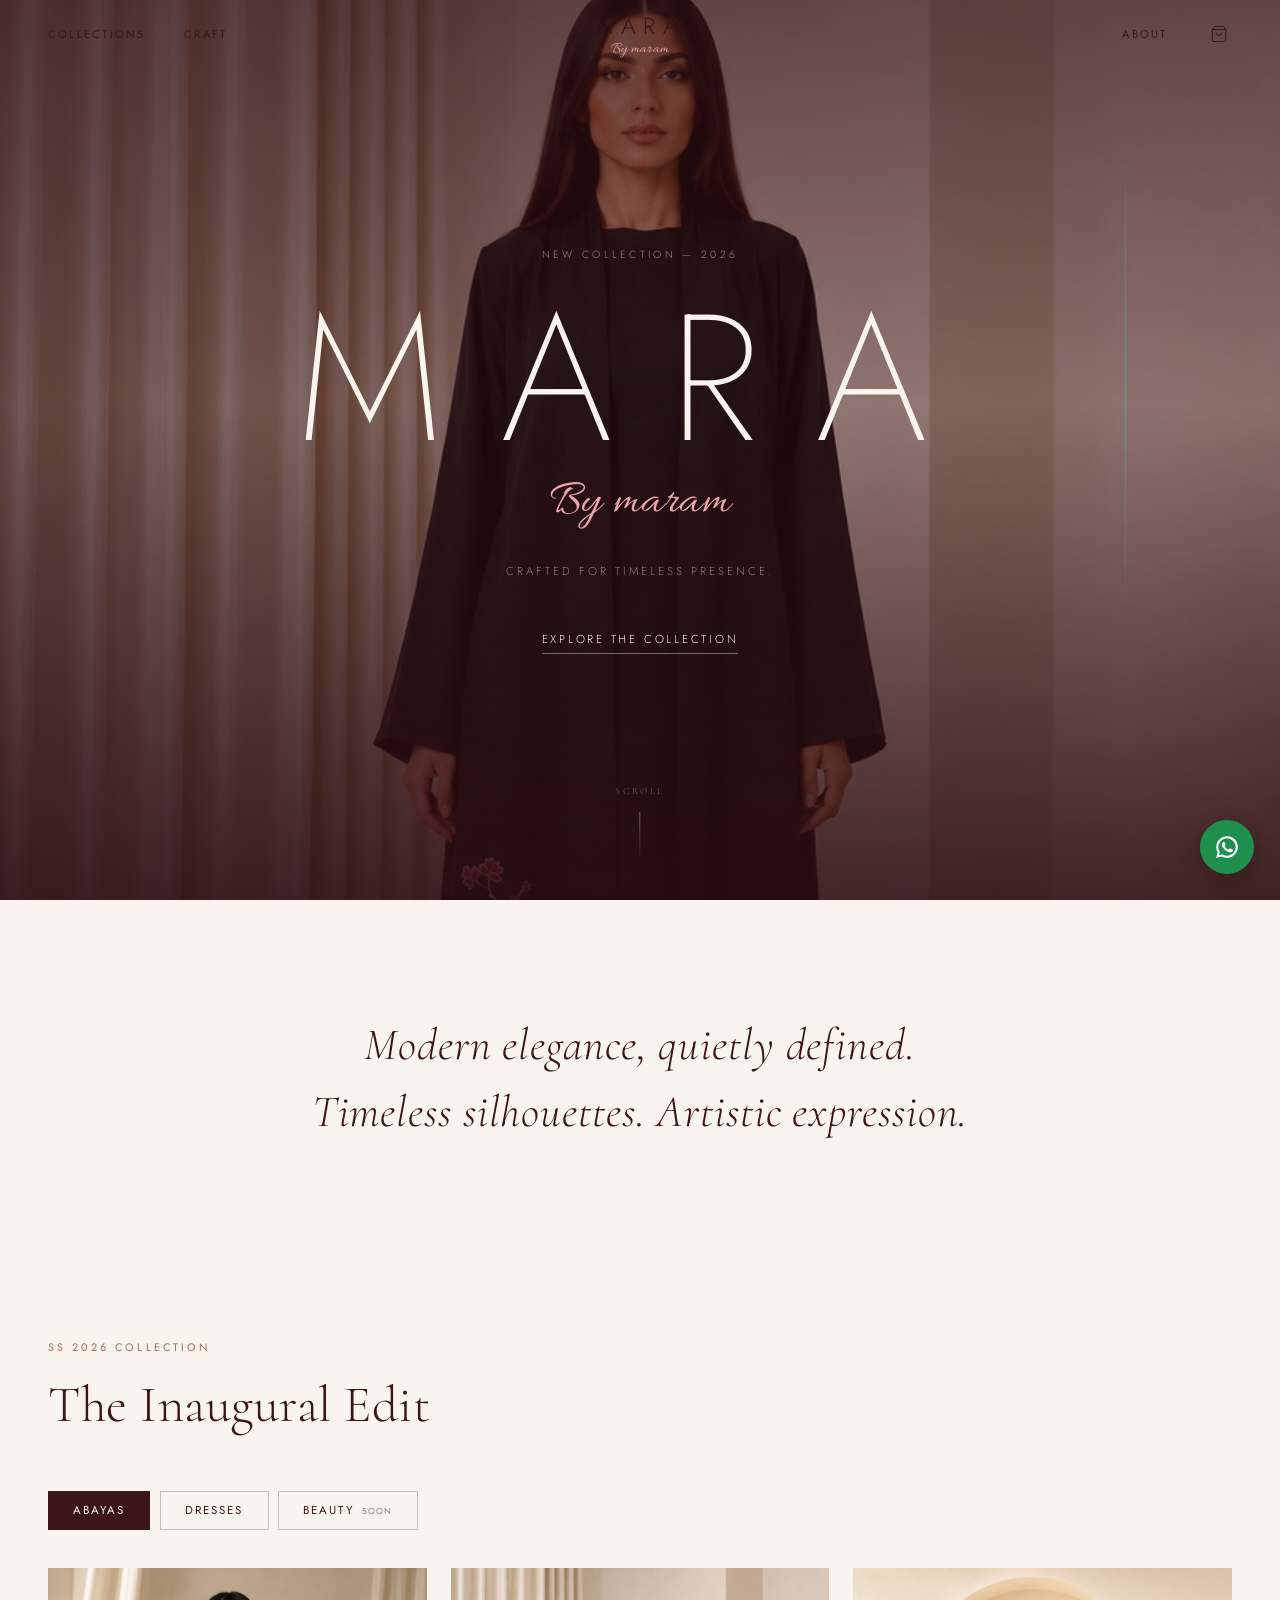
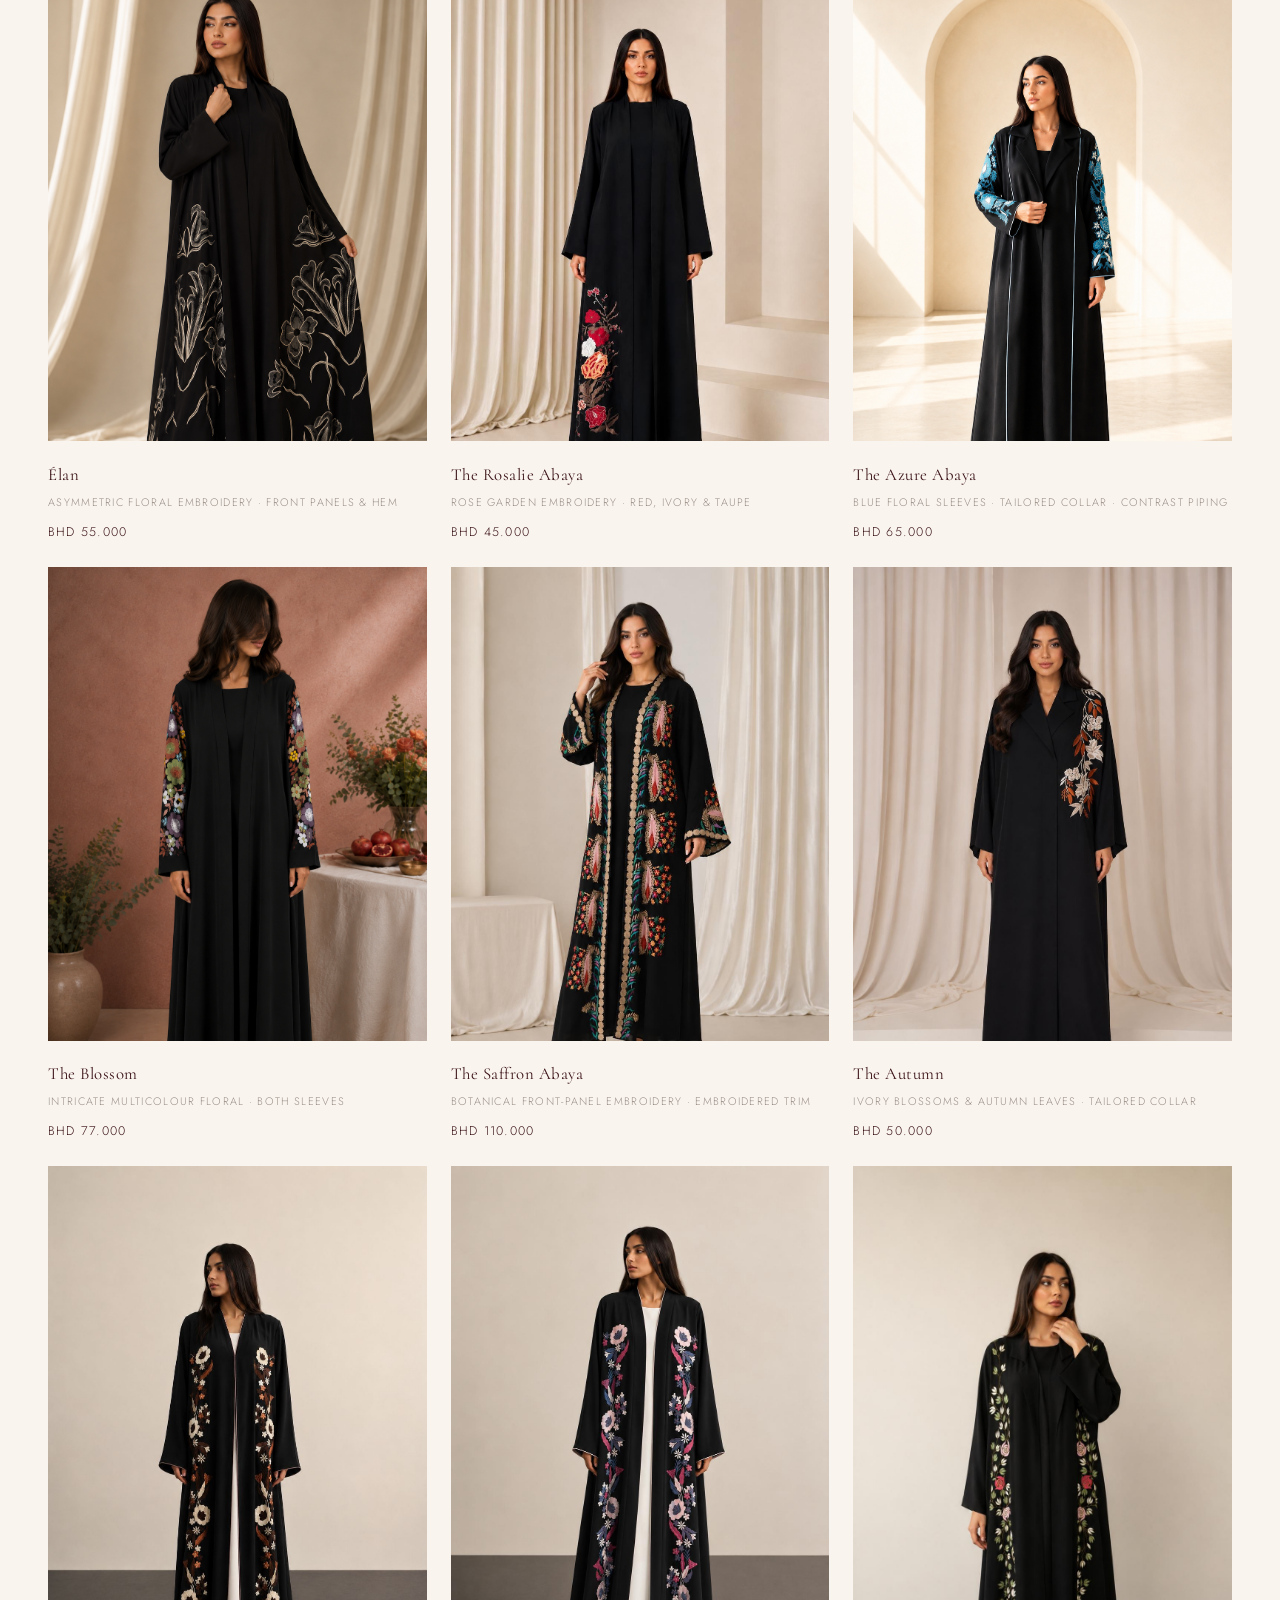
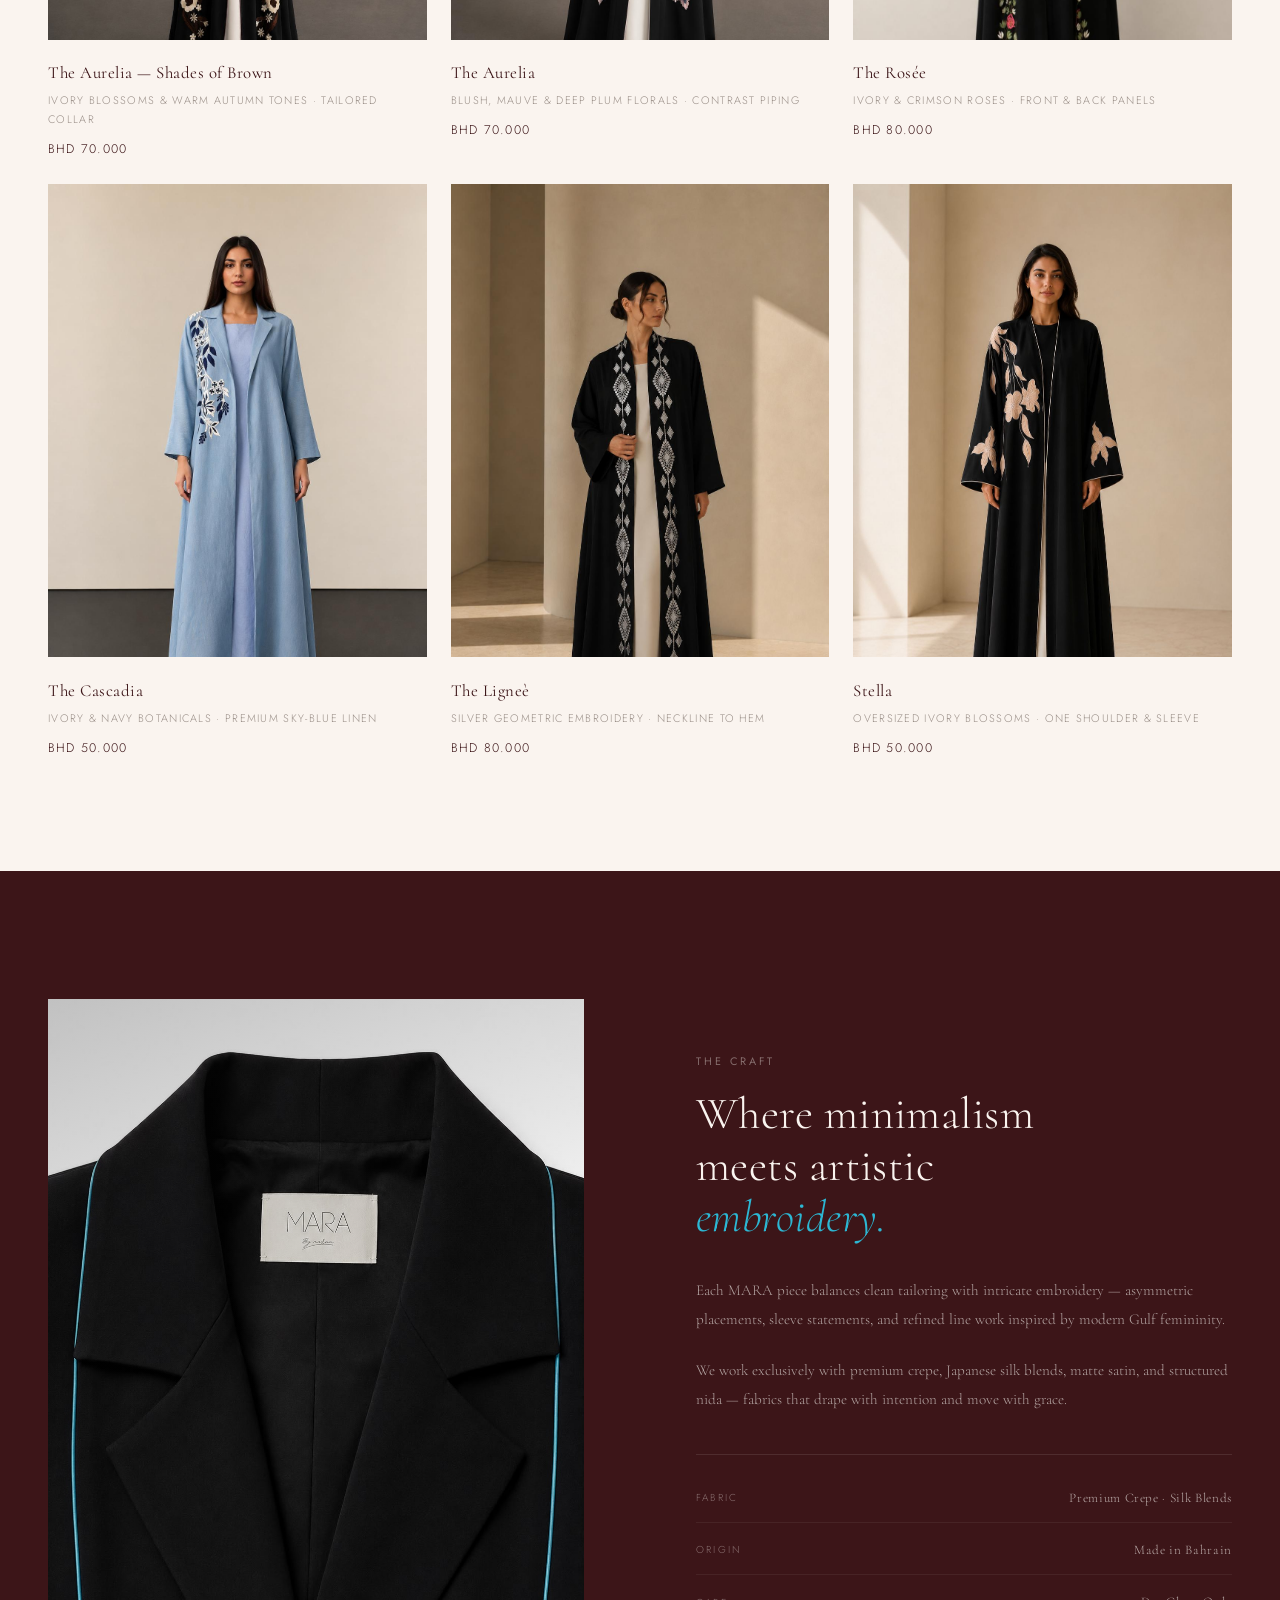
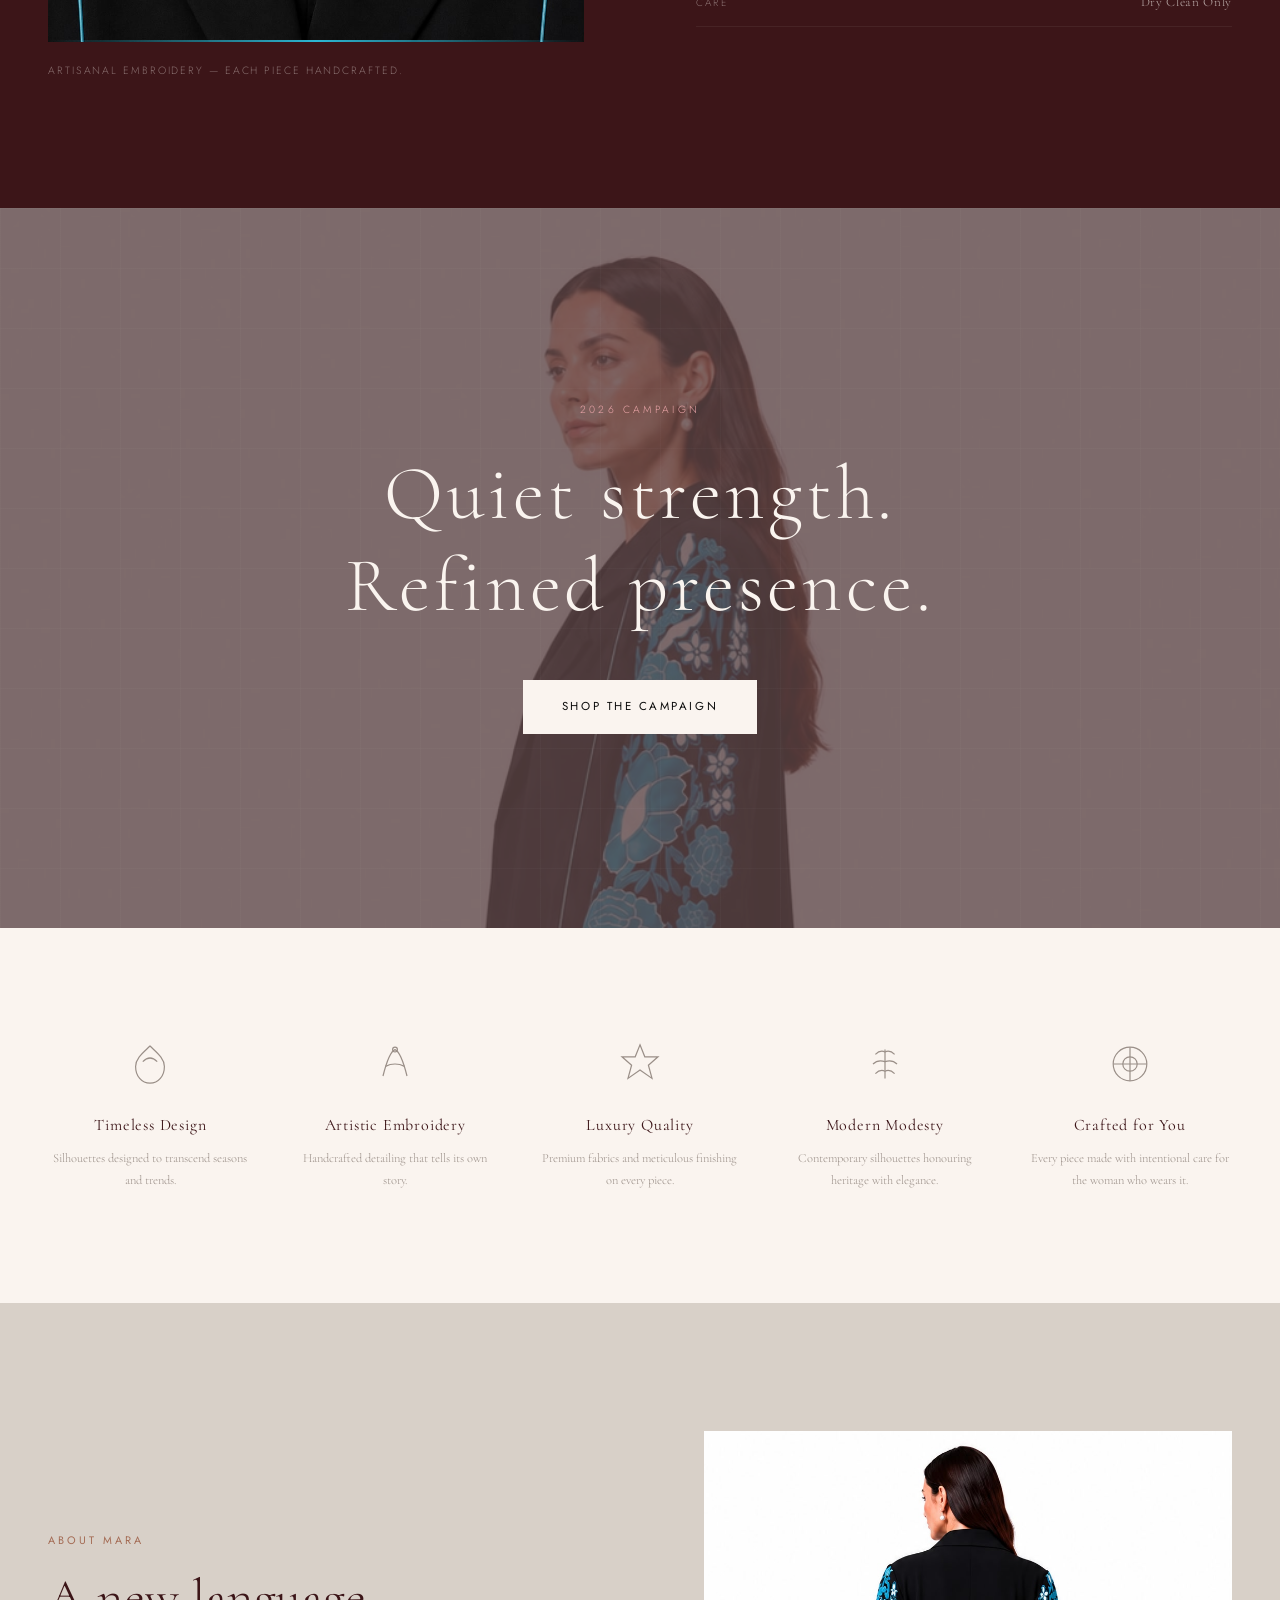
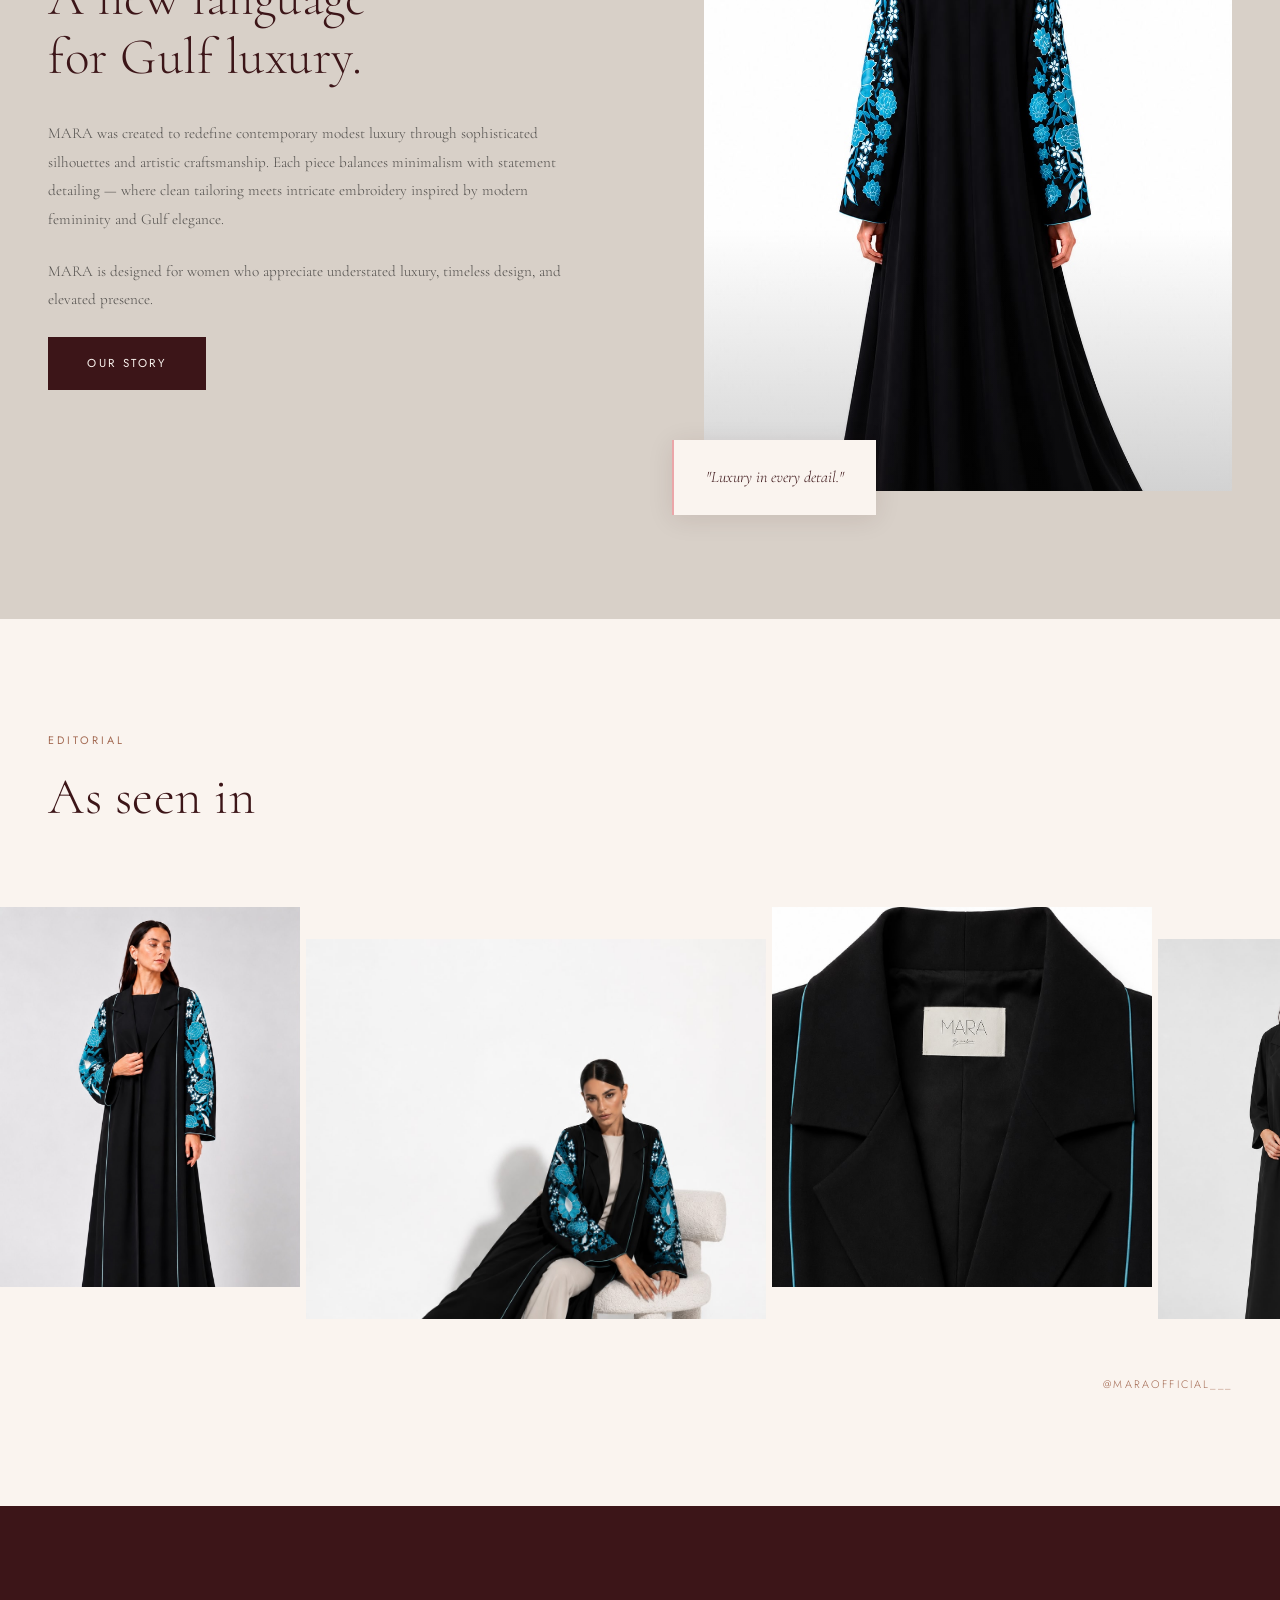
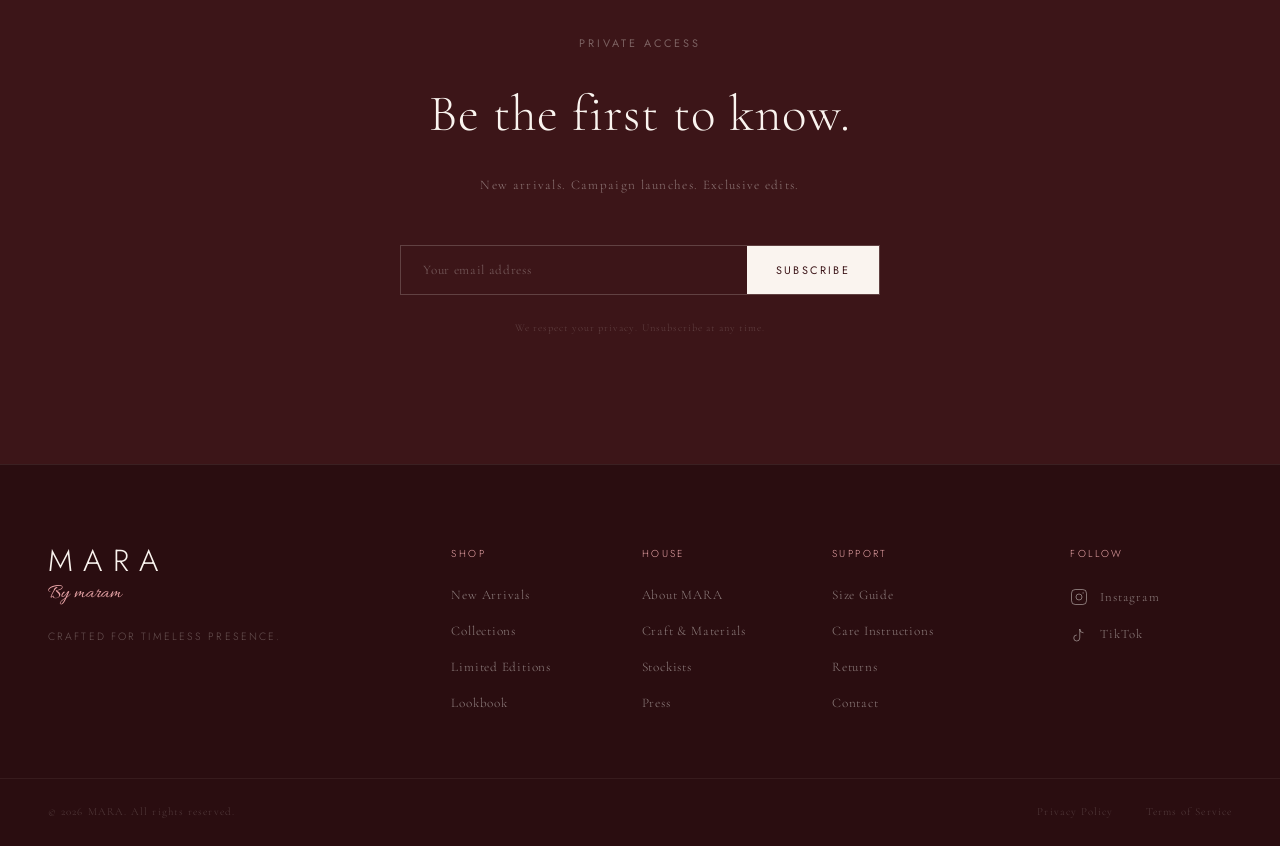
==== commit 057a65b1: "Add six new abayas, rotating hero slideshow & real WhatsApp number - New abayas: The Aurelia — Shade" ====
--- a/index.html
+++ b/index.html
@@ -83,6 +83,8 @@
     <!-- ─── HERO ───────────────────────────────────────────────────────── -->
     <section class="hero" id="hero">
       <div class="hero__backdrop">
+        <!-- Rotating collection slideshow — populated from products.js by script.js -->
+        <div class="hero__slides" id="heroSlides"></div>
         <div class="hero__gradient"></div>
       </div>
       <div class="hero__content">
--- a/styles.css
+++ b/styles.css
@@ -308,20 +308,52 @@
   overflow: hidden;
 }
 
+/* Rotating collection slideshow — each abaya cross-fades in as the backdrop */
+.hero__slides {
+  position: absolute;
+  inset: 0;
+}
+
+.hero__slide {
+  position: absolute;
+  inset: 0;
+  background-size: cover;
+  background-position: center 22%;
+  opacity: 0;
+  transform: scale(1.06);
+  transition: opacity 1.6s ease-in-out, transform 6s ease-out;
+  will-change: opacity, transform;
+}
+
+.hero__slide.is-active {
+  opacity: 0.58;
+  transform: scale(1);
+}
+
+/* No-JS fallback backdrop (matches the first slide); fades out once the slideshow takes over */
 .hero__backdrop::before {
   content: '';
   position: absolute;
   inset: 0;
-  background-image: url('images/hero-campaign.jpeg');
+  background-image: url('images/abaya-print-front.png');
   background-size: cover;
-  background-position: center 20%;
+  background-position: center 22%;
   opacity: 0.55;
-  transform: scale(1.04);
-  transition: transform 12s ease-out;
-}
-
-.hero:hover .hero__backdrop::before {
-  transform: scale(1);
+  transition: opacity 1.2s ease;
+}
+
+.hero__backdrop.has-slides::before {
+  opacity: 0;
+}
+
+@media (prefers-reduced-motion: reduce) {
+  .hero__slide {
+    transition: opacity 0.4s ease;
+    transform: none;
+  }
+  .hero__slide.is-active {
+    transform: none;
+  }
 }
 
 .hero__gradient {
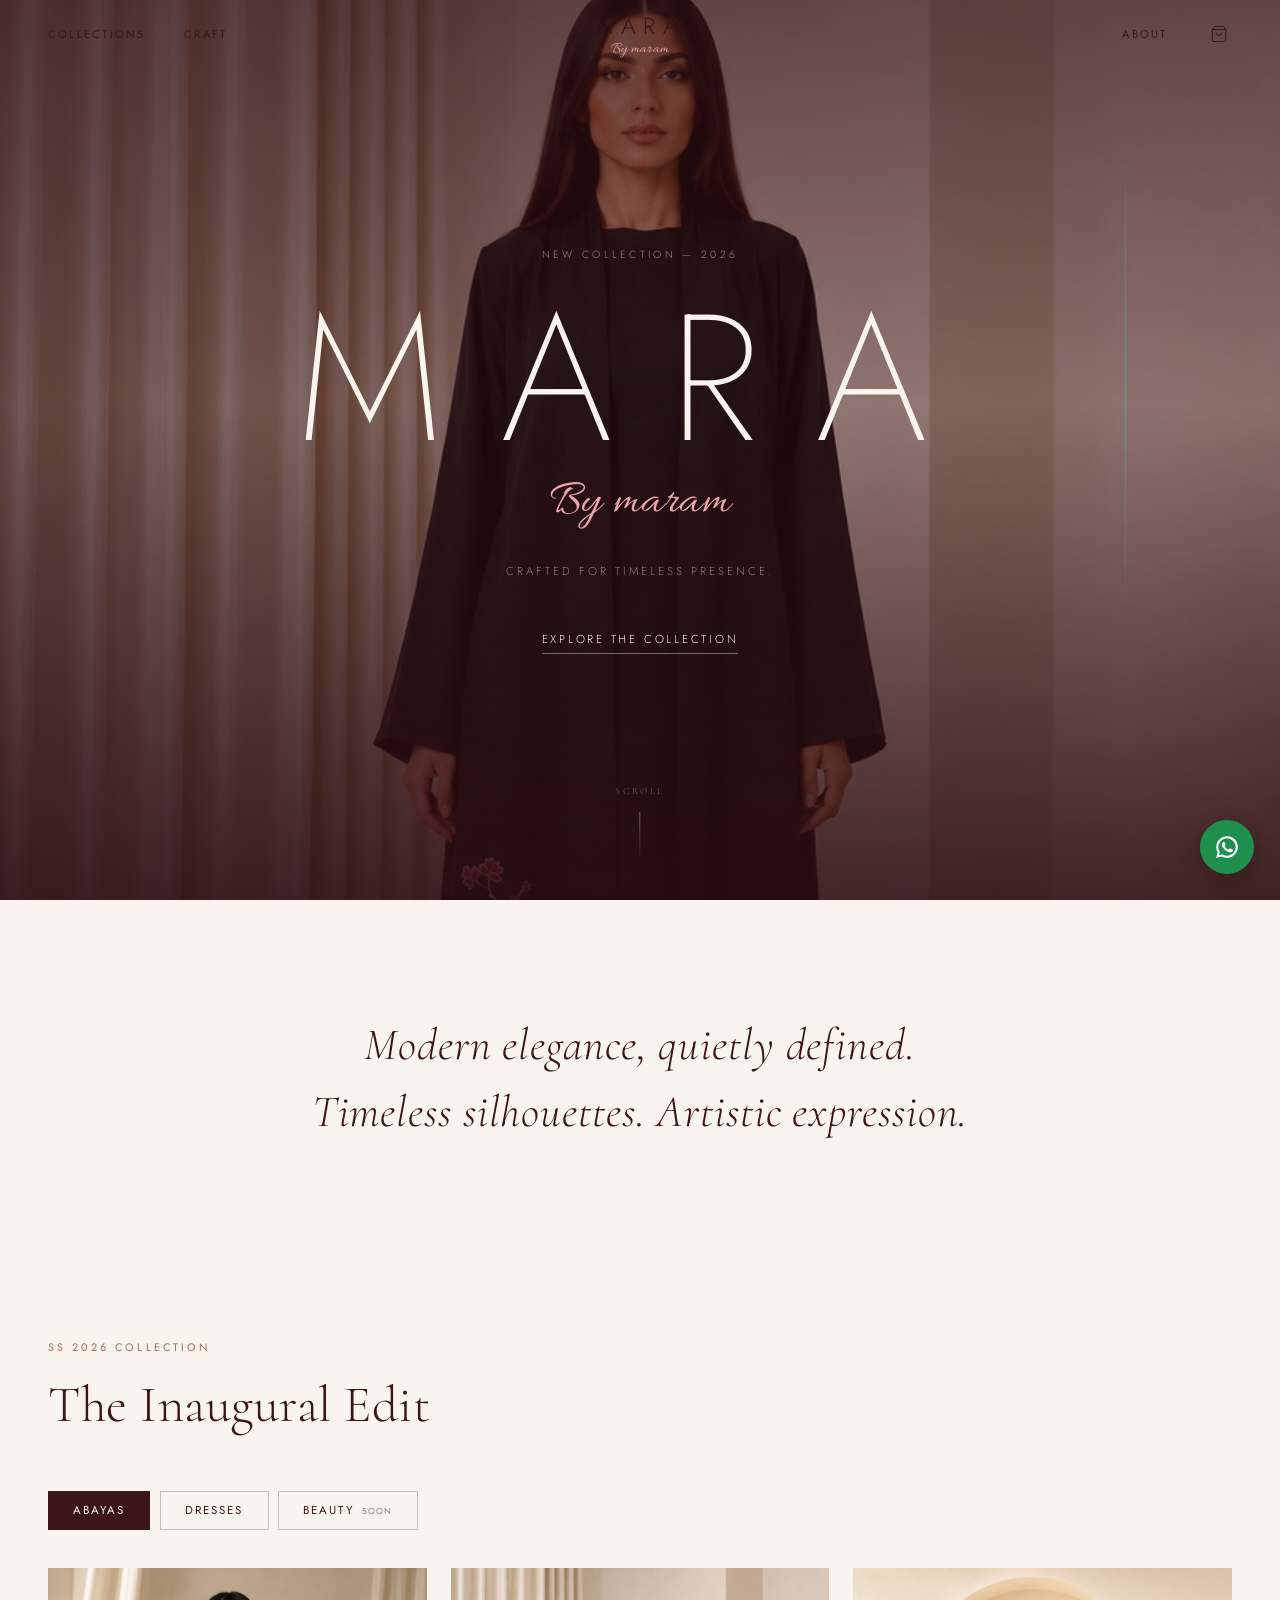
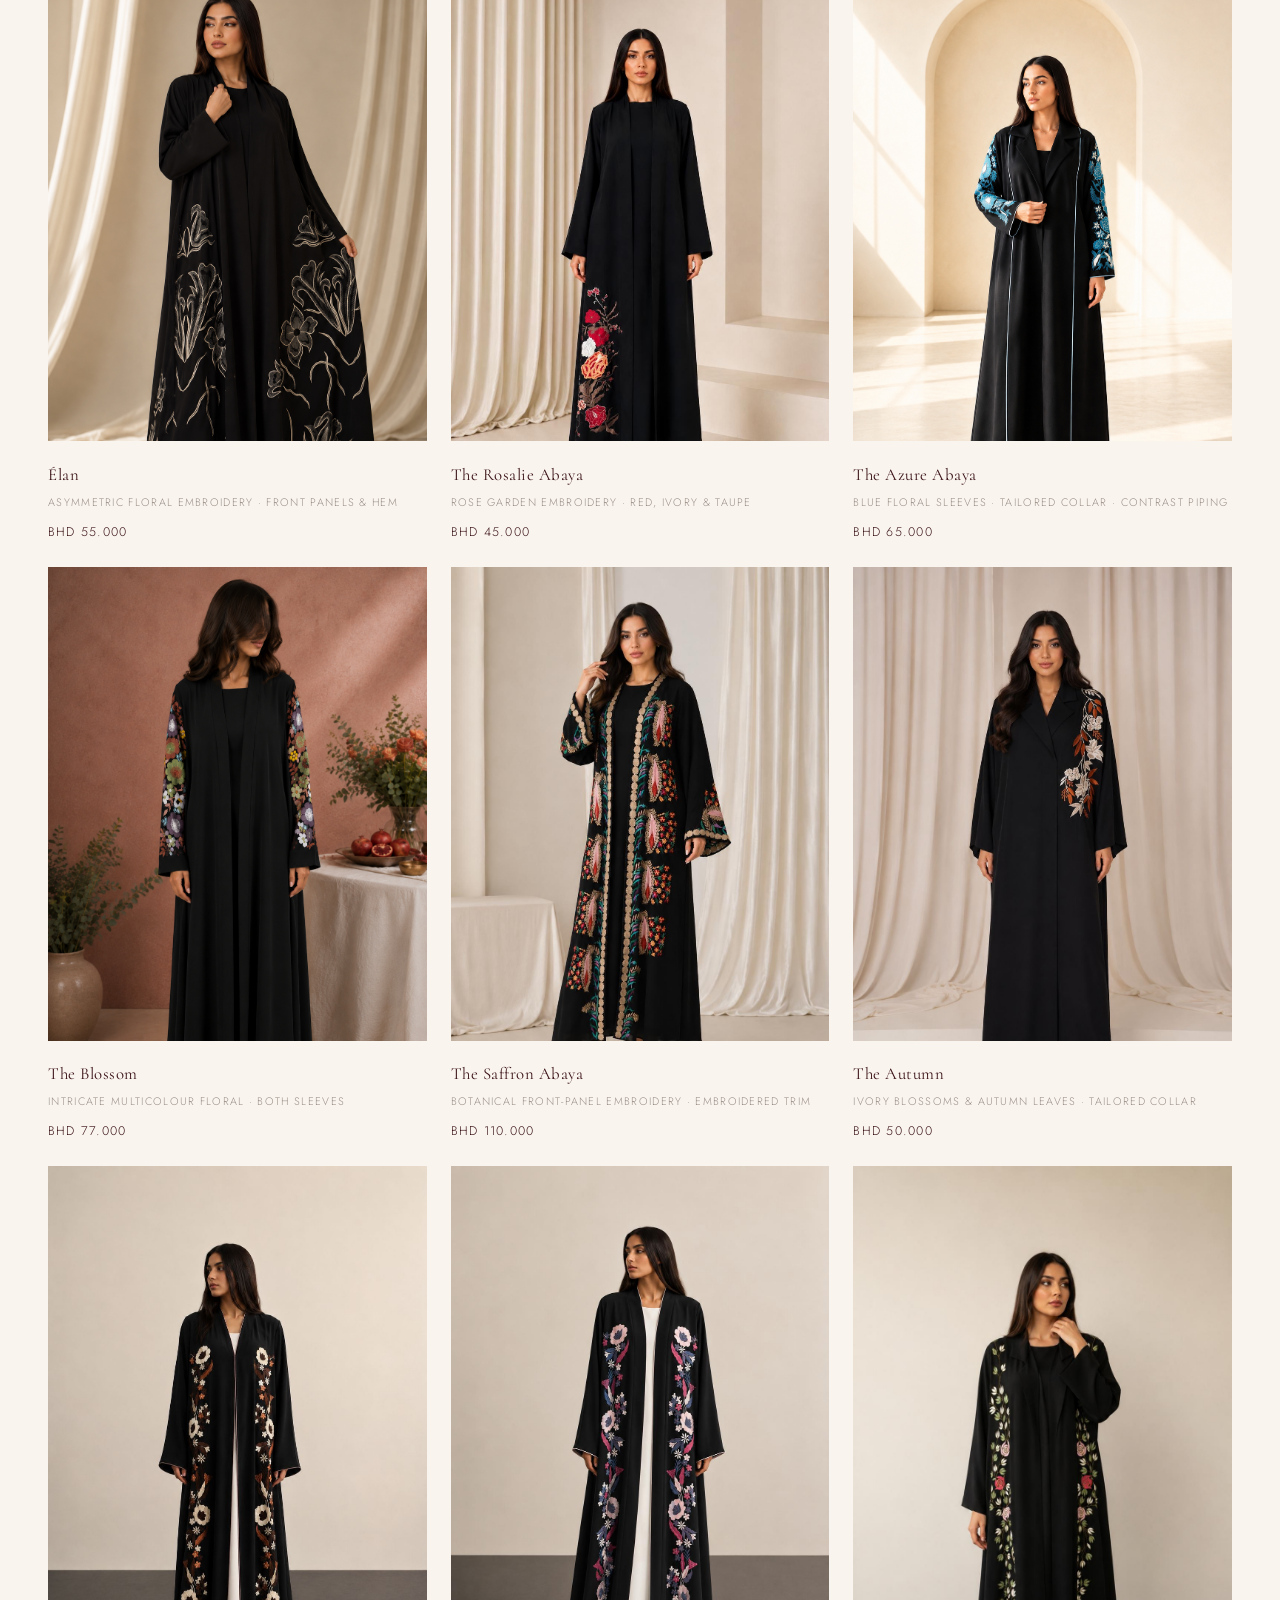
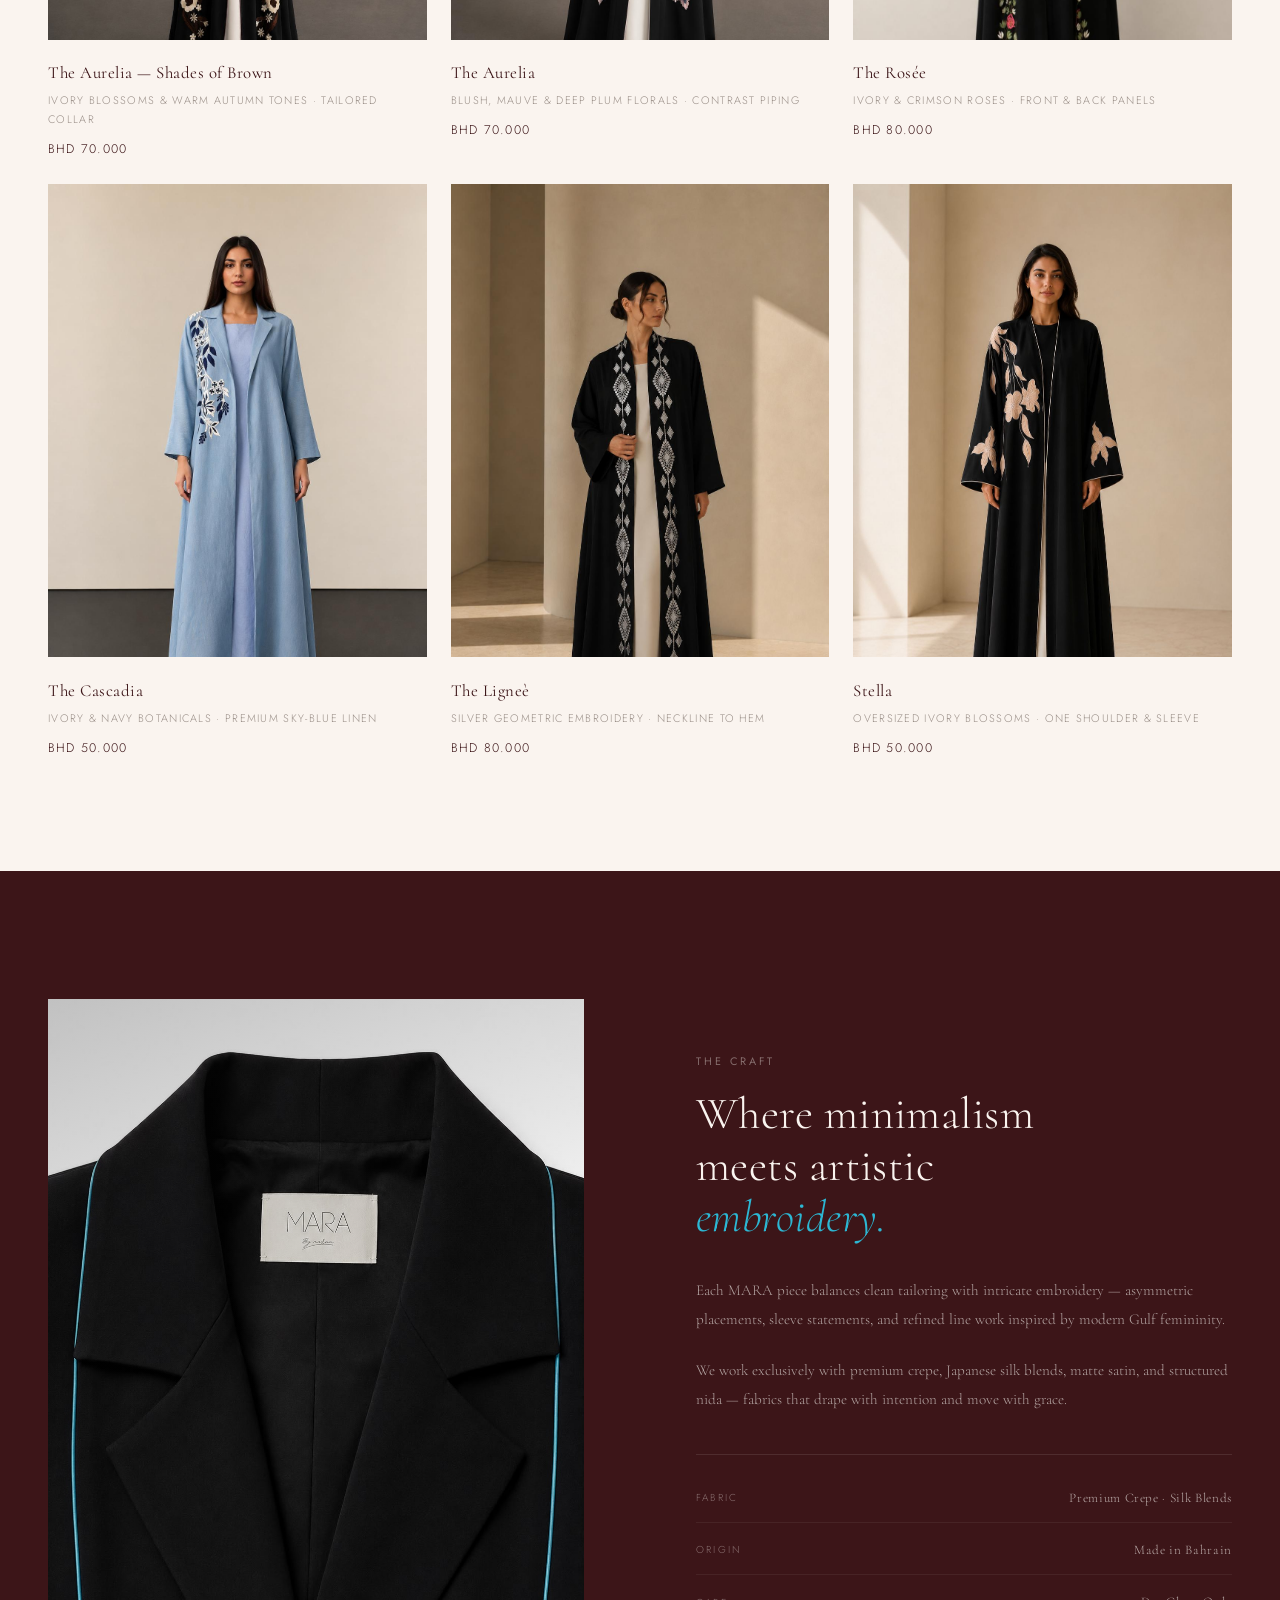
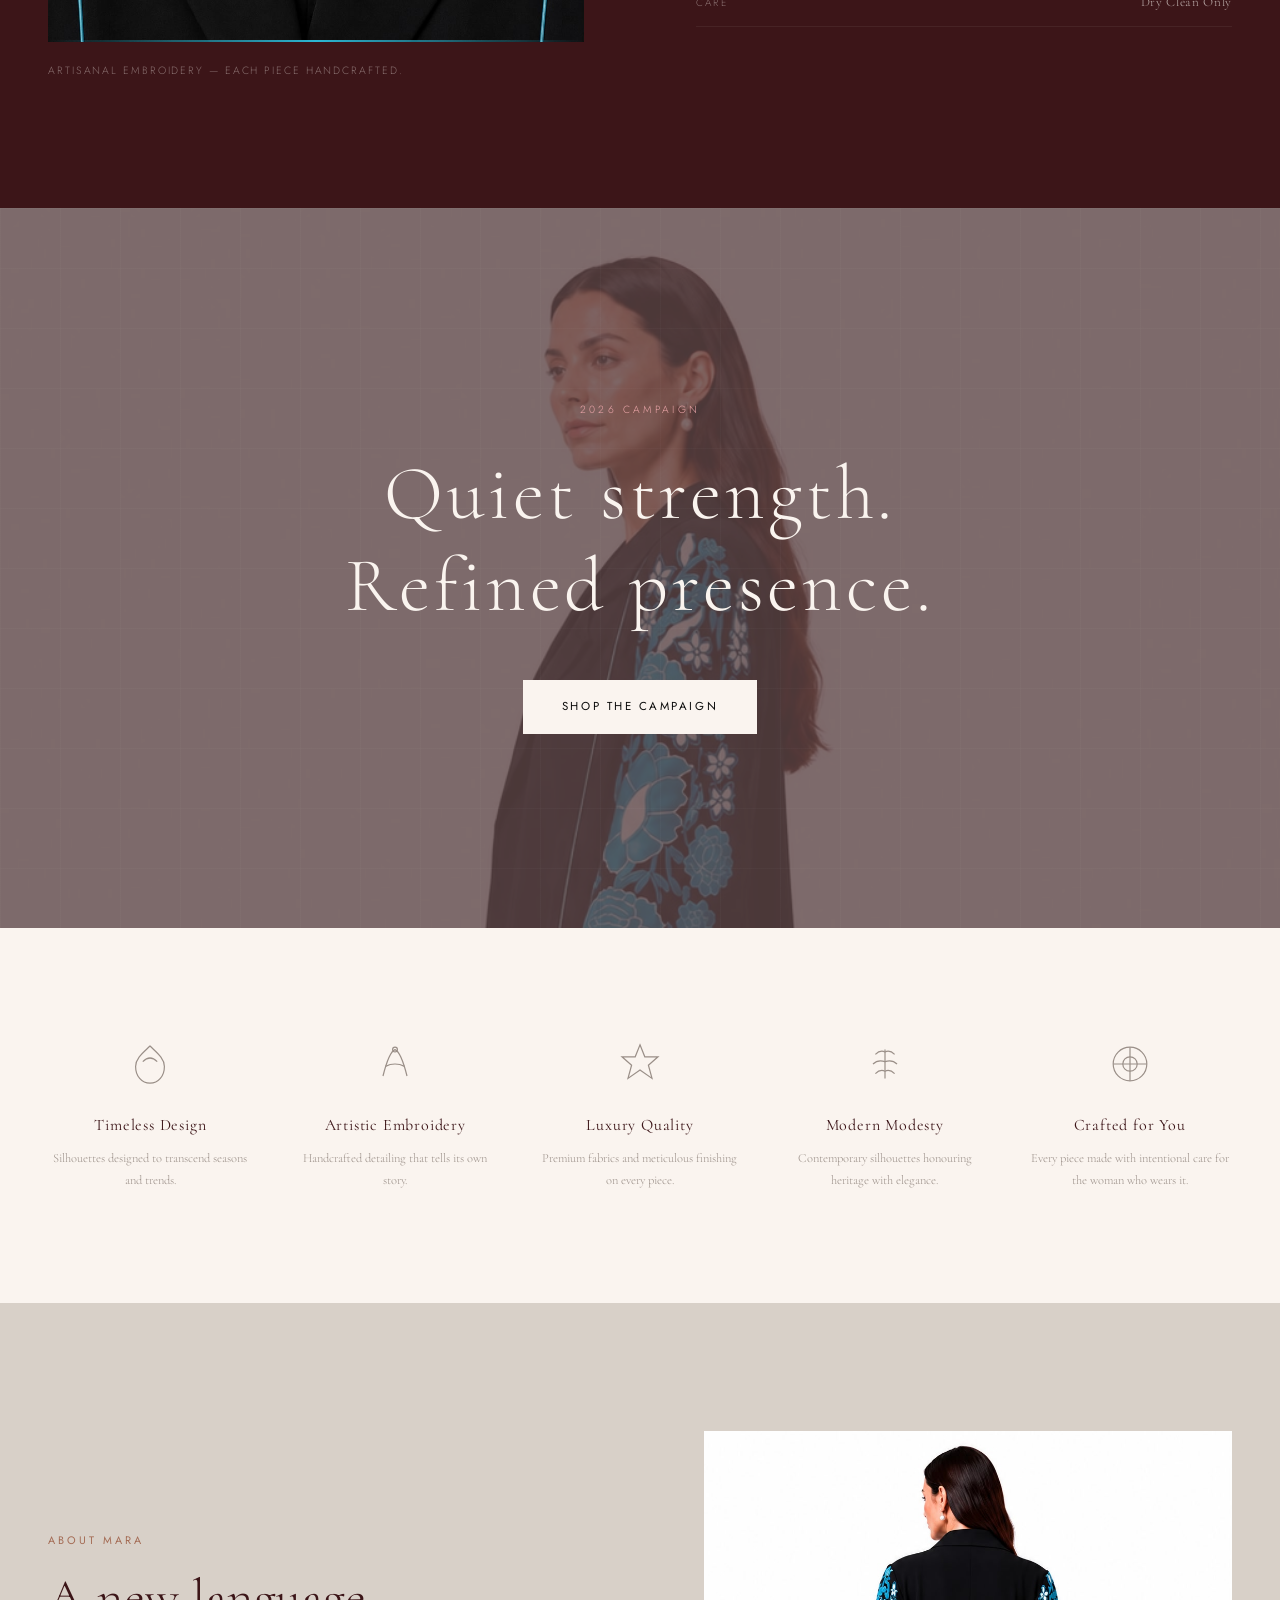
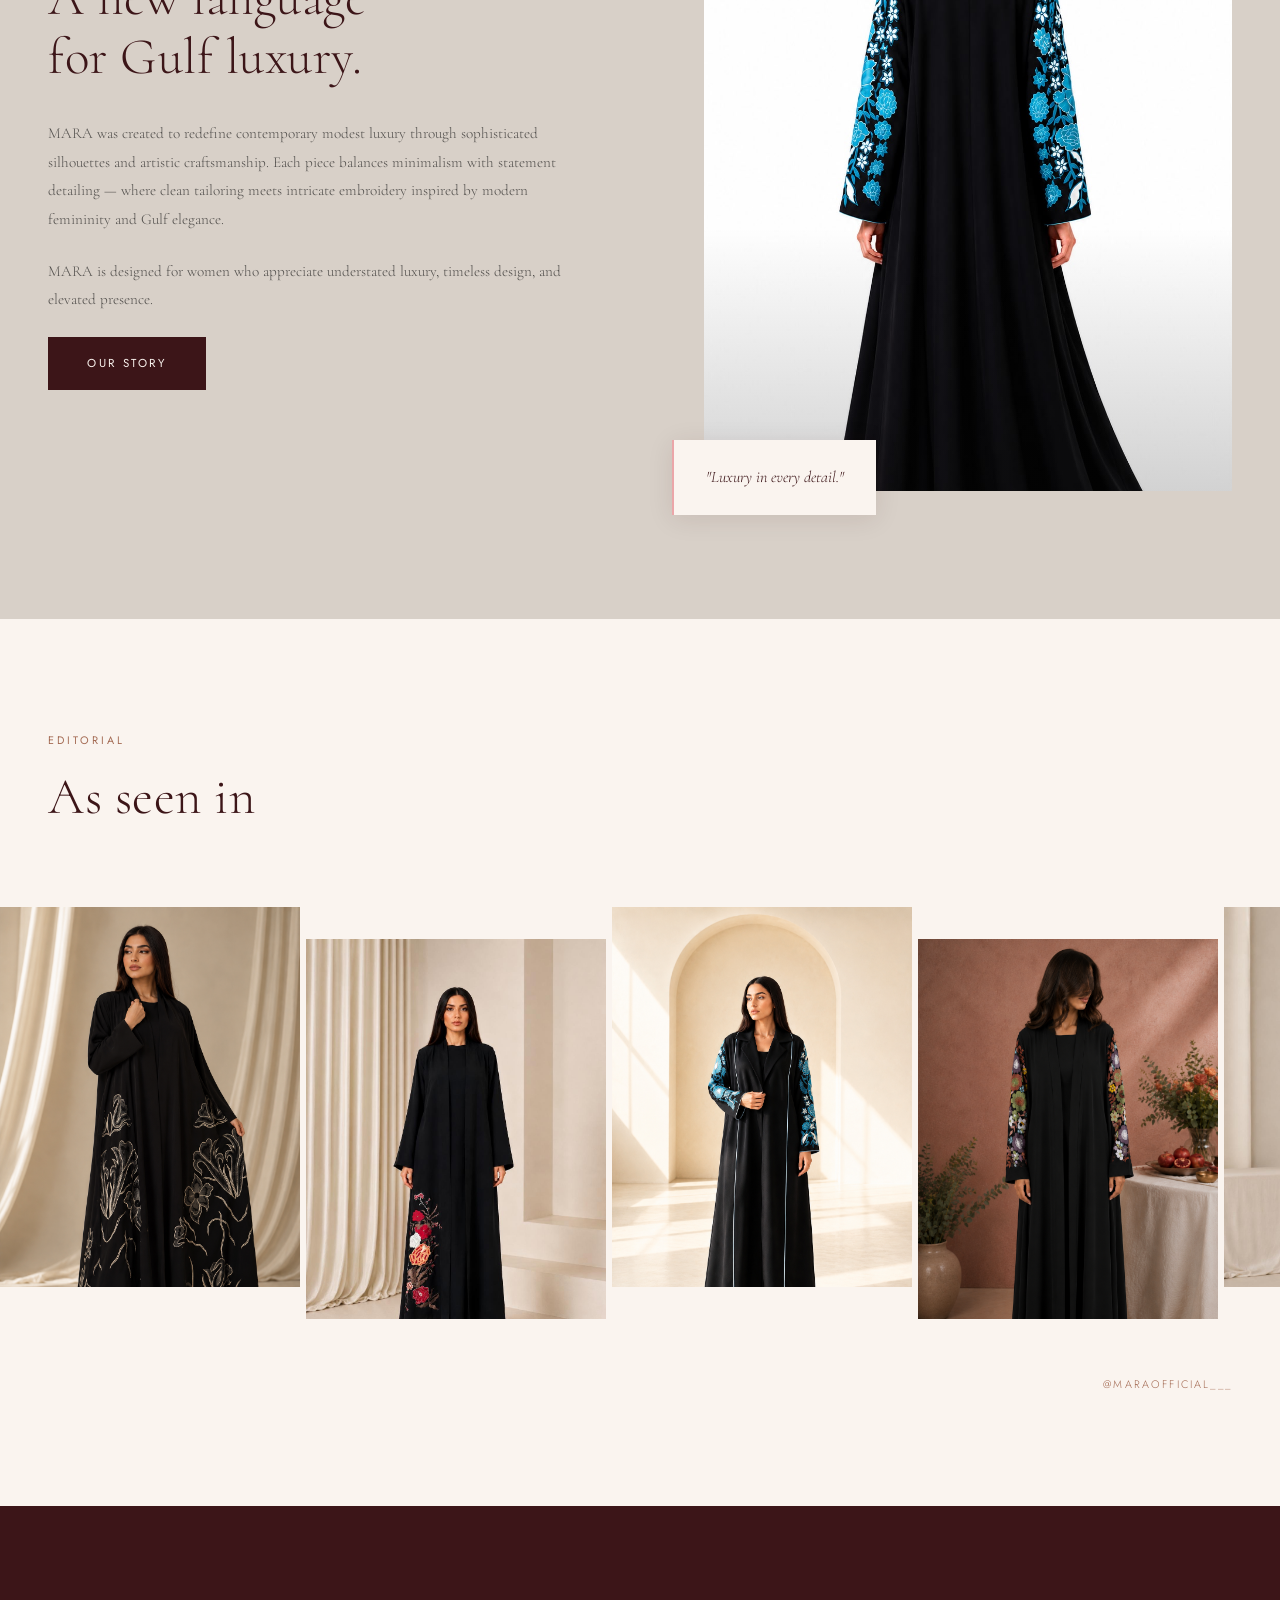
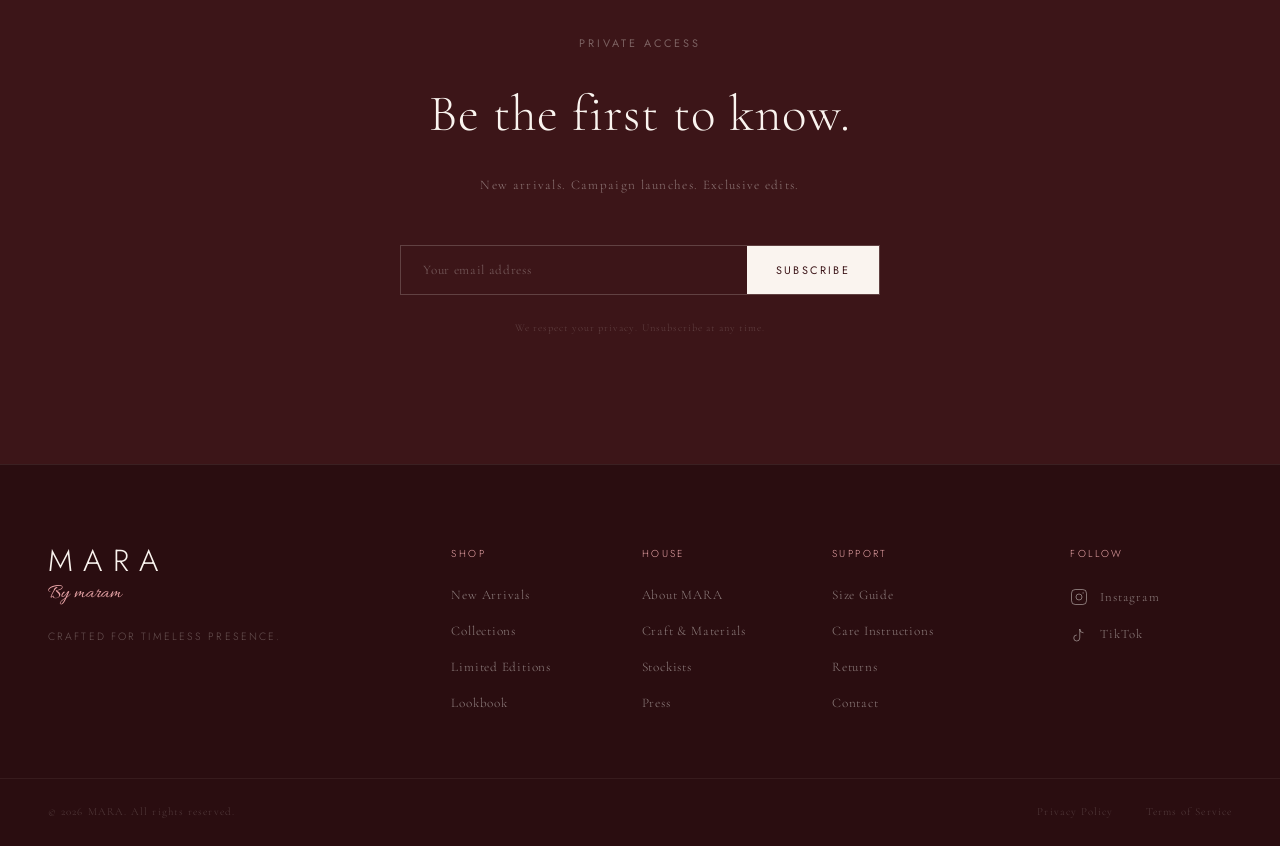
==== commit 782403c8: "Drive the Editorial marquee from the full product catalogue - Every product now appears in the glidi" ====
--- a/index.html
+++ b/index.html
@@ -284,25 +284,10 @@
         <span class="section-label">Editorial</span>
         <h2 class="section-title">As seen in</h2>
       </div>
+      <!-- Cells are rendered from products.js by script.js (every product, then
+           duplicated for the seamless loop) -->
       <div class="editorial__marquee reveal" aria-label="MARA editorial gallery">
-        <div class="editorial__track">
-          <div class="editorial__cell editorial__cell--1"></div>
-          <div class="editorial__cell editorial__cell--2"></div>
-          <div class="editorial__cell editorial__cell--3"></div>
-          <div class="editorial__cell editorial__cell--4"></div>
-          <div class="editorial__cell editorial__cell--5"></div>
-          <div class="editorial__cell editorial__cell--6"></div>
-          <div class="editorial__cell editorial__cell--7"></div>
-          <div class="editorial__cell editorial__cell--8"></div>
-          <div class="editorial__cell editorial__cell--1" aria-hidden="true"></div>
-          <div class="editorial__cell editorial__cell--2" aria-hidden="true"></div>
-          <div class="editorial__cell editorial__cell--3" aria-hidden="true"></div>
-          <div class="editorial__cell editorial__cell--4" aria-hidden="true"></div>
-          <div class="editorial__cell editorial__cell--5" aria-hidden="true"></div>
-          <div class="editorial__cell editorial__cell--6" aria-hidden="true"></div>
-          <div class="editorial__cell editorial__cell--7" aria-hidden="true"></div>
-          <div class="editorial__cell editorial__cell--8" aria-hidden="true"></div>
-        </div>
+        <div class="editorial__track" id="editorialTrack"></div>
       </div>
       <p class="editorial__note reveal">@Maraofficial___</p>
     </section>
--- a/styles.css
+++ b/styles.css
@@ -1006,22 +1006,36 @@
   margin-right: 6px;
   overflow: hidden;
   cursor: pointer;
-  background: var(--black);
+  background-color: var(--black);
+  background-size: cover;
+  background-position: center top;
+  background-repeat: no-repeat;
   transition: transform 0.4s var(--ease-out);
 }
 .editorial__cell:hover { transform: scale(1.02); z-index: 1; }
 
 /* Alternating drop gives the strip its editorial rhythm */
-.editorial__cell:nth-child(even) { margin-top: 2rem; }
-
-.editorial__cell--1 { background: url('images/product-1-front.jpeg') center top / cover no-repeat; }
-.editorial__cell--2 { background: url('images/hero-campaign.jpeg') center 20% / cover no-repeat; width: 460px; }
-.editorial__cell--3 { background: url('images/detail-label.jpeg') center center / cover no-repeat; width: 380px; }
-.editorial__cell--4 { background: url('images/product-2-front.jpeg') center top / cover no-repeat; }
-.editorial__cell--5 { background: url('images/product-1-back.jpeg') center top / cover no-repeat; width: 460px; }
-.editorial__cell--6 { background: url('images/product-3-front.jpeg') center top / cover no-repeat; }
-.editorial__cell--7 { background: url('images/abaya-autumn-detail.jpg') center 15% / cover no-repeat; width: 380px; }
-.editorial__cell--8 { background: url('images/rosalie-detail.jpg') center 60% / cover no-repeat; width: 380px; }
+.editorial__cell.is-dropped { margin-top: 2rem; }
+
+/* Product name — revealed on hover, keeping the default look pure imagery */
+.editorial__cell-name {
+  position: absolute;
+  left: 0;
+  right: 0;
+  bottom: 0;
+  z-index: 2;
+  padding: 2rem 1rem 1.1rem;
+  font-family: var(--font-ui);
+  font-size: 0.62rem;
+  letter-spacing: 0.18em;
+  text-transform: uppercase;
+  text-align: center;
+  color: var(--porcelain);
+  background: linear-gradient(to top, rgba(20, 8, 10, 0.78), transparent);
+  opacity: 0;
+  transition: opacity 0.35s var(--ease-out);
+}
+.editorial__cell:hover .editorial__cell-name { opacity: 1; }
 
 @media (prefers-reduced-motion: reduce) {
   .editorial__track { animation: none; }
@@ -1655,8 +1669,6 @@
 
   .editorial__marquee { margin: 0 -1.5rem; }
   .editorial__cell { height: 300px; width: 240px; }
-  .editorial__cell--2, .editorial__cell--5 { width: 360px; }
-  .editorial__cell--3, .editorial__cell--7, .editorial__cell--8 { width: 300px; }
 
   .footer__top {
     grid-template-columns: 1fr;
@@ -1676,9 +1688,7 @@
   .pillars__inner { grid-template-columns: 1fr; gap: 2rem; }
 
   .editorial__cell { height: 240px; width: 190px; }
-  .editorial__cell--2, .editorial__cell--5 { width: 290px; }
-  .editorial__cell--3, .editorial__cell--7, .editorial__cell--8 { width: 240px; }
-  .editorial__cell:nth-child(even) { margin-top: 1.25rem; }
+  .editorial__cell.is-dropped { margin-top: 1.25rem; }
 
   .footer__nav { grid-template-columns: 1fr 1fr; }
 
